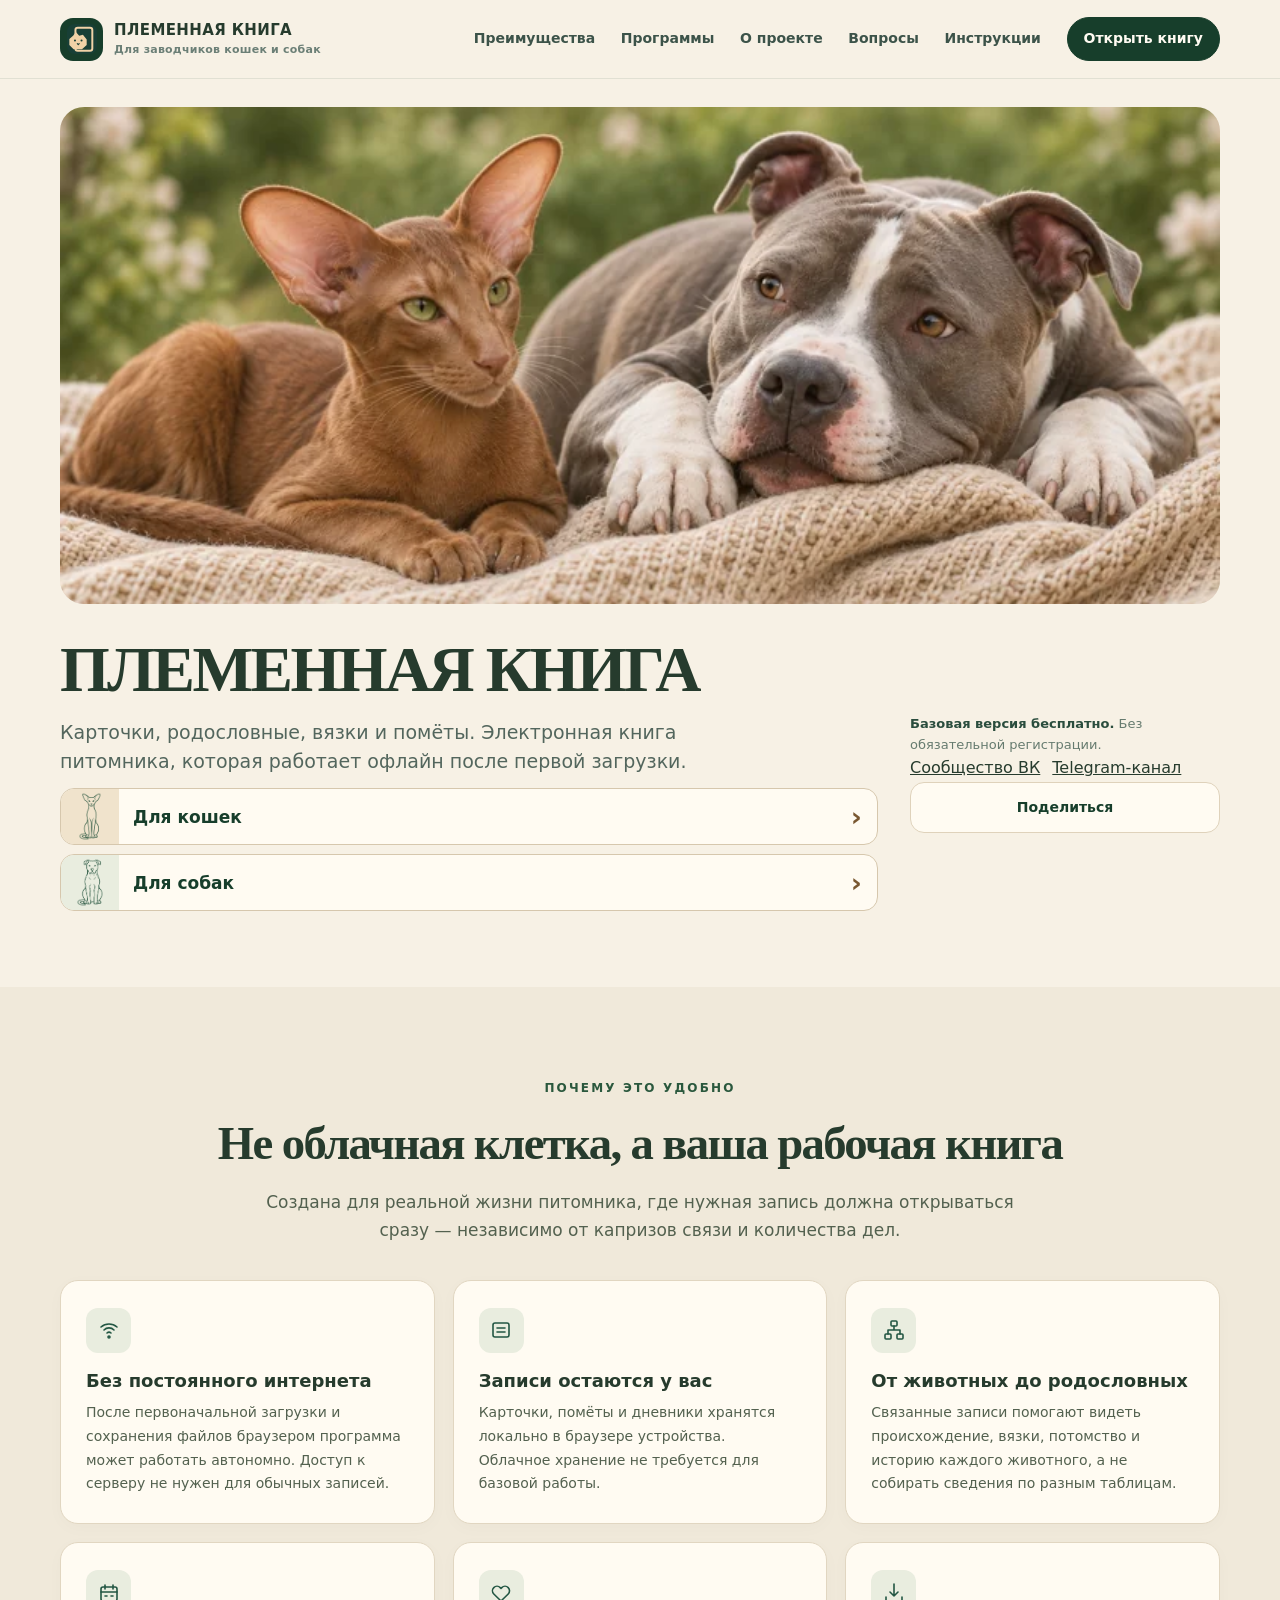
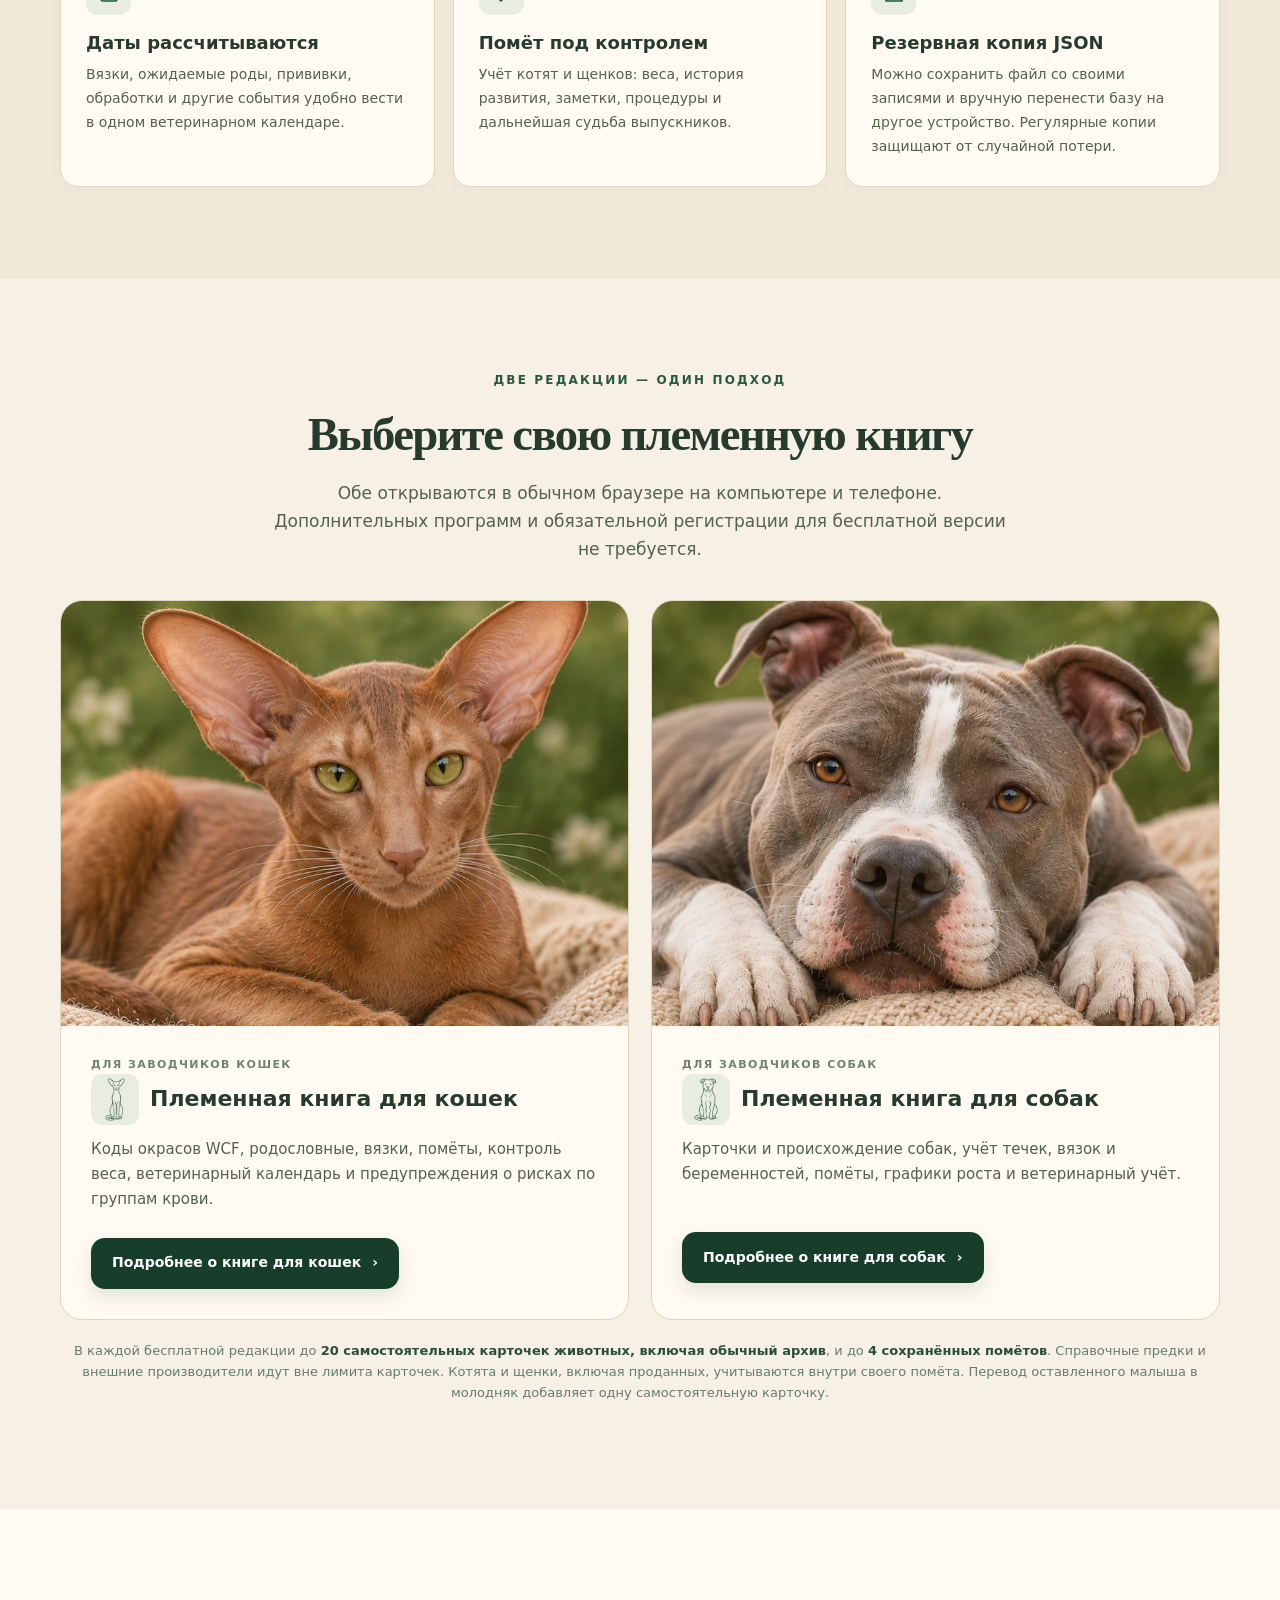
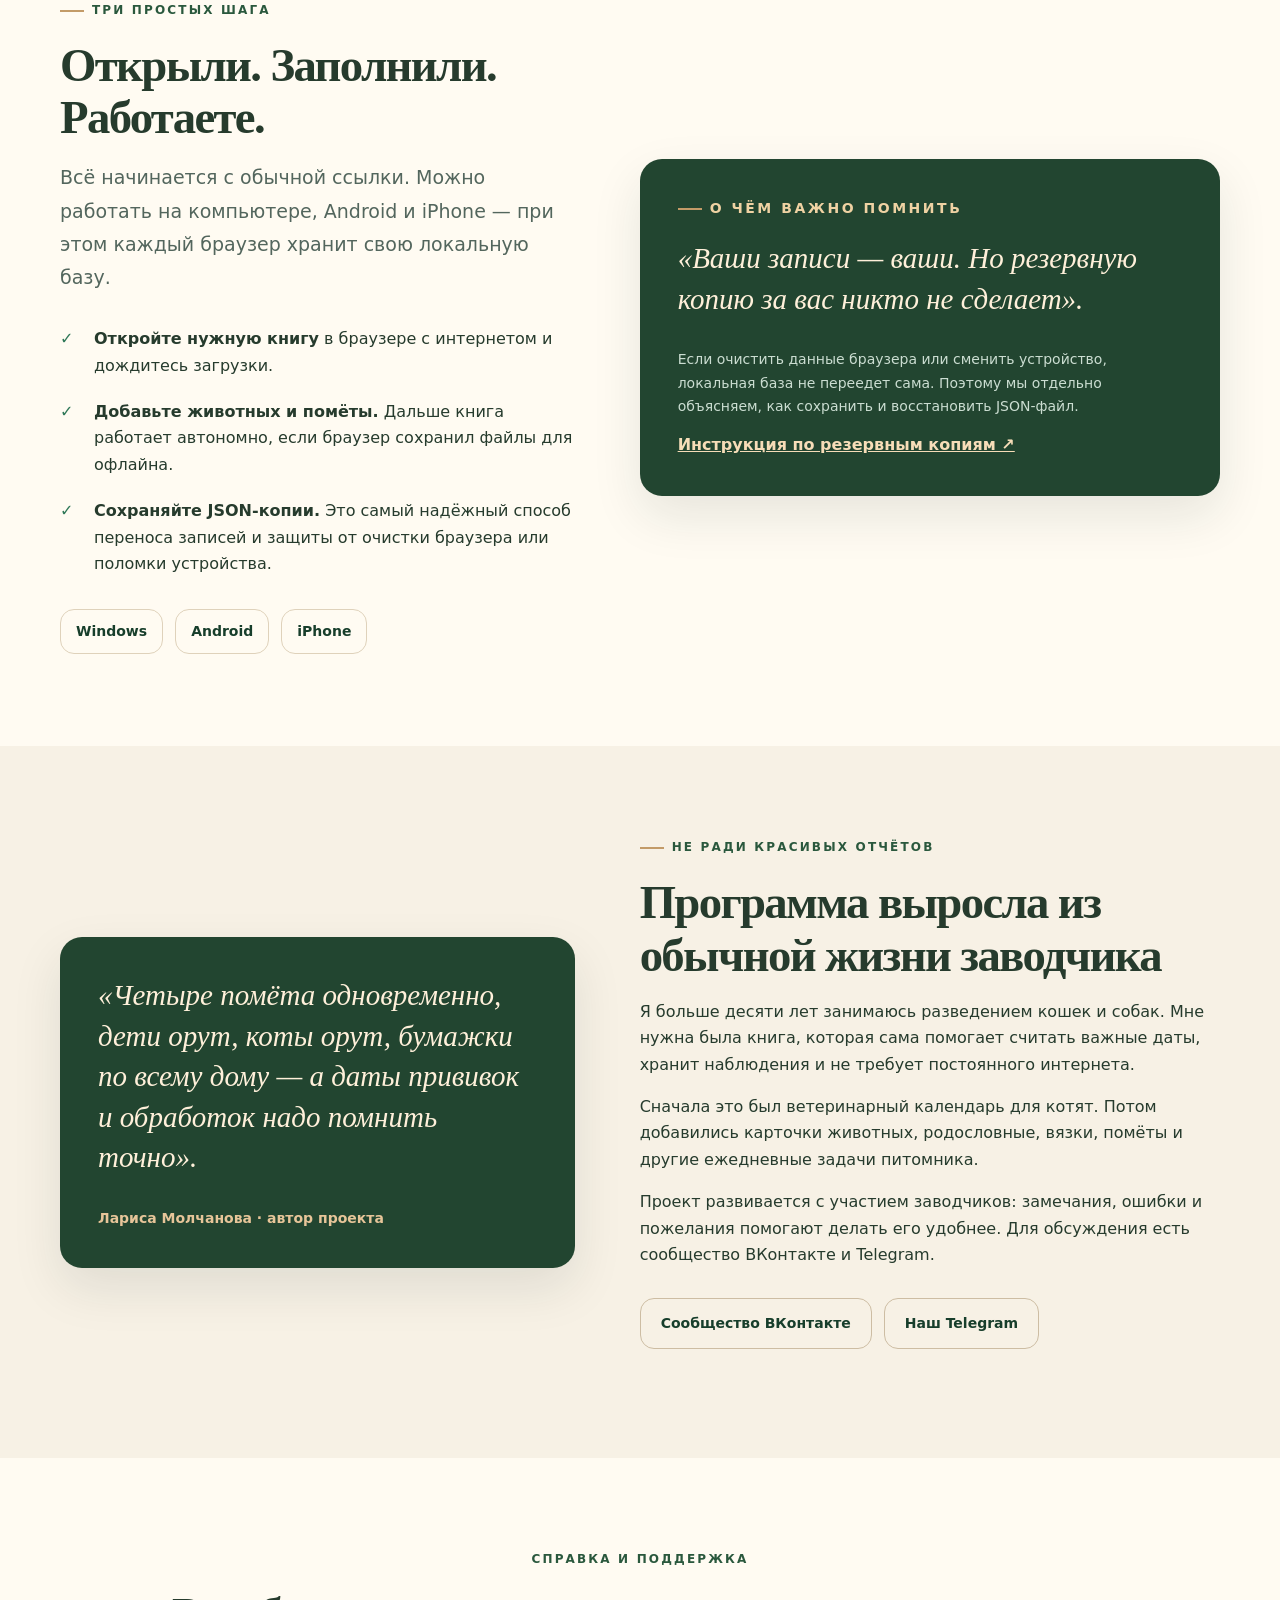
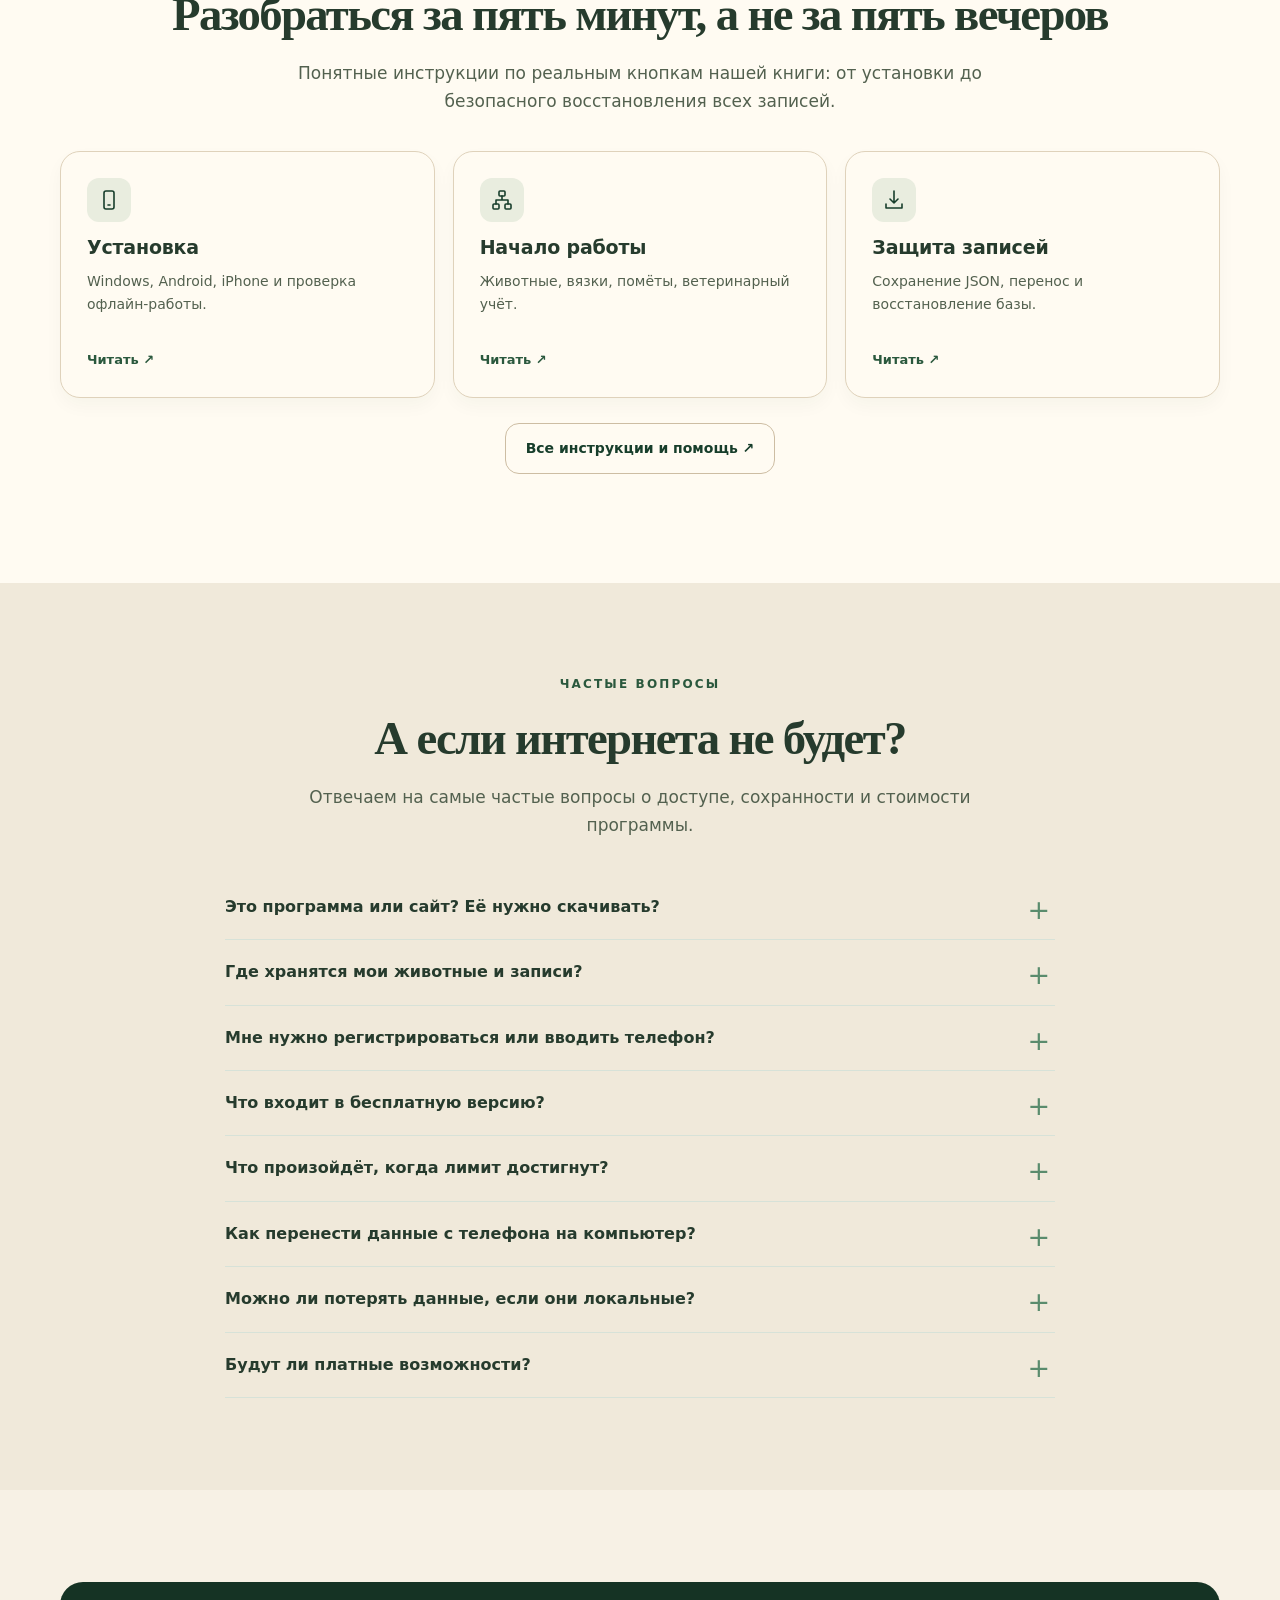
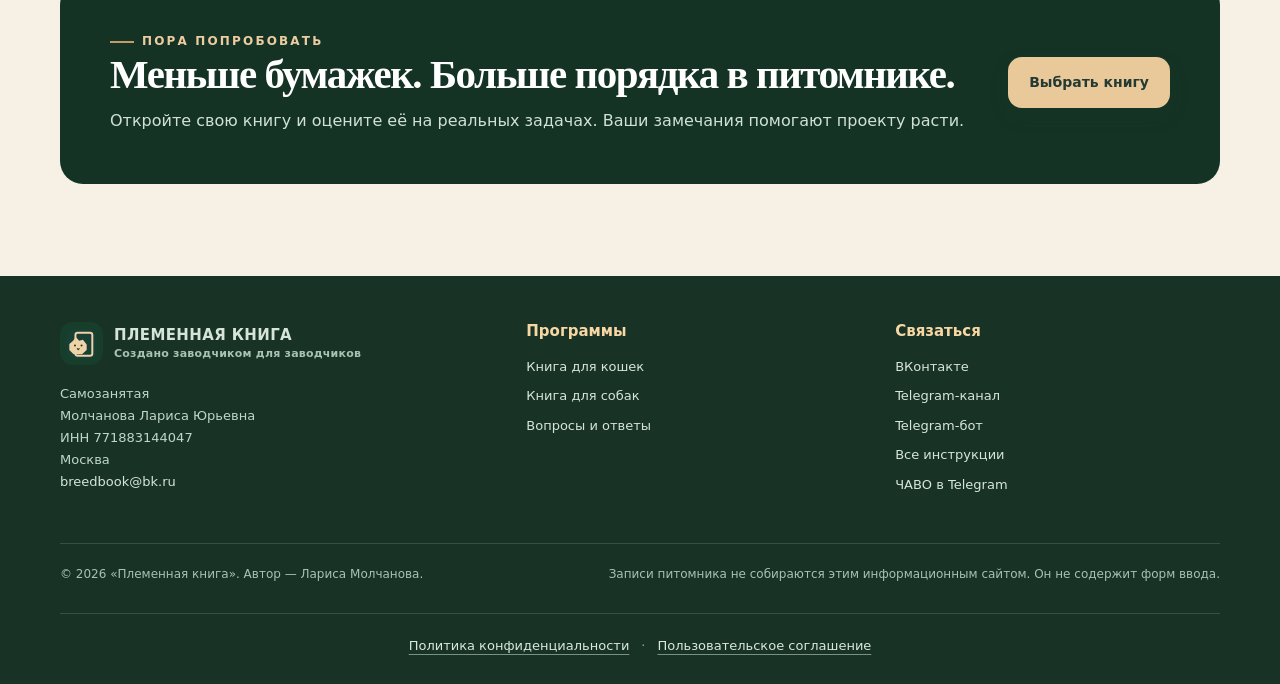
==== index.html @ 2703c648 "Добавить реквизиты продавца и обновить сведения о хостинге" ====
<!doctype html>
<html lang="ru">
<head>
  <meta charset="utf-8">
  <meta name="viewport" content="width=device-width, initial-scale=1">
  <title>Племенная книга — программа для питомников кошек и собак</title>
  <meta name="description" content="Племенная книга для кошек и собак: родословные, вязки, помёты, вес котят и щенков, ветеринарный календарь. Бесплатная базовая версия, работа без интернета.">
  <meta name="theme-color" content="#183f36">
  <meta property="og:type" content="website">
  <meta property="og:locale" content="ru_RU">
  <meta property="og:title" content="Племенная книга — ваш питомник под контролем">
  <meta property="og:description" content="Удобный учёт животных, вязок, помётов и ветпроцедур. Ваши записи хранятся на устройстве. Базовая версия бесплатно.">
  <meta property="og:image" content="https://breedbook.ru/assets/cover.webp">
  <meta property="og:url" content="https://breedbook.ru/">
  <link rel="canonical" href="https://breedbook.ru/">
  <link rel="icon" type="image/svg+xml" href="favicon.svg">
  <link rel="stylesheet" href="styles.css?v=seller-details-1">
  <script type="application/ld+json">{"@context":"https://schema.org","@type":"WebSite","name":"Племенная книга","url":"https://breedbook.ru/","inLanguage":"ru","author":{"@type":"Person","name":"Лариса Молчанова"}}</script>
</head>
<body>
  <a class="skip-link" href="#main">К содержимому</a>
  <header class="site-header">
    <div class="container header-inner">
      <a class="brand" href="./" aria-label="Племенная книга — главная">
        <span class="brand-symbol" aria-hidden="true"><img src="favicon.svg" width="30" height="30" alt=""></span>
        <span>ПЛЕМЕННАЯ КНИГА<small>Для заводчиков кошек и собак</small></span>
      </a>
      <nav class="nav-links" aria-label="Главное меню">
        <a href="#benefits">Преимущества</a>
        <a href="#books">Программы</a>
        <a href="#about">О проекте</a>
        <a href="#faq">Вопросы</a>
        <a href="guide.html">Инструкции</a>
        <a class="nav-cta" href="#books">Открыть книгу</a>
      </nav>
    </div>
  </header>

  <main id="main">
    <section class="hero" aria-labelledby="hero-title">
      <div class="container">
        <picture class="cover">
          <source media="(max-width: 650px)" srcset="assets/cover-small.webp">
          <img src="assets/cover.webp" width="1536" height="658" fetchpriority="high" alt="Циннамоновый ориентал и питбуль лежат рядом на бежевом вязаном пледе">
        </picture>
        <div class="cover-content">
          <div>
            <h1 id="hero-title">ПЛЕМЕННАЯ КНИГА</h1>
            <p class="lead">Карточки, родословные, вязки и помёты. Электронная книга питомника, которая работает офлайн после первой загрузки.</p>
            <div class="cover-actions">
              <a class="animal-link" href="cats.html"><span class="animal-icon"><img src="assets/cat-icon.png" alt="" width="36" height="52"></span><span>Для кошек</span><span class="link-arrow" aria-hidden="true">›</span></a>
              <a class="animal-link" href="dogs.html"><span class="animal-icon"><img src="assets/dog-icon.png" alt="" width="36" height="52"></span><span>Для собак</span><span class="link-arrow" aria-hidden="true">›</span></a>
            </div>
          </div>
          <div>
            <p class="note"><strong>Базовая версия бесплатно.</strong> Без обязательной регистрации.</p>
            <div class="help-links"><a href="https://vk.ru/breed_cat" rel="noopener noreferrer">Сообщество ВК</a><a href="https://t.me/breed_book" rel="noopener noreferrer">Telegram-канал</a></div>
            <details class="help-links">
              <summary class="button button-light">Поделиться</summary>
              <div style="margin-top:12px">
                <p>Ссылка на сайт — <a id="share-site-url" href="https://breedbook.ru/">https://breedbook.ru/</a></p>
                <button class="button button-light" id="share-copy" type="button" hidden>Скопировать ссылку</button>
                <p><img src="[data-uri]" width="160" height="160" alt="QR-код сайта breedbook.ru"></p>
                <details>
                  <summary>Поделиться в приложении</summary>
                  <p>ВК, МАКС, Telegram, WhatsApp и другие приложения, доступные на устройстве.</p>
                  <button class="button button-light" id="share-native" type="button" hidden>Выбрать приложение</button>
                  <p id="share-unavailable">Скопируйте ссылку и отправьте её в нужном приложении.</p>
                </details>
                <p id="share-status" role="status" hidden></p>
              </div>
            </details>
          </div>
        </div>
      </div>
    </section>

    <section class="section section-alt" id="benefits" aria-labelledby="benefits-title">
      <div class="container">
        <div class="section-center">
          <p class="eyebrow">Почему это удобно</p>
          <h2 id="benefits-title">Не облачная клетка, а ваша рабочая книга</h2>
          <p class="section-intro">Создана для реальной жизни питомника, где нужная запись должна открываться сразу — независимо от капризов связи и количества дел.</p>
        </div>
        <div class="feature-grid">
          <article class="feature-card"><span class="icon-box" aria-hidden="true"><svg viewBox="0 0 24 24" width="24" height="24" fill="none" stroke="currentColor" stroke-width="1.6" stroke-linecap="round" stroke-linejoin="round"><path d="M4 9a12 12 0 0 1 16 0M7 12a7 7 0 0 1 10 0m-7 3a3 3 0 0 1 4 0"/><circle cx="12" cy="19" r="1"/></svg></span><h3>Без постоянного интернета</h3><p>После первоначальной загрузки и сохранения файлов браузером программа может работать автономно. Доступ к серверу не нужен для обычных записей.</p></article>
          <article class="feature-card"><span class="icon-box" aria-hidden="true"><svg viewBox="0 0 24 24" width="24" height="24" fill="none" stroke="currentColor" stroke-width="1.6" stroke-linecap="round" stroke-linejoin="round"><rect x="4" y="5" width="16" height="14" rx="2"/><path d="M8 10h8m-8 4h8"/></svg></span><h3>Записи остаются у вас</h3><p>Карточки, помёты и дневники хранятся локально в браузере устройства. Облачное хранение не требуется для базовой работы.</p></article>
          <article class="feature-card"><span class="icon-box" aria-hidden="true"><svg viewBox="0 0 24 24" width="24" height="24" fill="none" stroke="currentColor" stroke-width="1.6" stroke-linecap="round" stroke-linejoin="round"><rect x="9" y="3" width="6" height="5" rx="1"/><rect x="3" y="16" width="6" height="5" rx="1"/><rect x="15" y="16" width="6" height="5" rx="1"/><path d="M12 8v4m-6 4v-4h12v4"/></svg></span><h3>От животных до родословных</h3><p>Связанные записи помогают видеть происхождение, вязки, потомство и историю каждого животного, а не собирать сведения по разным таблицам.</p></article>
          <article class="feature-card"><span class="icon-box" aria-hidden="true"><svg viewBox="0 0 24 24" width="24" height="24" fill="none" stroke="currentColor" stroke-width="1.6" stroke-linecap="round" stroke-linejoin="round"><rect x="4" y="6" width="16" height="14" rx="2"/><path d="M8 4v4m8-4v4M4 11h16m-12 4h2m4 0h2"/></svg></span><h3>Даты рассчитываются</h3><p>Вязки, ожидаемые роды, прививки, обработки и другие события удобно вести в одном ветеринарном календаре.</p></article>
          <article class="feature-card"><span class="icon-box" aria-hidden="true"><svg viewBox="0 0 24 24" width="24" height="24" fill="none" stroke="currentColor" stroke-width="1.6" stroke-linecap="round" stroke-linejoin="round"><path d="M12 20 4.8 13a4.5 4.5 0 0 1 6.4-6.4l.8.8.8-.8a4.5 4.5 0 0 1 6.4 6.4Z"/></svg></span><h3>Помёт под контролем</h3><p>Учёт котят и щенков: веса, история развития, заметки, процедуры и дальнейшая судьба выпускников.</p></article>
          <article class="feature-card"><span class="icon-box" aria-hidden="true"><svg viewBox="0 0 24 24" width="24" height="24" fill="none" stroke="currentColor" stroke-width="1.6" stroke-linecap="round" stroke-linejoin="round"><path d="M12 3v12m-4-4 4 4 4-4M4 16v4h16v-4"/></svg></span><h3>Резервная копия JSON</h3><p>Можно сохранить файл со своими записями и вручную перенести базу на другое устройство. Регулярные копии защищают от случайной потери.</p></article>
        </div>
      </div>
    </section>

    <section class="section" id="books" aria-labelledby="books-title">
      <div class="container">
        <div class="section-center">
          <p class="eyebrow">Две редакции — один подход</p>
          <h2 id="books-title">Выберите свою племенную книгу</h2>
          <p class="section-intro">Обе открываются в обычном браузере на компьютере и телефоне. Дополнительных программ и обязательной регистрации для бесплатной версии не требуется.</p>
        </div>
        <div class="book-grid">
          <article class="book-card">
            <a class="book-art" href="cats.html" aria-label="Племенная книга для кошек"><img src="assets/cat-portrait.webp" alt="Ориентальная кошка на вязаном пледе" width="800" height="710" loading="lazy"></a>
            <div class="book-body">
              <div class="label">Для заводчиков кошек</div>
              <h3 class="animal-heading"><span class="animal-icon"><img src="assets/cat-icon.png" alt="" width="36" height="52"></span>Племенная книга для кошек</h3>
              <p>Коды окрасов WCF, родословные, вязки, помёты, контроль веса, ветеринарный календарь и предупреждения о рисках по группам крови.</p>
              <a class="button" href="cats.html">Подробнее о книге для кошек <span aria-hidden="true">›</span></a>
            </div>
          </article>
          <article class="book-card">
            <a class="book-art" href="dogs.html" aria-label="Племенная книга для собак"><img src="assets/dog-portrait.webp" alt="Питбуль с ушами-розочками на вязаном пледе" width="800" height="710" loading="lazy"></a>
            <div class="book-body">
              <div class="label">Для заводчиков собак</div>
              <h3 class="animal-heading"><span class="animal-icon"><img src="assets/dog-icon.png" alt="" width="36" height="52"></span>Племенная книга для собак</h3>
              <p>Карточки и происхождение собак, учёт течек, вязок и беременностей, помёты, графики роста и ветеринарный учёт.</p>
              <a class="button" href="dogs.html">Подробнее о книге для собак <span aria-hidden="true">›</span></a>
            </div>
          </article>
        </div>
        <p class="note" style="text-align:center;margin-top:20px">В каждой бесплатной редакции до <strong>20 самостоятельных карточек животных, включая обычный архив</strong>, и до <strong>4 сохранённых помётов</strong>. Справочные предки и внешние производители идут вне лимита карточек. Котята и щенки, включая проданных, учитываются внутри своего помёта. Перевод оставленного малыша в молодняк добавляет одну самостоятельную карточку.</p>
      </div>
    </section>

    <section class="section section-white" id="how-it-works" aria-labelledby="how-title">
      <div class="container split">
        <div>
          <p class="eyebrow">Три простых шага</p>
          <h2 id="how-title">Открыли. Заполнили. Работаете.</h2>
          <p class="lead">Всё начинается с обычной ссылки. Можно работать на компьютере, Android и iPhone — при этом каждый браузер хранит свою локальную базу.</p>
          <ol class="check-list">
            <li><b>Откройте нужную книгу</b> в браузере с интернетом и дождитесь загрузки.</li>
            <li><b>Добавьте животных и помёты.</b> Дальше книга работает автономно, если браузер сохранил файлы для офлайна.</li>
            <li><b>Сохраняйте JSON-копии.</b> Это самый надёжный способ переноса записей и защиты от очистки браузера или поломки устройства.</li>
          </ol>
          <div class="help-links">
            <a class="button button-light button-inline" href="install.html#windows">Windows</a>
            <a class="button button-light button-inline" href="install.html#android">Android</a>
            <a class="button button-light button-inline" href="install.html#iphone">iPhone</a>
          </div>
        </div>
        <aside class="story-card">
          <p class="eyebrow" style="color:#efd2a3">О чём важно помнить</p>
          <p class="quote">«Ваши записи — ваши. Но резервную копию за вас никто не сделает».</p>
          <p>Если очистить данные браузера или сменить устройство, локальная база не переедет сама. Поэтому мы отдельно объясняем, как сохранить и восстановить JSON-файл.</p>
          <a href="backup.html" style="color:#f7ddb8;font-weight:750">Инструкция по резервным копиям ↗</a>
        </aside>
      </div>
    </section>

    <section class="section" id="about" aria-labelledby="about-title">
      <div class="container split">
        <aside class="story-card">
          <p class="quote">«Четыре помёта одновременно, дети орут, коты орут, бумажки по всему дому — а даты прививок и обработок надо помнить точно».</p>
          <p class="signature">Лариса Молчанова · автор проекта</p>
        </aside>
        <div>
          <p class="eyebrow">Не ради красивых отчётов</p>
          <h2 id="about-title">Программа выросла из обычной жизни заводчика</h2>
          <p>Я больше десяти лет занимаюсь разведением кошек и собак. Мне нужна была книга, которая сама помогает считать важные даты, хранит наблюдения и не требует постоянного интернета.</p>
          <p>Сначала это был ветеринарный календарь для котят. Потом добавились карточки животных, родословные, вязки, помёты и другие ежедневные задачи питомника.</p>
          <p>Проект развивается с участием заводчиков: замечания, ошибки и пожелания помогают делать его удобнее. Для обсуждения есть сообщество ВКонтакте и Telegram.</p>
          <div class="actions">
            <a class="button button-ghost" href="https://vk.ru/breed_cat" rel="noopener noreferrer">Сообщество ВКонтакте</a>
            <a class="button button-ghost" href="https://t.me/breed_book" rel="noopener noreferrer">Наш Telegram</a>
          </div>
        </div>
      </div>
    </section>

    <section class="section section-white" id="instructions" aria-labelledby="instructions-title">
  <div class="container">
    <div class="section-center">
      <p class="eyebrow">Справка и поддержка</p>
      <h2 id="instructions-title">Разобраться за пять минут, а не за пять вечеров</h2>
      <p class="section-intro">Понятные инструкции по реальным кнопкам нашей книги: от установки до безопасного восстановления всех записей.</p>
    </div>
    <div class="guide-card-grid">
      <a class="guide-card" href="install.html"><span class="guide-icon" aria-hidden="true"><svg viewBox="0 0 24 24" width="24" height="24" fill="none" stroke="currentColor" stroke-width="1.6" stroke-linecap="round" stroke-linejoin="round"><rect x="7" y="3" width="10" height="18" rx="2"/><path d="M11 17h2"/></svg></span><strong>Установка</strong><span>Windows, Android, iPhone и проверка офлайн-работы.</span><b>Читать ↗</b></a>
      <a class="guide-card" href="records.html"><span class="guide-icon" aria-hidden="true"><svg viewBox="0 0 24 24" width="24" height="24" fill="none" stroke="currentColor" stroke-width="1.6" stroke-linecap="round" stroke-linejoin="round"><rect x="9" y="3" width="6" height="5" rx="1"/><rect x="3" y="16" width="6" height="5" rx="1"/><rect x="15" y="16" width="6" height="5" rx="1"/><path d="M12 8v4m-6 4v-4h12v4"/></svg></span><strong>Начало работы</strong><span>Животные, вязки, помёты, ветеринарный учёт.</span><b>Читать ↗</b></a>
      <a class="guide-card" href="backup.html"><span class="guide-icon" aria-hidden="true"><svg viewBox="0 0 24 24" width="24" height="24" fill="none" stroke="currentColor" stroke-width="1.6" stroke-linecap="round" stroke-linejoin="round"><path d="M12 3v12m-4-4 4 4 4-4M4 16v4h16v-4"/></svg></span><strong>Защита записей</strong><span>Сохранение JSON, перенос и восстановление базы.</span><b>Читать ↗</b></a>
    </div>
    <div class="actions" style="justify-content:center;margin-top:25px"><a class="button button-ghost" href="guide.html">Все инструкции и помощь ↗</a></div>
  </div>
</section>
<section class="section section-alt" id="faq" aria-labelledby="faq-title">
      <div class="container">
        <div class="section-center">
          <p class="eyebrow">Частые вопросы</p>
          <h2 id="faq-title">А если интернета не будет?</h2>
          <p class="section-intro">Отвечаем на самые частые вопросы о доступе, сохранности и стоимости программы.</p>
        </div>
        <div class="faq-list">
          <details><summary>Это программа или сайт? Её нужно скачивать?</summary><p>Книга запускается в обычном браузере. При первой загрузке нужен интернет; затем её можно установить на главный экран или использовать в браузере. Если файлы программы сохранены для автономной работы, она открывается без сети.</p></details>
          <details><summary>Где хранятся мои животные и записи?</summary><p>Данные бесплатной книги сохраняются локально в браузере на вашем устройстве, а не в общей базе заводчиков. Если вы работаете в другом браузере или на другом телефоне, там будет отдельное хранилище. Не очищайте данные сайта без заранее сохранённой JSON-копии.</p></details>
          <details><summary>Мне нужно регистрироваться или вводить телефон?</summary><p>Нет. Для использования базовой версии не требуется аккаунт, номер телефона или вход через социальные сети.</p></details>
          <details><summary>Что входит в бесплатную версию?</summary><p>В каждой редакции доступно до <strong>20 самостоятельных карточек животных</strong> и до <strong>4 сохранённых помётов</strong>.</p><p>Обычный архив входит в лимит карточек. Справочные предки, внешние производители и карточки в корзине идут вне этого лимита.</p><p>Один помёт занимает одно из четырёх мест. Котята и щенки, включая проданных, учитываются внутри своего помёта. Перевод оставленного малыша в молодняк добавляет одну самостоятельную карточку.</p></details>
          <details><summary>Что произойдёт, когда лимит достигнут?</summary><p>При заполненном лимите можно просматривать, редактировать и выгружать сохранённые записи в JSON. Для добавления 21-й учитываемой карточки или пятого помёта потребуется расширенная версия. Pro пока готовится.</p></details>
          <details><summary>Как перенести данные с телефона на компьютер?</summary><p>Сохраните JSON-файл резервной копии на первом устройстве, затем восстановите его на втором. Внимательно читайте предупреждение перед импортом: в текущем механизме восстановление может заменить существующую локальную базу, а не объединить две. <a href="backup.html">Подробная инструкция</a></p></details>
          <details><summary>Можно ли потерять данные, если они локальные?</summary><p>Да. Локальное хранение избавляет от обязательного облачного сервера, но не защищает от очистки браузера, поломки устройства или ошибки пользователя. Поэтому мы советуем регулярно сохранять резервные копии JSON в отдельном надёжном месте.</p></details>
          <details><summary>Будут ли платные возможности?</summary><p>Расширенная версия находится в разработке. Условия и стоимость пока не объявлены. Текущая базовая версия не требует подписки. Новости публикуем в <a href="https://t.me/breed_book" rel="noopener noreferrer">Telegram-канале</a> и <a href="https://vk.ru/breed_cat" rel="noopener noreferrer">сообществе ВК</a>.</p></details>
        </div>
      </div>
    </section>

    <section class="section" id="start">
      <div class="container">
        <div class="cta-panel">
          <div>
            <p class="eyebrow" style="color:#eccda1">Пора попробовать</p>
            <h2>Меньше бумажек. Больше порядка в питомнике.</h2>
            <p>Откройте свою книгу и оцените её на реальных задачах. Ваши замечания помогают проекту расти.</p>
          </div>
          <div class="actions" style="margin:0"><a class="button" href="#books">Выбрать книгу</a></div>
        </div>
      </div>
    </section>
  </main>

  <footer class="site-footer">
    <div class="container">
      <div class="footer-grid">
        <div><a class="brand" href="./"><span class="brand-symbol" aria-hidden="true"><img src="favicon.svg" width="30" height="30" alt=""></span><span>ПЛЕМЕННАЯ КНИГА<small style="color:#a9c2b1">Создано заводчиком для заводчиков</small></span></a><p class="seller-details">Самозанятая<br>Молчанова Лариса Юрьевна<br>ИНН&nbsp;771883144047<br>Москва<br><a href="mailto:breedbook@bk.ru">breedbook@bk.ru</a></p></div>
        <div><h3>Программы</h3><ul><li><a href="cats.html">Книга для кошек</a></li><li><a href="dogs.html">Книга для собак</a></li><li><a href="#faq">Вопросы и ответы</a></li></ul></div>
        <div><h3>Связаться</h3><ul><li><a href="https://vk.ru/breed_cat" rel="noopener noreferrer">ВКонтакте</a></li><li><a href="https://t.me/breed_book" rel="noopener noreferrer">Telegram-канал</a></li><li><a href="https://t.me/breed_book_bot" rel="noopener noreferrer">Telegram-бот</a></li><li><a href="guide.html">Все инструкции</a></li><li><a href="https://t.me/breed_book/14" rel="noopener noreferrer">ЧАВО в Telegram</a></li></ul></div>
      </div>
      <div class="footer-bottom"><span>© 2026 «Племенная книга». Автор — Лариса Молчанова.</span><span>Записи питомника не собираются этим информационным сайтом. Он не содержит форм ввода.</span></div>
    </div>
  <nav class="legal-links" aria-label="Юридические документы"><a href="privacy.html">Политика конфиденциальности</a><span aria-hidden="true">·</span><a href="terms.html">Пользовательское соглашение</a></nav></footer>
<script>
(() => {
  const link = document.getElementById("share-site-url");
  const copy = document.getElementById("share-copy");
  const nativeShare = document.getElementById("share-native");
  const status = document.getElementById("share-status");
  const data = {title: "Племенная книга", url: link.href};
  function announce(message) {
    status.textContent = message;
    status.hidden = !message;
  }
  copy.hidden = typeof navigator.clipboard?.writeText !== "function";
  copy.addEventListener("click", async () => {
    try {
      await navigator.clipboard.writeText(data.url);
      announce("Ссылка скопирована.");
    } catch {
      announce("Скопируйте адрес из ссылки выше.");
    }
  });
  nativeShare.hidden = typeof navigator.share !== "function" ||
    (typeof navigator.canShare === "function" && !navigator.canShare(data));
  document.getElementById("share-unavailable").hidden = !nativeShare.hidden;
  nativeShare.addEventListener("click", async () => {
    announce("");
    try {
      await navigator.share(data);
    } catch (error) {
      if (error.name !== "AbortError") announce("Скопируйте ссылку и отправьте её в нужном приложении.");
    }
  });
})();
</script>
</body>
</html>
---- styles.css ----
/* Племенная книга — публичный информационный сайт. Без внешних зависимостей. */
:root{--ink:#263b2d;--muted:#53614f;--green:#173e2b;--deep:#153324;--green-2:#2a583d;--cream:#f7f1e5;--paper:#fffbf2;--sand:#eee4d2;--line:#dfd2bb;--mint:#e8eddf;--gold:#e6c69c;--shadow:0 20px 50px rgba(16,43,37,.10);--radius:22px}
*,*::before,*::after{box-sizing:border-box}
html{scroll-behavior:smooth;scroll-padding-top:88px}
body{margin:0;background:var(--cream);color:var(--ink);font:16px/1.65 system-ui,-apple-system,"Segoe UI",Arial,sans-serif;-webkit-font-smoothing:antialiased}
img,svg{max-width:100%}a{color:inherit}button{font:inherit}
a:focus-visible,summary:focus-visible{outline:3px solid #cc9b48;outline-offset:4px;border-radius:4px}
.skip-link{position:absolute;z-index:30;top:-80px;left:20px;background:#fff;padding:8px 16px}.skip-link:focus{top:12px}
.container{width:min(1160px,calc(100% - 42px));margin-inline:auto}
.site-header{position:sticky;top:0;z-index:20;background:rgba(247,241,229,.96);backdrop-filter:blur(16px);border-bottom:1px solid rgba(35,68,54,.10)}
.header-inner{display:flex;align-items:center;justify-content:space-between;gap:24px;min-height:78px}
.brand{display:inline-flex;align-items:center;gap:11px;text-decoration:none;font-weight:800;line-height:1.1;letter-spacing:.025em;font-size:15px}
.brand-symbol{display:grid;place-items:center;flex:0 0 43px;width:43px;height:43px;border-radius:13px;background:var(--green);color:var(--gold)}
.brand-symbol svg{width:27px;height:27px}.brand small{display:block;margin-top:5px;font-size:11px;color:#6b7f76;font-weight:600;letter-spacing:.02em}
.nav-links{display:flex;align-items:center;flex-wrap:wrap;gap:clamp(10px,2vw,29px);font-size:14px;font-weight:650}
.nav-links a{text-decoration:none;color:#3c5349;transition:color .2s}.nav-links a:hover,.nav-links a[aria-current=page]{color:#795730}
.nav-cta{white-space:nowrap;border:1px solid #b6cbbd;border-radius:999px;padding:9px 16px!important}
.eyebrow{display:flex;align-items:center;gap:8px;margin:0 0 18px;color:var(--green-2);font-size:12px;text-transform:uppercase;font-weight:800;letter-spacing:.18em}
.eyebrow::before{content:"";width:24px;height:2px;background:#c39b68}
h1,h2,h3,p{margin-top:0}h1,h2,.display{font-family:Georgia,"Times New Roman",serif;font-weight:600;letter-spacing:-.035em;line-height:1.12}
h1{font-size:clamp(42px,5.8vw,77px);margin-bottom:25px}h2{font-size:clamp(31px,3.65vw,47px);margin-bottom:18px}h3{font-size:22px;line-height:1.22;margin-bottom:12px}
.lead{font-size:clamp(17px,1.7vw,19px);line-height:1.75;color:#53665d;max-width:680px}
.hero{padding:28px 0 clamp(36px,6vw,76px)}
.hero-actions,.actions{display:flex;gap:12px;flex-wrap:wrap;margin:30px 0 17px}
.button{display:inline-flex;align-items:center;justify-content:center;gap:11px;min-height:51px;border:1px solid transparent;border-radius:14px;padding:12px 20px;background:var(--green);color:#fff;text-decoration:none;font-size:14px;font-weight:750;box-shadow:0 8px 20px rgba(22,65,53,.13);transition:transform .18s,background .18s}
.button:hover{background:var(--green-2);transform:translateY(-2px)}
.button-light{background:var(--paper);border-color:var(--line);color:var(--green);box-shadow:none}.button-light:hover{color:#fff}
.button-ghost{border-color:#cdbda3;background:transparent;color:var(--green);box-shadow:none}.button-ghost:hover{color:#fff}
.button-inline{padding:10px 15px;min-height:42px}
.note{font-size:13px;color:#667b6f}.note strong{color:#2a4d3d}
.pill-row{display:flex;gap:9px;flex-wrap:wrap;margin-top:25px}
.pill{display:inline-flex;align-items:center;gap:7px;border:1px solid #d3dfd2;background:#fffdf7;border-radius:99px;padding:8px 11px;color:#36584a;font-size:12px;font-weight:650}
.section{padding:92px 0}.section-alt{background:#f0e9da}.section-white{background:#fffbf2}.section-center{text-align:center}.section-center .eyebrow{justify-content:center}.section-center .eyebrow::before{display:none}
.section-intro{max-width:750px;margin:0 auto 36px;color:var(--muted);font-size:17px}
.feature-grid{display:grid;grid-template-columns:repeat(3,1fr);gap:18px}
.feature-card{padding:27px 25px;border:1px solid #e1d6c1;background:#fffbf2;border-radius:18px;box-shadow:0 4px 17px rgba(18,50,36,.025)}
.feature-card h3{font:750 18px/1.35 system-ui,sans-serif;margin:16px 0 8px;letter-spacing:0}
.feature-card p{color:var(--muted);font-size:14px;line-height:1.7;margin:0}
.icon-box{display:grid;place-items:center;background:#e9eddf;color:#225643;border-radius:12px;width:45px;height:45px;font-size:25px}
.book-grid{display:grid;grid-template-columns:1fr 1fr;gap:22px;margin-top:37px}
.book-card{overflow:hidden;background:var(--paper);border:1px solid #e1d6c1;border-radius:22px;transition:transform .18s,box-shadow .18s}
.book-card:hover{transform:translateY(-4px);box-shadow:var(--shadow)}
.book-body{padding:30px}.book-body .label{font-size:11px;letter-spacing:.13em;text-transform:uppercase;color:#6d856f;font-weight:800}
.book-body p{color:var(--muted);font-size:15px;min-height:69px}
.book-body .button{margin-top:11px}
.split{display:grid;grid-template-columns:.94fr 1.06fr;gap:65px;align-items:center}
.story-card{border-radius:22px;background:#224530;padding:38px;color:#f7f4eb;box-shadow:var(--shadow)}
.story-card .quote{font:italic 29px/1.4 Georgia,serif;color:#fff0da}
.story-card p{font-size:14px;color:#cbddd1}.story-card .signature{color:#e7c599;font-weight:750;margin:20px 0 0}
.check-list{list-style:none;padding:0;margin:22px 0}.check-list li{padding:10px 0 10px 34px;position:relative}.check-list li::before{content:"✓";position:absolute;left:0;top:10px;color:#2e7757;font-weight:900}
.faq-list{max-width:830px;margin:35px auto 0}.faq-list details{padding:19px 0;border-bottom:1px solid #d7e2d8}.faq-list summary{cursor:pointer;font-weight:750;list-style:none;position:relative;padding-right:34px}.faq-list summary::-webkit-details-marker{display:none}.faq-list summary::after{content:"+";position:absolute;right:5px;top:-6px;font-size:27px;color:#5a8c6d;font-weight:400}.faq-list details[open] summary::after{content:"−"}.faq-list details p{color:#5c7065;margin:14px 24px 0 0}
.cta-panel{padding:50px;border-radius:23px;background:var(--deep);color:#fff;display:grid;grid-template-columns:1fr auto;gap:36px;align-items:center}
.cta-panel h2{margin:0 0 10px;font-size:clamp(28px,3.2vw,41px)}.cta-panel p{color:#d0e2d8;margin:0}.cta-panel .button{background:#e9c99a;color:#243a32}.cta-panel .button:hover{background:#f6dfb8}
.site-footer{background:#183326;color:#d7e5d9;padding:46px 0 28px}.footer-grid{display:grid;grid-template-columns:1.3fr 1fr 1fr;gap:44px}.site-footer a{color:#d7e5d9;text-decoration:none}.site-footer a:hover{text-decoration:underline}.site-footer h3{font:750 15px system-ui,sans-serif;color:#f7d7a4}.site-footer p,.site-footer li{font-size:13px;color:#c1d6ca}.site-footer ul{padding:0;list-style:none}.site-footer li{margin-bottom:8px}
.footer-bottom{border-top:1px solid #355047;margin-top:32px;padding-top:21px;display:flex;justify-content:space-between;flex-wrap:wrap;gap:8px;font-size:12px;color:#a9c1b3}
.inner-hero{padding:80px 0 65px;background:linear-gradient(105deg,#eee9dc,#fbf6ea)}
.inner-grid{display:grid;grid-template-columns:1.25fr .75fr;gap:50px;align-items:center}.inner-hero h1{font-size:clamp(43px,5vw,64px)}
.breadcrumbs{font-size:13px;color:#62766b;margin-bottom:22px}.breadcrumbs a{text-decoration:none;border-bottom:1px solid #a2b4a9}
.detail-grid{display:grid;grid-template-columns:1fr 1fr;gap:20px;margin-top:38px}
.detail-card{border:1px solid var(--line);border-radius:17px;background:#fffbf2;padding:25px}.detail-card h3{font:750 18px system-ui,sans-serif;letter-spacing:0}
.detail-card p{color:var(--muted);font-size:14px;margin:0}
.notice{border-left:4px solid #be925d;background:#fff9ec;border-radius:0 14px 14px 0;padding:18px 22px;font-size:14px;color:#66573e}
.help-links{display:flex;gap:12px;flex-wrap:wrap}
@media(max-width:900px){.split,.inner-grid{grid-template-columns:1fr;gap:35px}.feature-grid{grid-template-columns:repeat(2,1fr)}.header-inner{min-height:70px;flex-wrap:wrap;padding-block:12px}.nav-links{gap:16px}.footer-grid{gap:22px}.cta-panel{grid-template-columns:1fr}}
@media(max-width:600px){.container{width:min(100% - 32px,1160px)}.site-header{position:relative}.header-inner{gap:10px}.nav-links{width:100%;display:flex;flex-wrap:wrap;gap:4px 15px;padding-bottom:4px;font-size:13px}h1{font-size:clamp(39px,11vw,52px)}.lead{font-size:16px}.pill{font-size:11px;padding:7px 9px}.section{padding:63px 0}.feature-grid,.book-grid,.detail-grid{grid-template-columns:1fr}.book-body p{min-height:0}.story-card{padding:26px}.story-card .quote{font-size:24px}.cta-panel{padding:32px 25px}.footer-grid{grid-template-columns:1fr 1fr}.footer-grid>div:first-child{grid-column:1/-1}.inner-hero{padding:45px 0}.actions,.hero-actions{gap:10px}.button{width:100%}.help-links .button{width:auto}}
@media(prefers-reduced-motion:reduce){html{scroll-behavior:auto}*,*::before,*::after{transition:none!important;animation:none!important}}

/* Справочный центр */
.guide-banner{background:linear-gradient(125deg,#f0e8d8,#f7f1e5);padding:64px 0 58px}
.guide-banner h1{max-width:830px;font-size:clamp(42px,5vw,64px)}
.guide-banner .lead{max-width:800px}
.guide-card-grid{display:grid;grid-template-columns:repeat(3,1fr);gap:18px;margin-top:27px}
.guide-card{display:flex;flex-direction:column;align-items:flex-start;min-height:247px;padding:26px;background:var(--paper);border:1px solid var(--line);border-radius:20px;box-shadow:0 8px 18px rgba(11,49,33,.035);text-decoration:none;transition:transform .2s,box-shadow .2s}
.guide-card:hover{transform:translateY(-3px);box-shadow:var(--shadow)}
.guide-card:focus-visible{outline-offset:5px}

.guide-card .guide-icon{font-size:31px;line-height:1.3;margin:15px 0 13px}
.guide-card strong{font:750 19px/1.35 system-ui,sans-serif;letter-spacing:-.01em}
.guide-card span:not(.guide-icon){font-size:14px;color:var(--muted);margin-top:10px}
.guide-card b{font-size:13px;color:var(--green-2);margin-top:auto;padding-top:17px}
.guide-action-grid{display:flex;flex-wrap:wrap;gap:14px}
.guide-steps{list-style:none;counter-reset:guide-step;padding:0;margin:24px 0}
.guide-steps li{counter-increment:guide-step;position:relative;padding:0 0 18px 47px;line-height:1.75}
.guide-steps li::before{content:counter(guide-step);position:absolute;top:0;left:0;display:grid;place-items:center;width:31px;height:31px;border-radius:10px;background:#e2f0e5;color:#19533c;font-size:13px;font-weight:850}
.guide-note{padding:28px;border:1px solid #cbdccb;border-radius:18px;background:#f0f6ef;color:#274639}
.guide-note h3{font:750 20px/1.3 system-ui,sans-serif;letter-spacing:0}
.guide-note p{font-size:14px;line-height:1.75;color:#475e50}
.guide-note p:last-child{margin-bottom:0}
.guide-note a{font-weight:750;color:#1d6543}
.guide-layout{display:grid;grid-template-columns:minmax(0,1fr) 255px;gap:60px;align-items:start;padding-block:55px 96px}
.guide-content{min-width:0}.guide-content section:not(.guide-end){margin:0 0 65px;scroll-margin-top:100px}
.guide-content section>h2{font-size:clamp(28px,3.2vw,39px);margin-bottom:17px}
.guide-content p{color:#425b4d;line-height:1.82}
.guide-content ol,.guide-content ul{color:#41594b}
.guide-content a:not(.button){color:#196346;text-decoration-thickness:1px;text-underline-offset:3px}
.guide-content .notice{margin:24px 0}
.guide-toc{padding:17px 20px;background:#f0e9da;border-radius:13px;margin:0 0 48px;font-size:14px;color:#556c5c;line-height:2}
.guide-toc b{display:block;font-size:13px;color:#244d38;line-height:1.4;margin-bottom:6px}
.guide-toc a{white-space:nowrap}
.guide-bullets{padding-left:22px}.guide-bullets li{margin-bottom:14px;line-height:1.8}
.guide-table-wrap{overflow-x:auto;margin:23px 0}
.guide-table{width:100%;border-collapse:collapse;font-size:14px}
.guide-table th,.guide-table td{text-align:left;padding:14px 17px;border:1px solid #dce7da;vertical-align:top}
.guide-table th{background:#eaf3e8;color:#244636}
.guide-table td{background:#fffbf2}
.guide-content code{font-size:13px;background:#f0f3ea;border:1px solid #d7e4d7;border-radius:5px;padding:3px 5px;white-space:normal;overflow-wrap:anywhere}
.guide-end{margin-top:30px;padding:30px;border-top:2px solid #e1d6c1;background:#f4f7f0;border-radius:0 0 18px 18px}
.guide-end h2{font-size:28px}
.guide-sidebar{position:sticky;top:105px;border:1px solid #dce5da;background:#fffbf2;border-radius:20px;padding:23px}
.guide-sidebar h2{font:750 17px/1.4 system-ui,sans-serif;margin-bottom:15px;letter-spacing:0}
.guide-sidebar>a{display:block;border-radius:9px;text-decoration:none;padding:10px 12px;color:#3e5547;font-size:14px;font-weight:650}
.guide-sidebar>a:hover,.guide-sidebar>a[aria-current=page]{background:#ebf4e9;color:#1b533d}
.sidebar-warning{border-top:1px solid var(--line);padding-top:19px;margin-top:16px;color:#315941;font-size:12px}
.sidebar-warning p{color:#687c6e;font-size:12px;line-height:1.65;margin:7px 0 0}
@media(max-width:950px){.guide-card-grid{grid-template-columns:repeat(2,1fr)}.guide-layout{grid-template-columns:minmax(0,1fr) 210px;gap:27px}}
@media(max-width:740px){.guide-layout{display:flex;flex-direction:column;gap:0;padding-top:32px}.guide-sidebar{position:static;order:-1;width:100%;margin-bottom:33px}.guide-sidebar>a{display:inline-block;padding:8px 10px}.guide-sidebar .sidebar-warning{display:none}.guide-banner{padding:48px 0}.guide-content section:not(.guide-end){margin-bottom:47px}}
@media(max-width:600px){.guide-card-grid{grid-template-columns:1fr}.guide-card{min-height:205px}.guide-toc{font-size:13px}.guide-note{padding:22px}.guide-action-grid .button{width:100%}.guide-steps li{padding-left:40px}.guide-content section>h2{font-size:29px}}

/* Юридические документы */
.legal-links{display:flex;gap:12px;justify-content:center;flex-wrap:wrap;align-items:center;max-width:1160px;margin:28px auto 0;padding:21px 10px 0;border-top:1px solid #355047;font-size:13px}
.legal-links a{color:#d9e8df;text-decoration:underline;text-decoration-color:#789385;text-underline-offset:4px}
.legal-links a:hover{color:#f0d2a7}
.legal-links span{color:#8ca699}
.legal-copy section h2{font-family:Georgia,"Times New Roman",serif}
.legal-copy section p{overflow-wrap:anywhere}
.legal-copy section a{overflow-wrap:anywhere}
.legal-copy .guide-table{min-width:580px}
.legal-copy section .guide-table td:first-child{width:31%;font-weight:700}
@media(max-width:600px){.legal-links{align-items:flex-start;gap:8px 12px;font-size:12px}}

/* Фотографии и навигация витрины */
.cover{display:block;overflow:hidden;border-radius:24px;background:var(--sand)}
.cover img{display:block;width:100%;height:auto;aspect-ratio:1536/658;object-fit:cover}
.cover-content{display:grid;grid-template-columns:minmax(0,1fr) minmax(230px,310px);gap:32px;align-items:center;padding-top:30px}
.cover-content h1{font-size:clamp(30px,5vw,68px);margin-bottom:12px;letter-spacing:-.04em}
.cover-content .lead{max-width:56ch;margin-bottom:12px;line-height:1.55}
.cover-content .note{margin:0}
.cover-actions{display:grid;gap:9px}
.animal-link{display:grid;grid-template-columns:58px 1fr auto;gap:14px;align-items:center;min-height:57px;padding-right:15px;border:1px solid #d6c7ad;border-radius:14px;background:var(--paper);color:var(--green);font-size:17px;font-weight:750;text-decoration:none;transition:background .18s,border-color .18s}
.animal-link:hover{background:#e9eddf;border-color:#8e9c7f}
.animal-icon{position:relative;display:block;width:48px;height:51px;border-radius:11px;background:#e9eddf;flex:none}
.animal-icon img{position:absolute;inset:3px;display:block;width:calc(100% - 6px);height:calc(100% - 6px);object-fit:contain}
.animal-link .animal-icon{width:58px;height:55px;border-radius:13px 0 0 13px}
.animal-link:first-child .animal-icon{background:#f0e3cc}
.link-arrow{color:#795730;font-size:27px;line-height:1}
.animal-heading{display:flex;align-items:center;gap:11px}
.book-art{display:block;background:var(--sand);overflow:hidden}
.book-art:focus-visible{outline-offset:-4px}
.book-art img{display:block;width:100%;height:auto;aspect-ratio:4/3;object-fit:cover;object-position:center 35%;transition:transform .25s}
.book-art:hover img{transform:scale(1.03)}
.edition-portrait{display:block;width:100%;height:auto;border-radius:24px;box-shadow:var(--shadow)}
.brand-symbol img{display:block}
.nav-links a{display:inline-flex;align-items:center;min-height:40px}
.nav-links .nav-cta{background:var(--green);border-color:var(--green);color:var(--paper)}
.nav-links .nav-cta:hover{background:var(--green-2);color:var(--paper)}
.guide-card .guide-icon{display:grid;place-items:center;width:44px;height:44px;border-radius:12px;background:#e9eddf;color:var(--green);margin:0 0 13px}
.guide-sidebar>a:hover,.guide-sidebar>a[aria-current=page]{background:#e8eddf;color:var(--green)}
.guide-toc a{white-space:normal}
.guide-content section:not(.guide-end){scroll-margin-top:0}
@media(max-width:900px){html{scroll-padding-top:150px}.edition-portrait{max-width:510px}}
@media(max-width:650px){
  html{scroll-padding-top:18px}
  .site-header{position:relative}
  .cover{border-radius:17px}
  .cover-content{grid-template-columns:1fr;gap:19px;padding-top:20px}
  .cover-content h1{font-size:clamp(26px,7.5vw,45px)}
  .hero{padding-top:16px}
}

.edition-prices{align-items:start}
.edition-prices + .notice{margin-top:24px}
.pro-card h2{font-size:clamp(26px,3vw,36px);margin-bottom:10px}
.pro-card .pro-price{font-size:16px;color:var(--green)}
.pro-price strong{font-size:30px;line-height:1.2}
.pro-card .check-list{margin:14px 0 18px}
.pro-card .check-list li{padding-block:5px}
.pro-card .check-list li::before{top:5px}
.pro-card .pro-status{margin-top:18px;padding-top:12px;border-top:1px solid var(--line);font-weight:700}


.site-footer .seller-details{margin-top:16px;line-height:1.7}
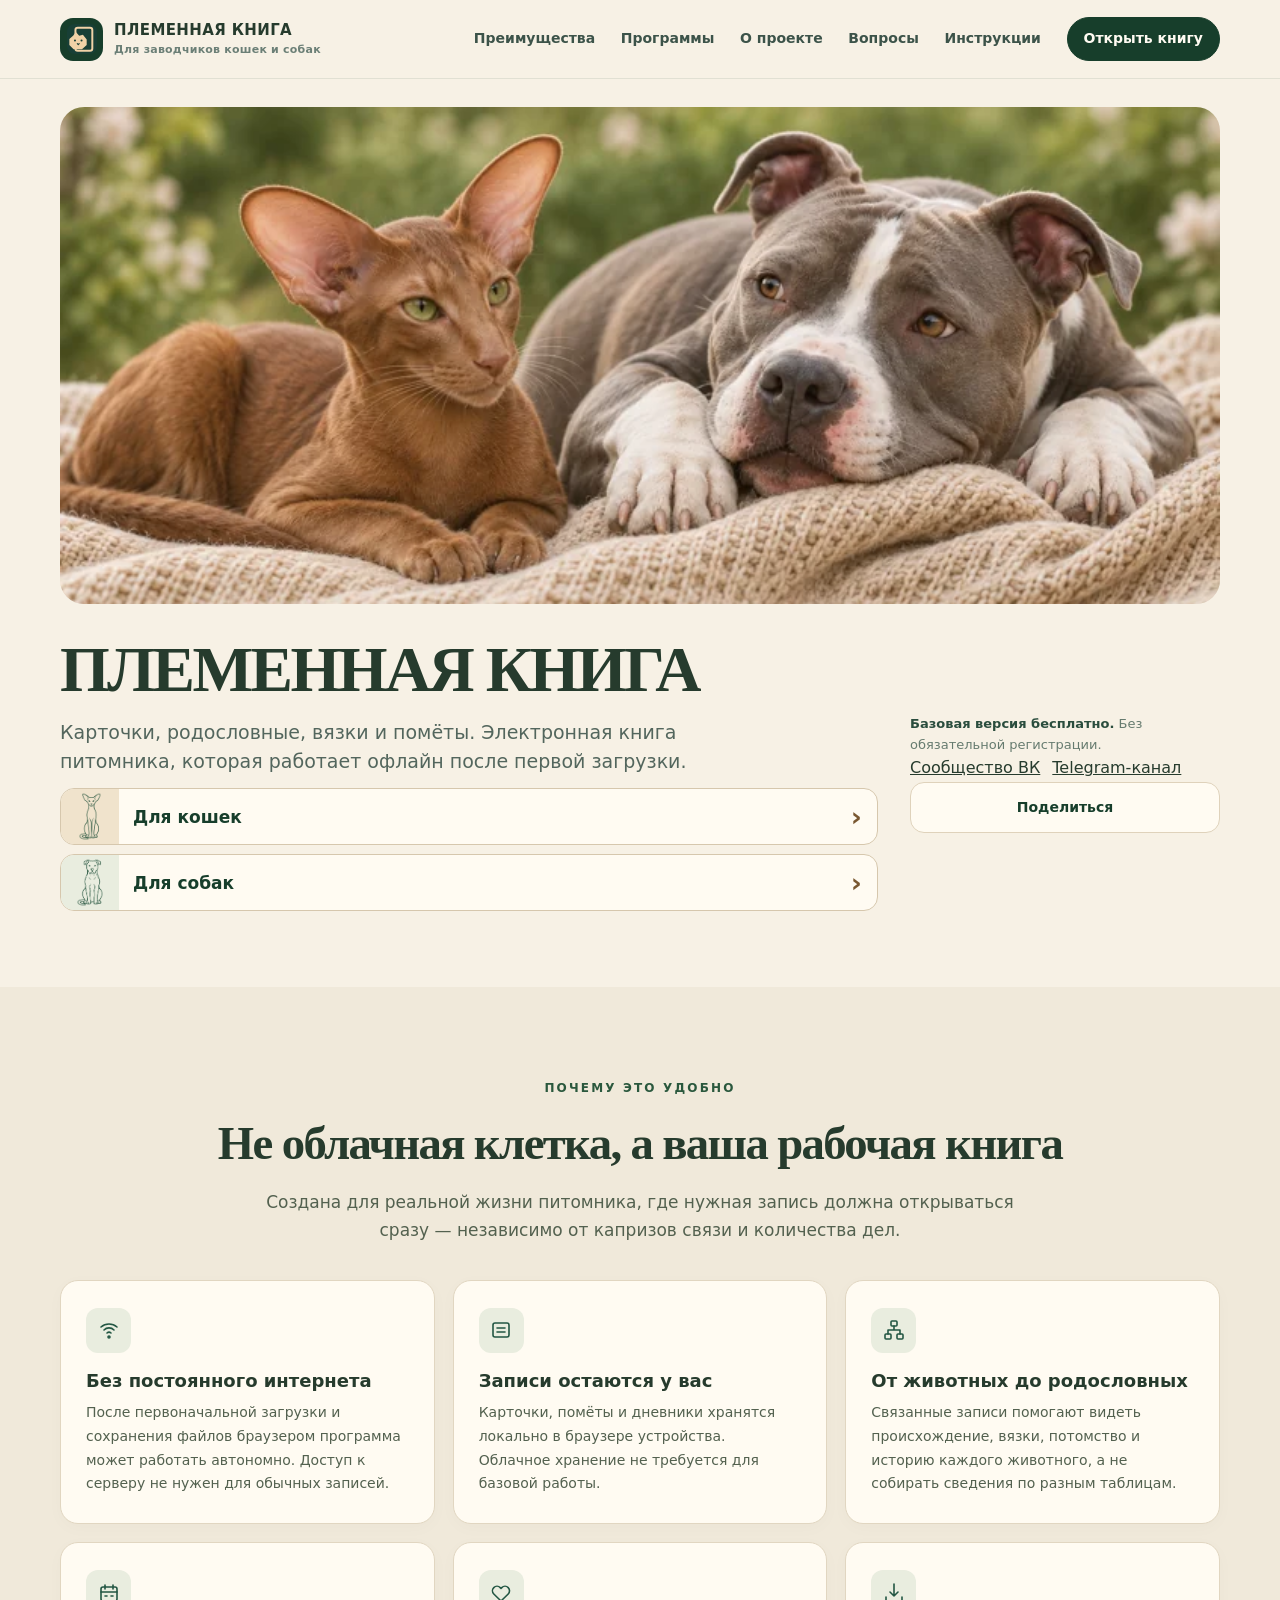
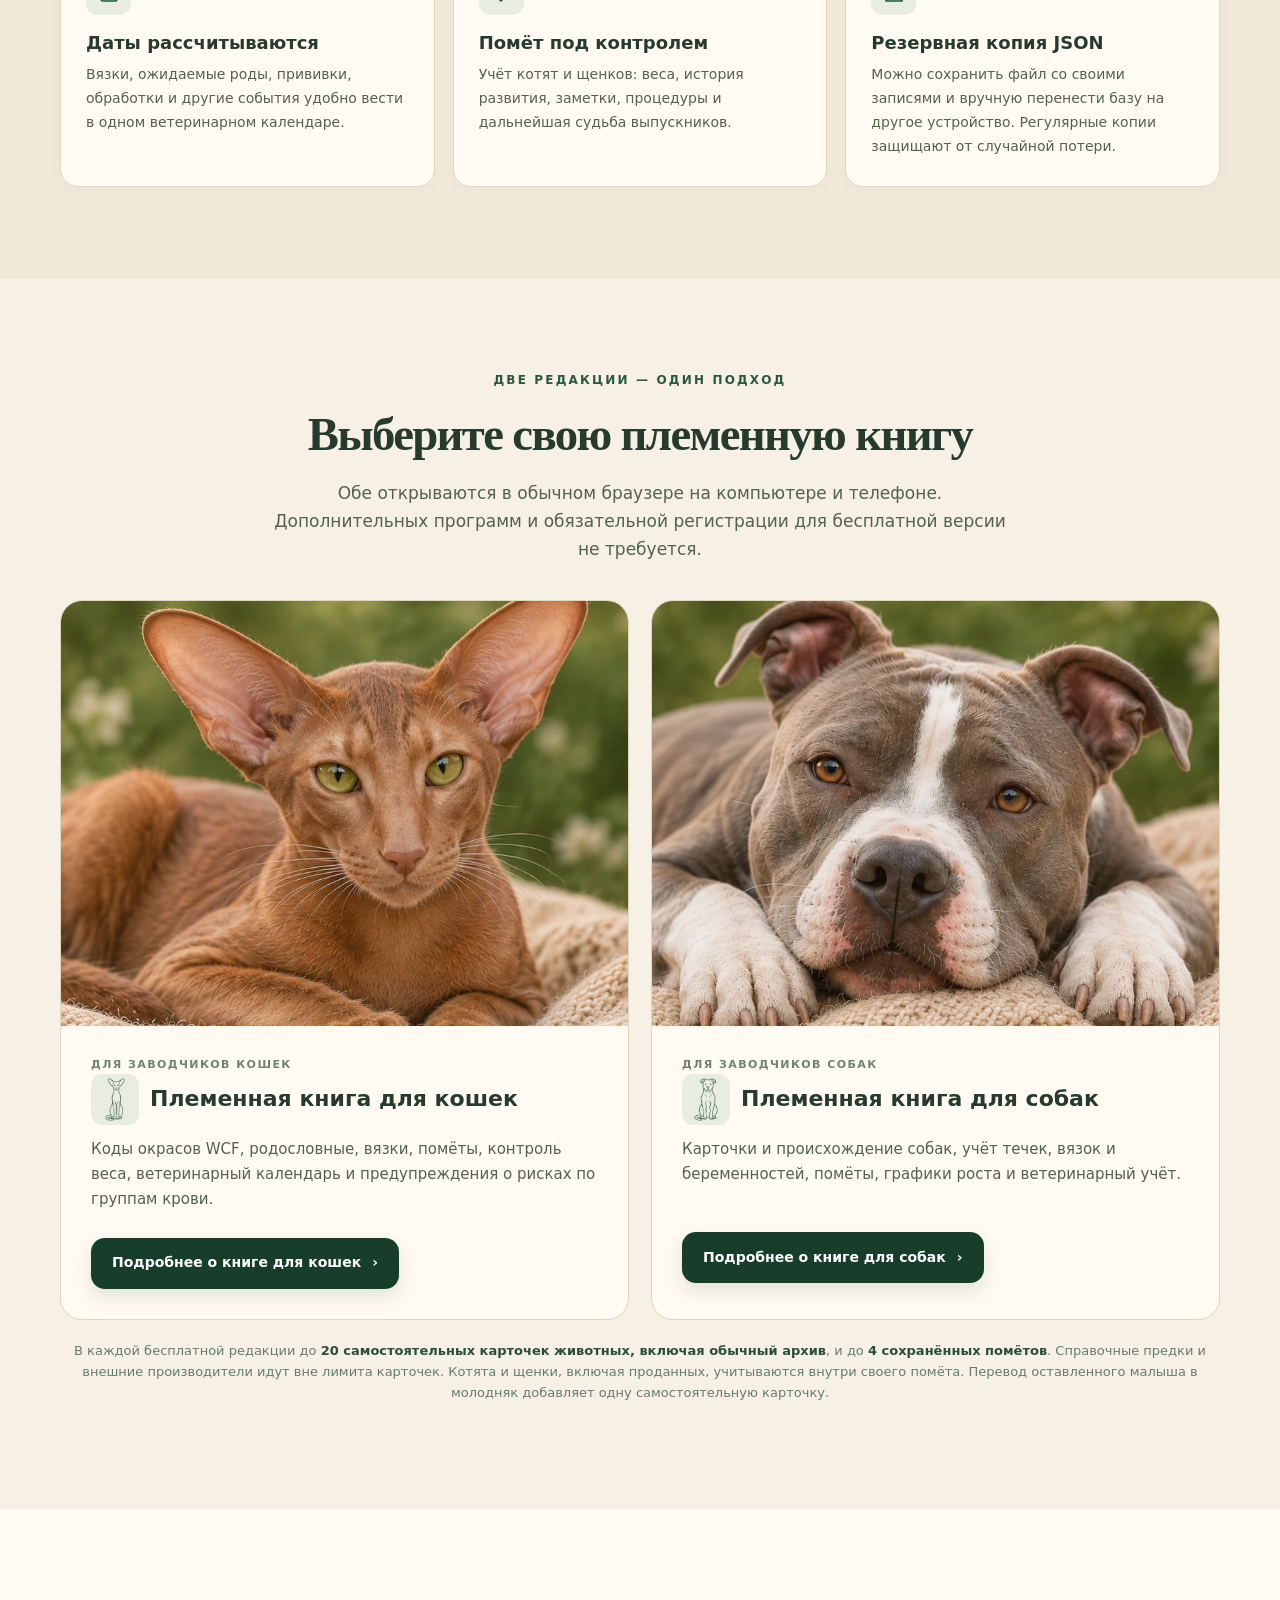
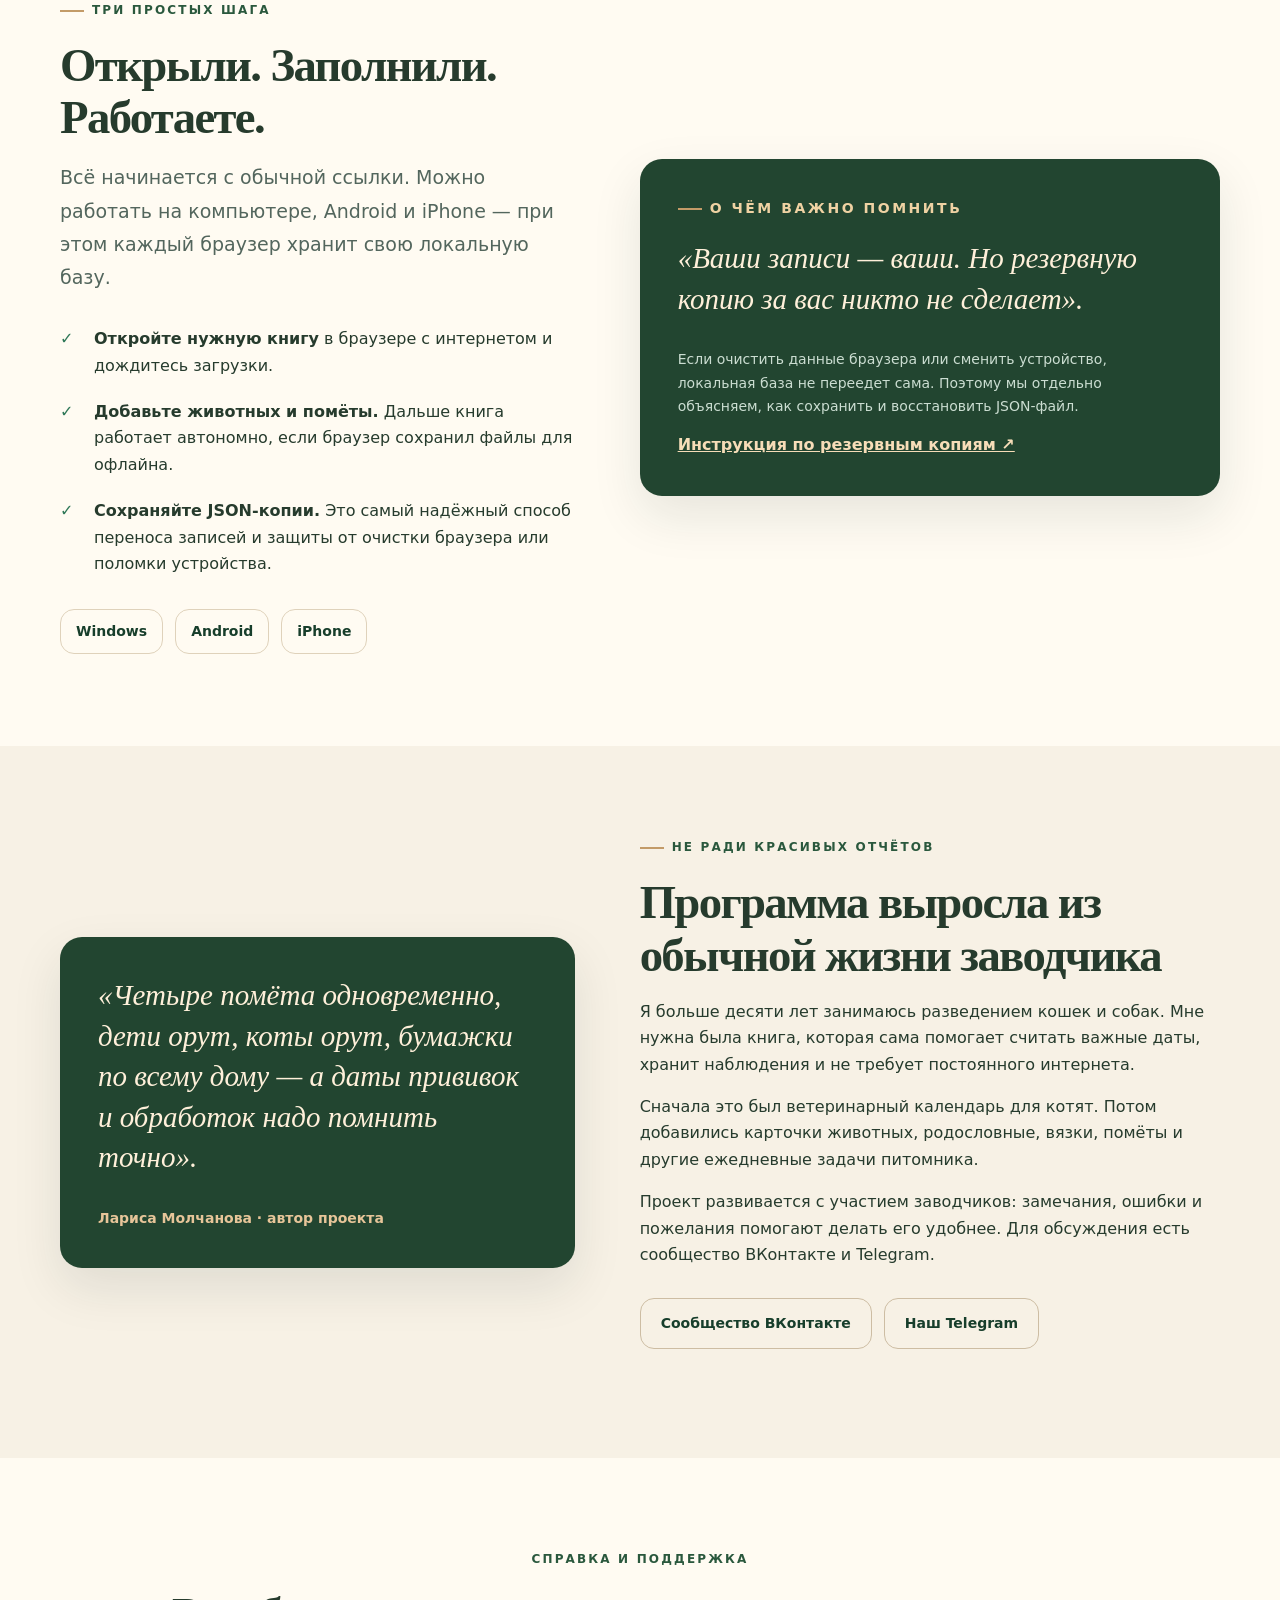
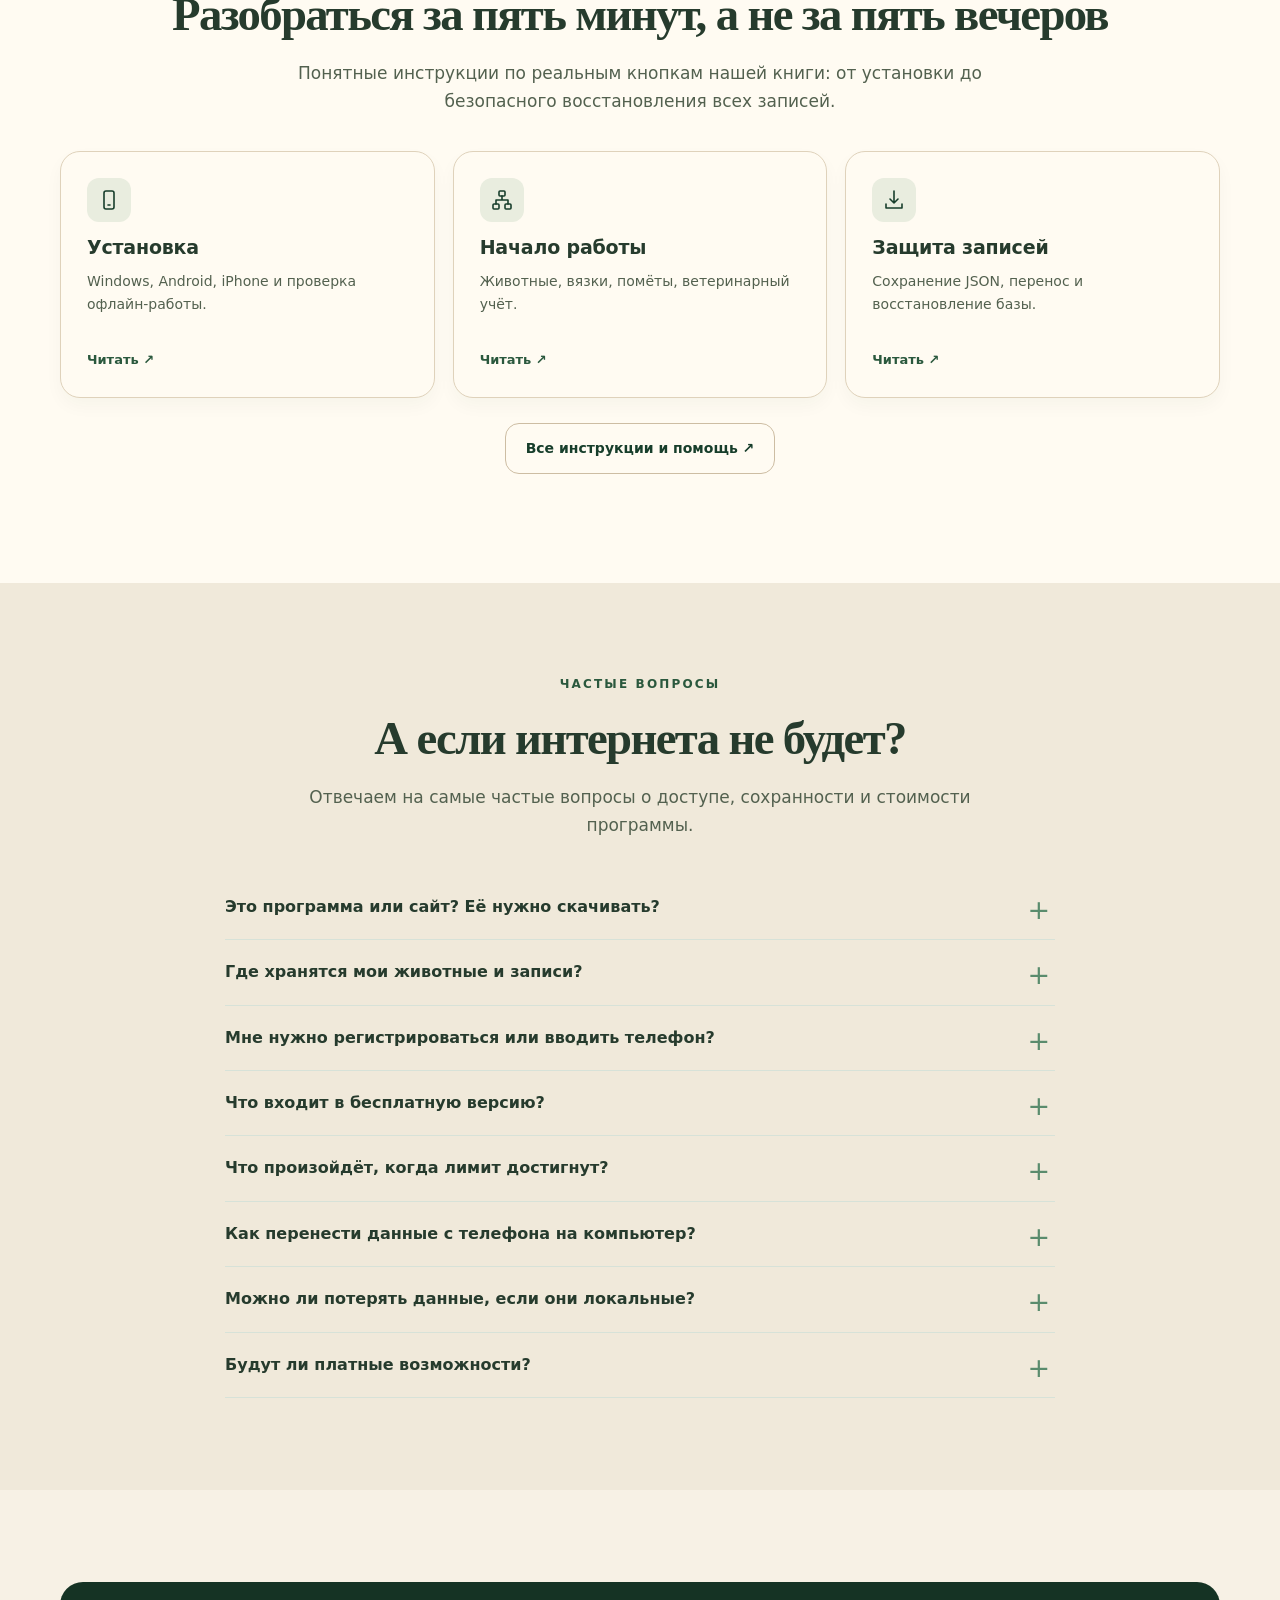
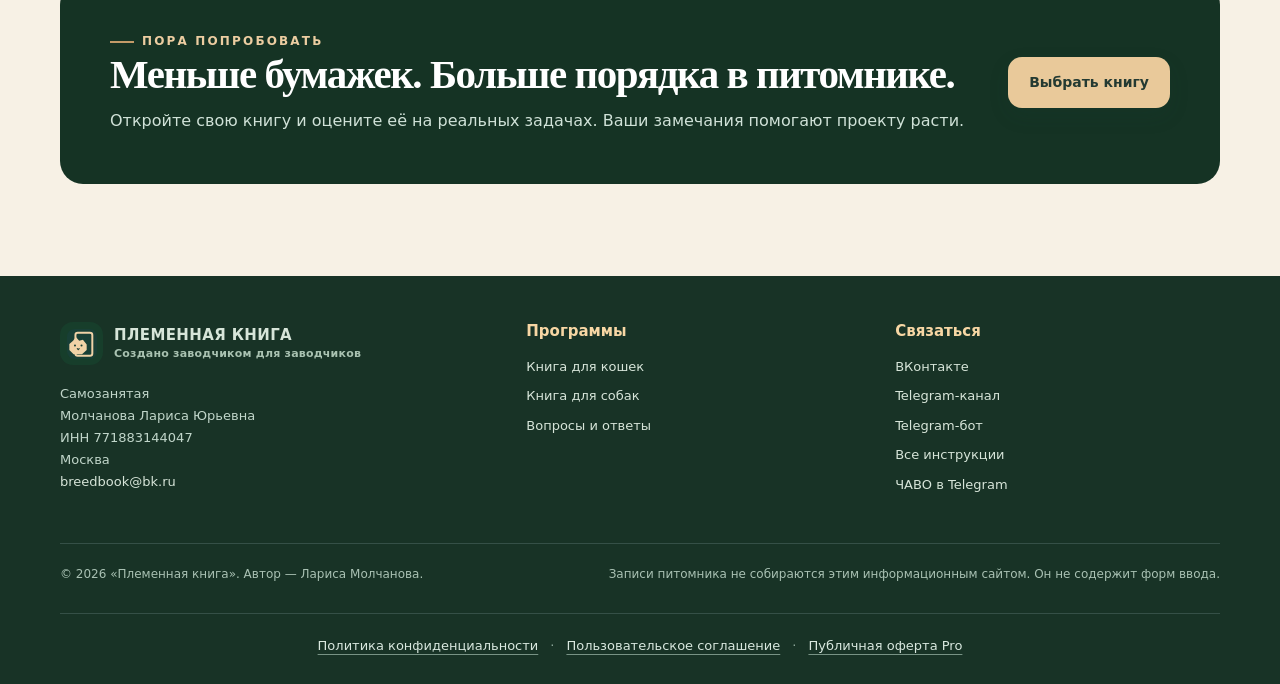
==== commit e7530e76: "Опубликовать утверждённую оферту Pro 2.0 и ссылки на неё" ====
--- a/index.html
+++ b/index.html
@@ -228,7 +228,7 @@
       </div>
       <div class="footer-bottom"><span>© 2026 «Племенная книга». Автор — Лариса Молчанова.</span><span>Записи питомника не собираются этим информационным сайтом. Он не содержит форм ввода.</span></div>
     </div>
-  <nav class="legal-links" aria-label="Юридические документы"><a href="privacy.html">Политика конфиденциальности</a><span aria-hidden="true">·</span><a href="terms.html">Пользовательское соглашение</a></nav></footer>
+  <nav class="legal-links" aria-label="Юридические документы"><a href="privacy.html">Политика конфиденциальности</a><span aria-hidden="true">·</span><a href="terms.html">Пользовательское соглашение</a><span aria-hidden="true">·</span><a href="offer.html">Публичная оферта Pro</a></nav></footer>
 <script>
 (() => {
   const link = document.getElementById("share-site-url");
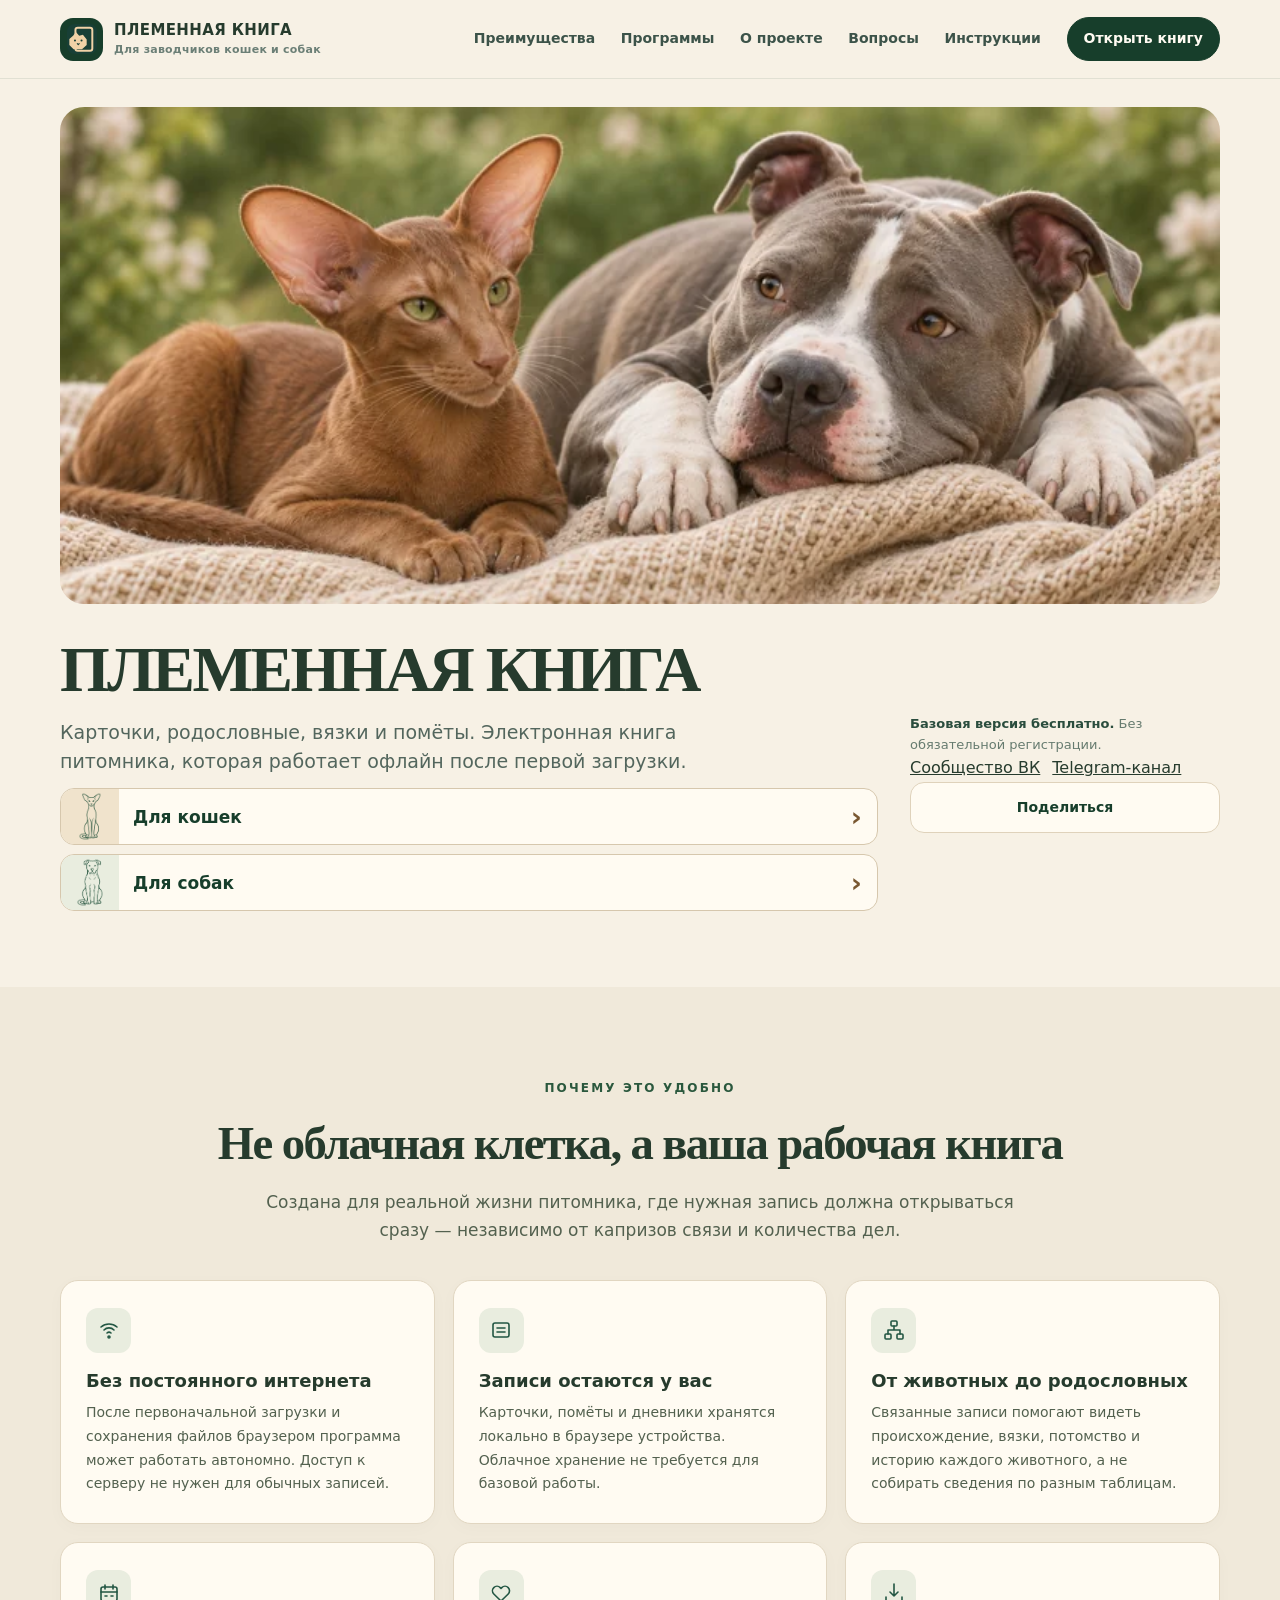
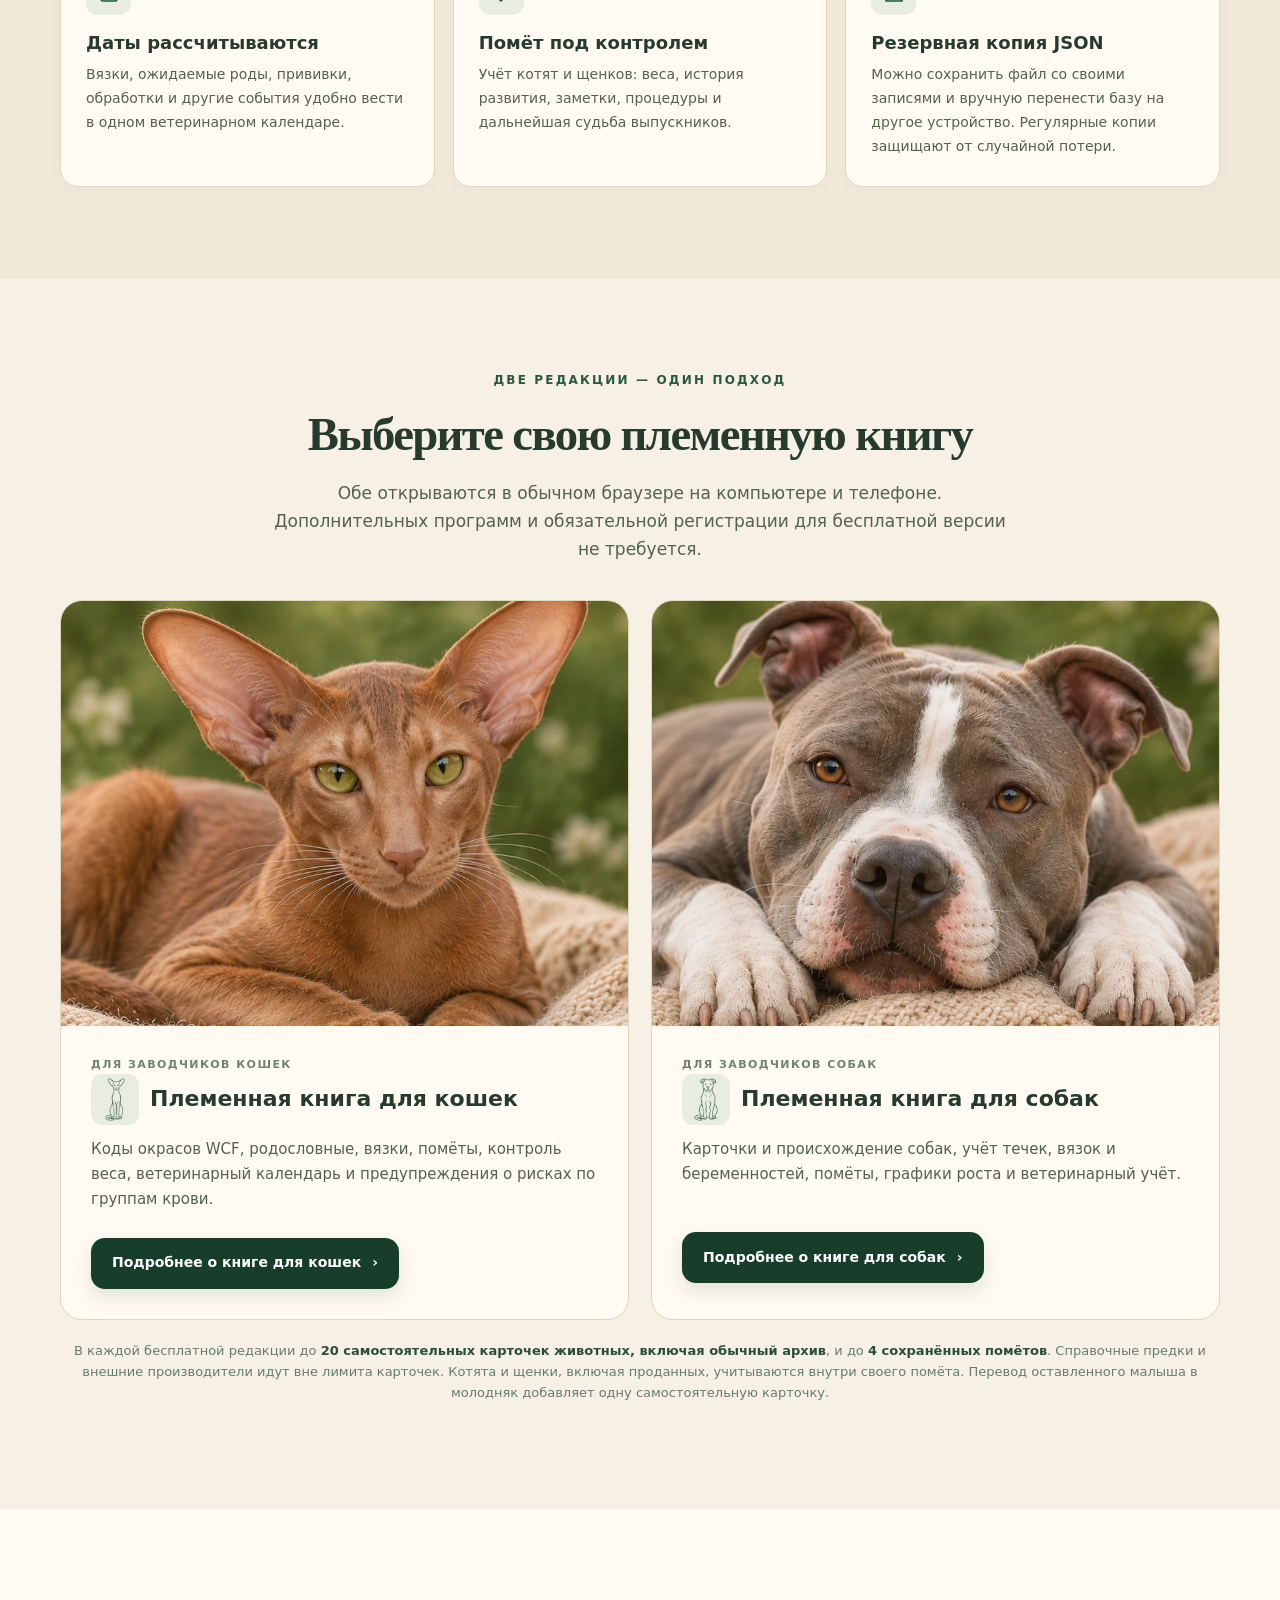
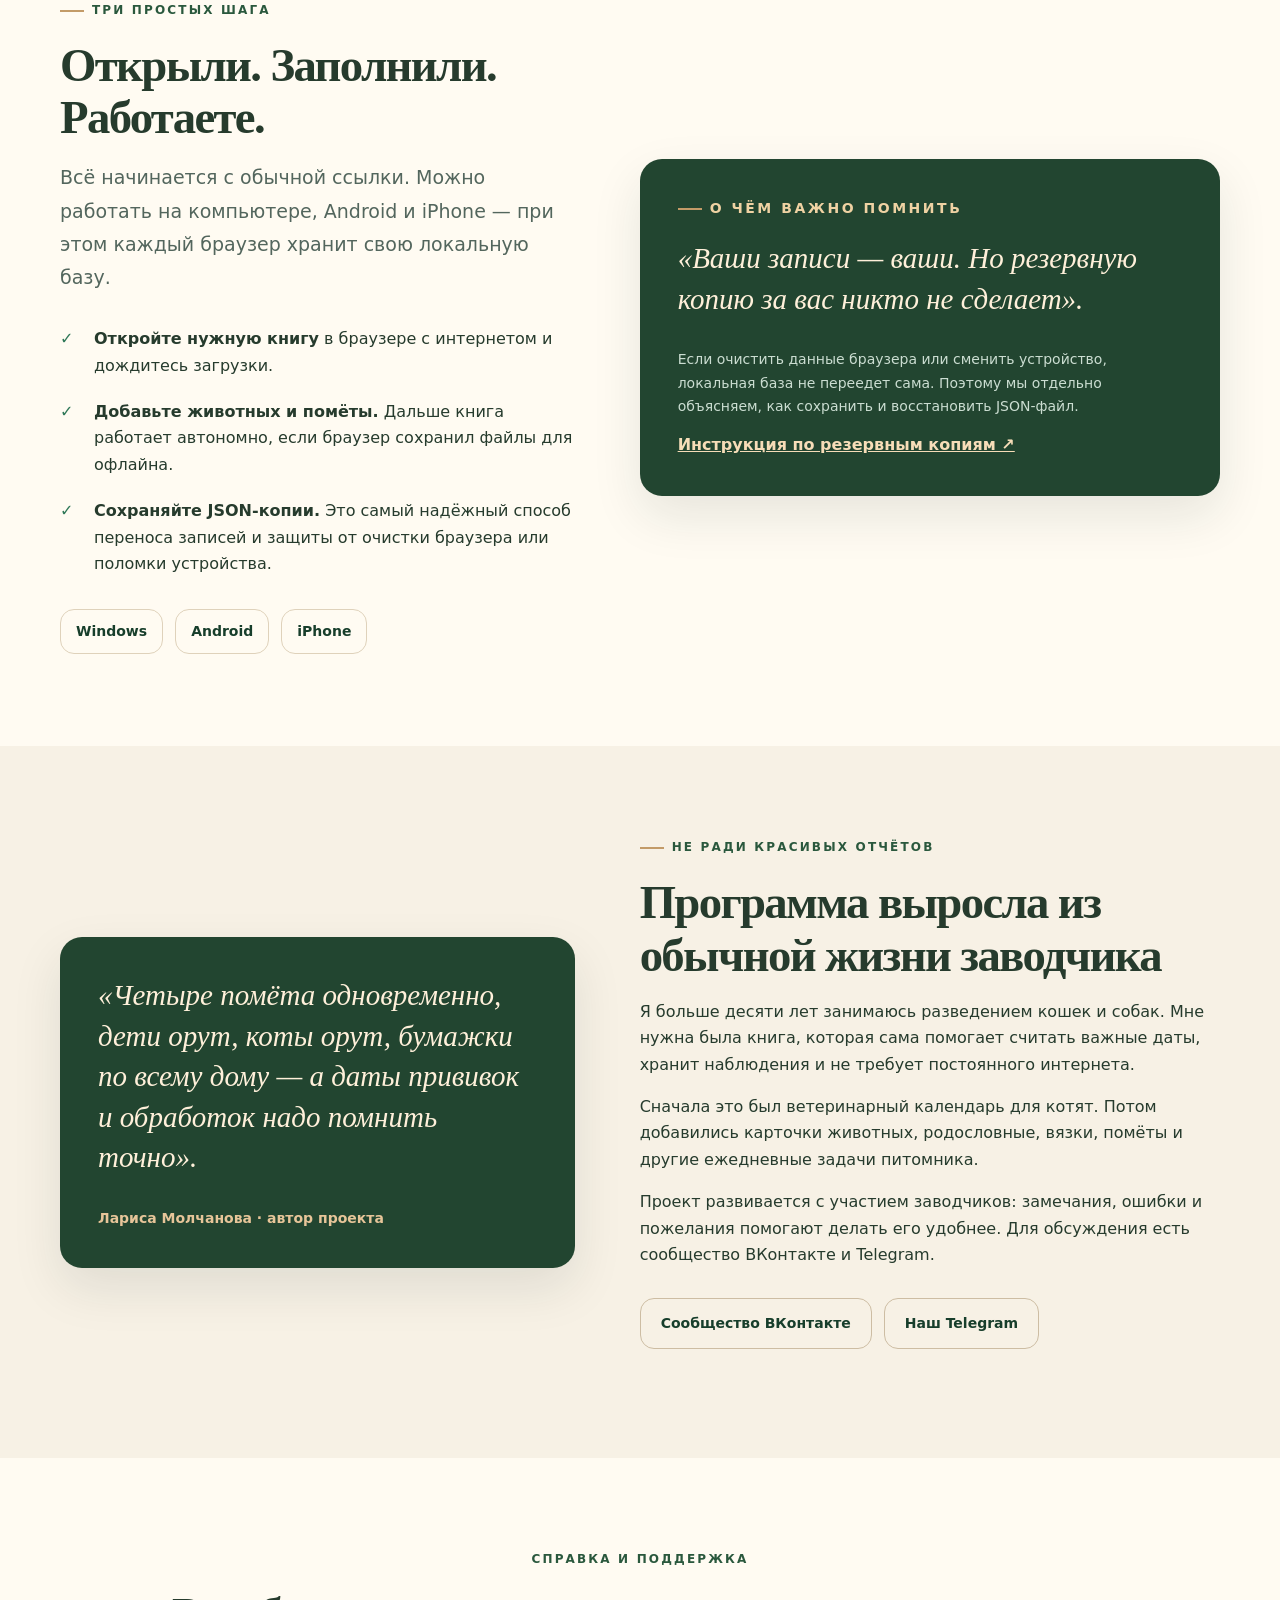
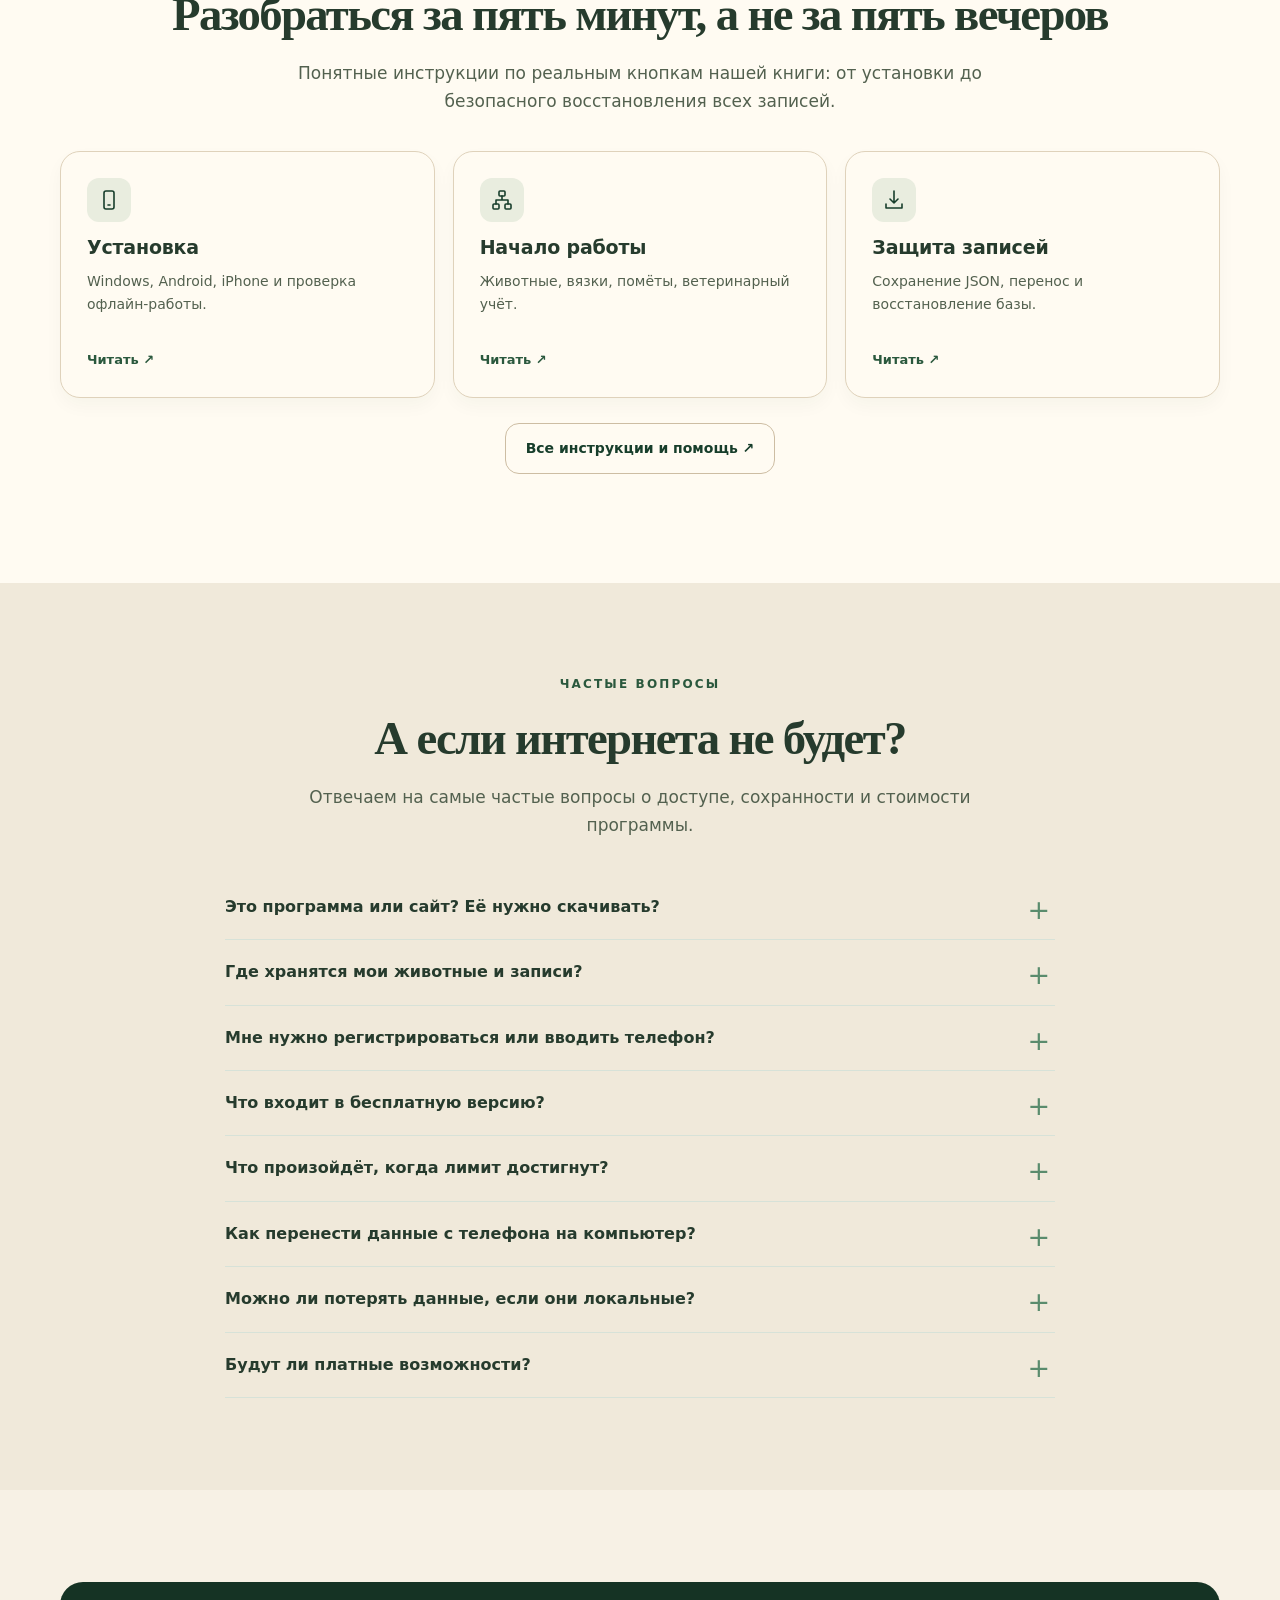
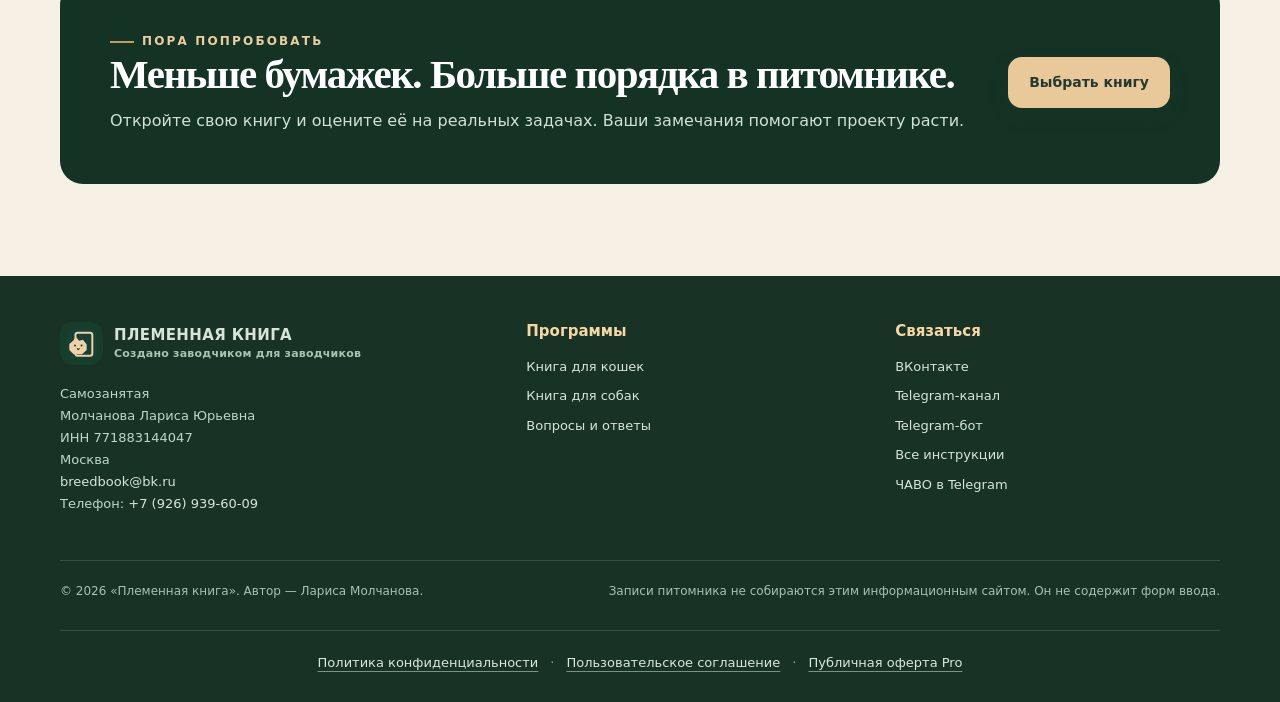
==== commit ac23c28d: "Add public seller phone to website and license offer" ====
--- a/index.html
+++ b/index.html
@@ -222,7 +222,7 @@
   <footer class="site-footer">
     <div class="container">
       <div class="footer-grid">
-        <div><a class="brand" href="./"><span class="brand-symbol" aria-hidden="true"><img src="favicon.svg" width="30" height="30" alt=""></span><span>ПЛЕМЕННАЯ КНИГА<small style="color:#a9c2b1">Создано заводчиком для заводчиков</small></span></a><p class="seller-details">Самозанятая<br>Молчанова Лариса Юрьевна<br>ИНН&nbsp;771883144047<br>Москва<br><a href="mailto:breedbook@bk.ru">breedbook@bk.ru</a></p></div>
+        <div><a class="brand" href="./"><span class="brand-symbol" aria-hidden="true"><img src="favicon.svg" width="30" height="30" alt=""></span><span>ПЛЕМЕННАЯ КНИГА<small style="color:#a9c2b1">Создано заводчиком для заводчиков</small></span></a><p class="seller-details">Самозанятая<br>Молчанова Лариса Юрьевна<br>ИНН&nbsp;771883144047<br>Москва<br><a href="mailto:breedbook@bk.ru">breedbook@bk.ru</a><br>Телефон: <a href="tel:+79269396009">+7 (926) 939-60-09</a></p></div>
         <div><h3>Программы</h3><ul><li><a href="cats.html">Книга для кошек</a></li><li><a href="dogs.html">Книга для собак</a></li><li><a href="#faq">Вопросы и ответы</a></li></ul></div>
         <div><h3>Связаться</h3><ul><li><a href="https://vk.ru/breed_cat" rel="noopener noreferrer">ВКонтакте</a></li><li><a href="https://t.me/breed_book" rel="noopener noreferrer">Telegram-канал</a></li><li><a href="https://t.me/breed_book_bot" rel="noopener noreferrer">Telegram-бот</a></li><li><a href="guide.html">Все инструкции</a></li><li><a href="https://t.me/breed_book/14" rel="noopener noreferrer">ЧАВО в Telegram</a></li></ul></div>
       </div>
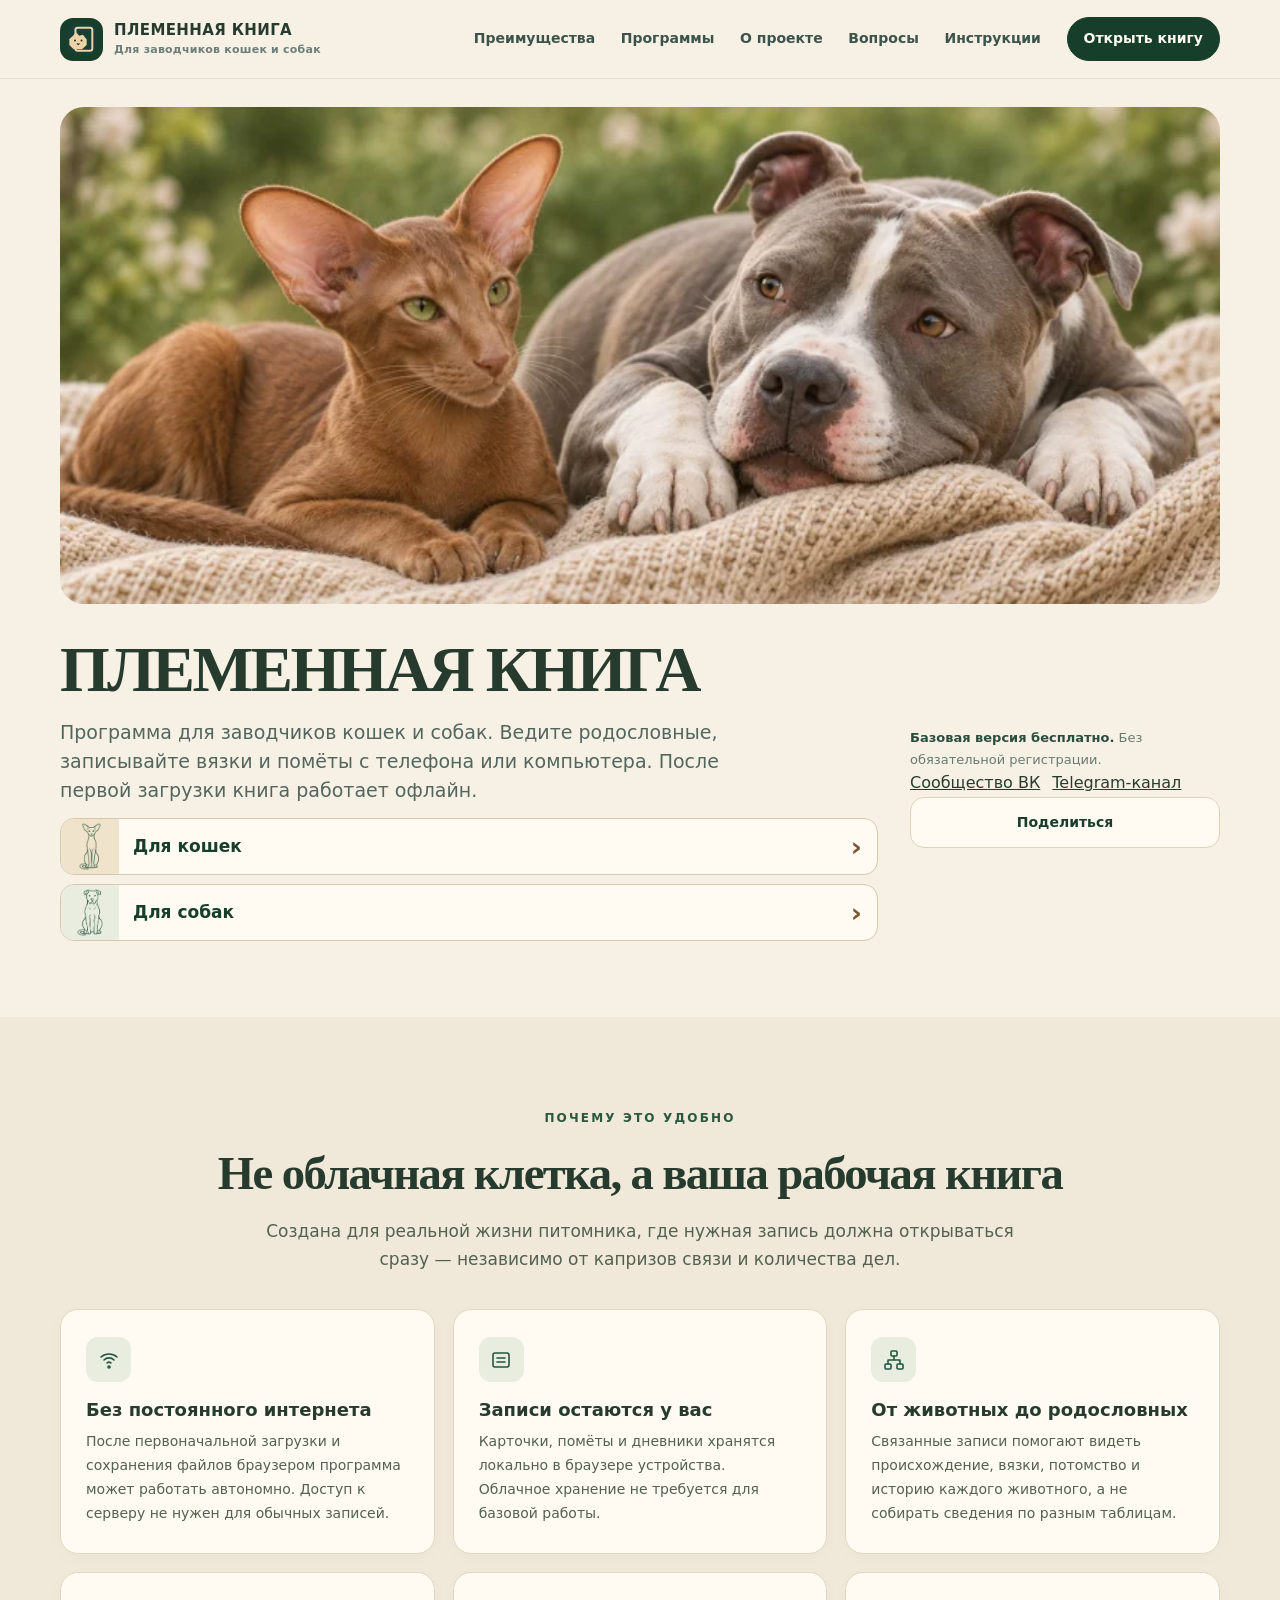
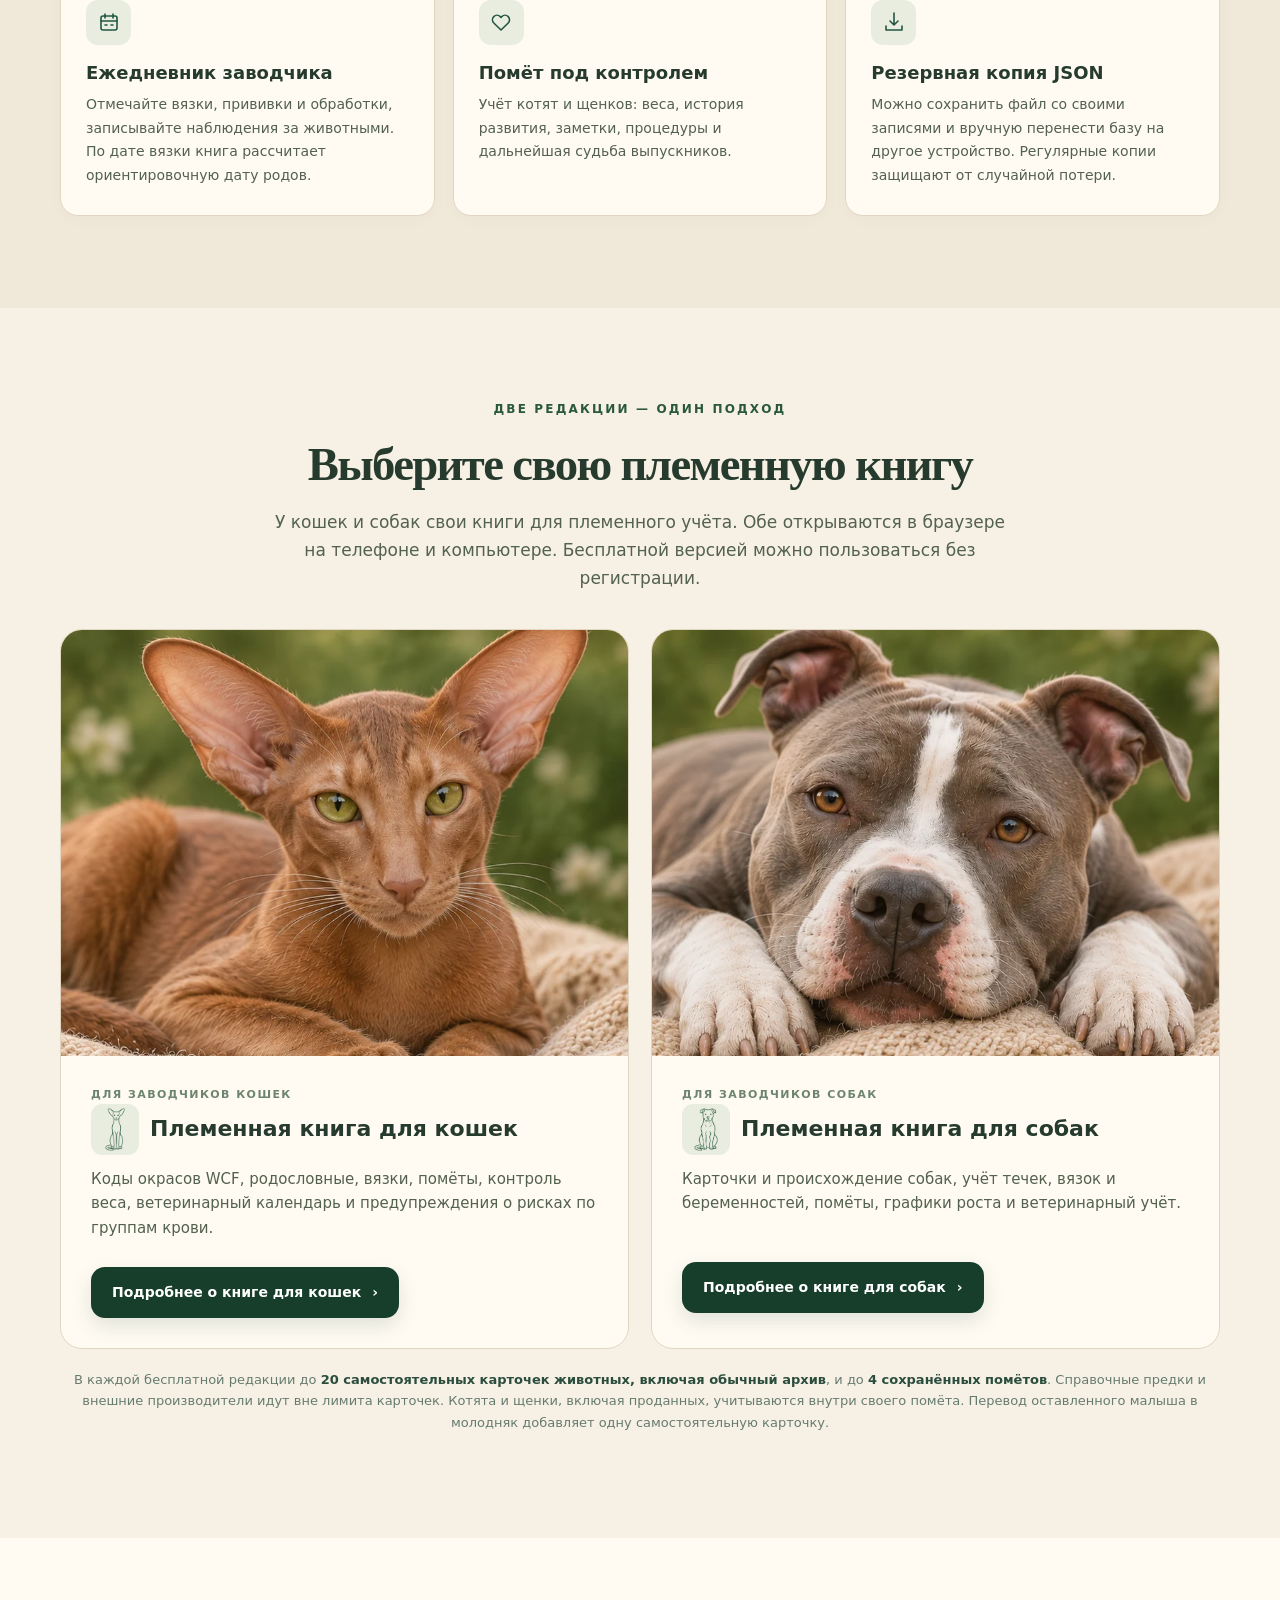
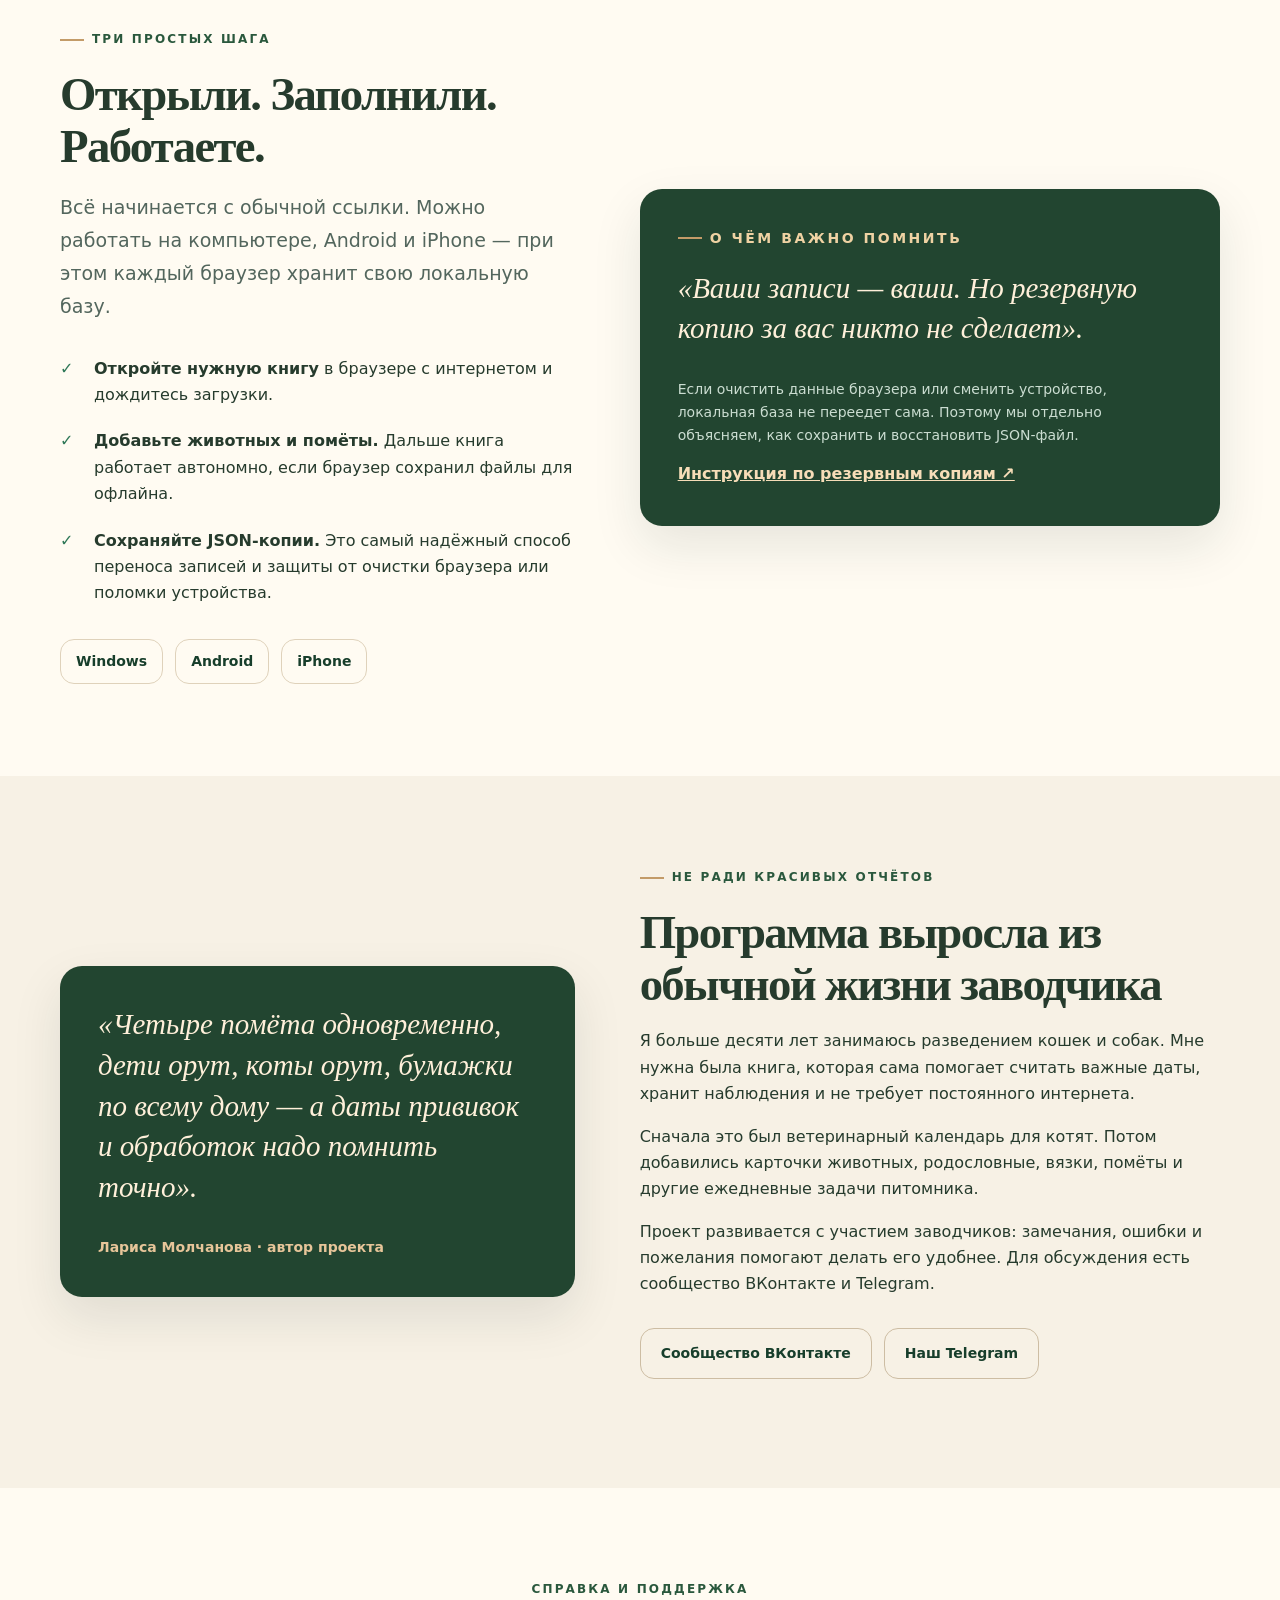
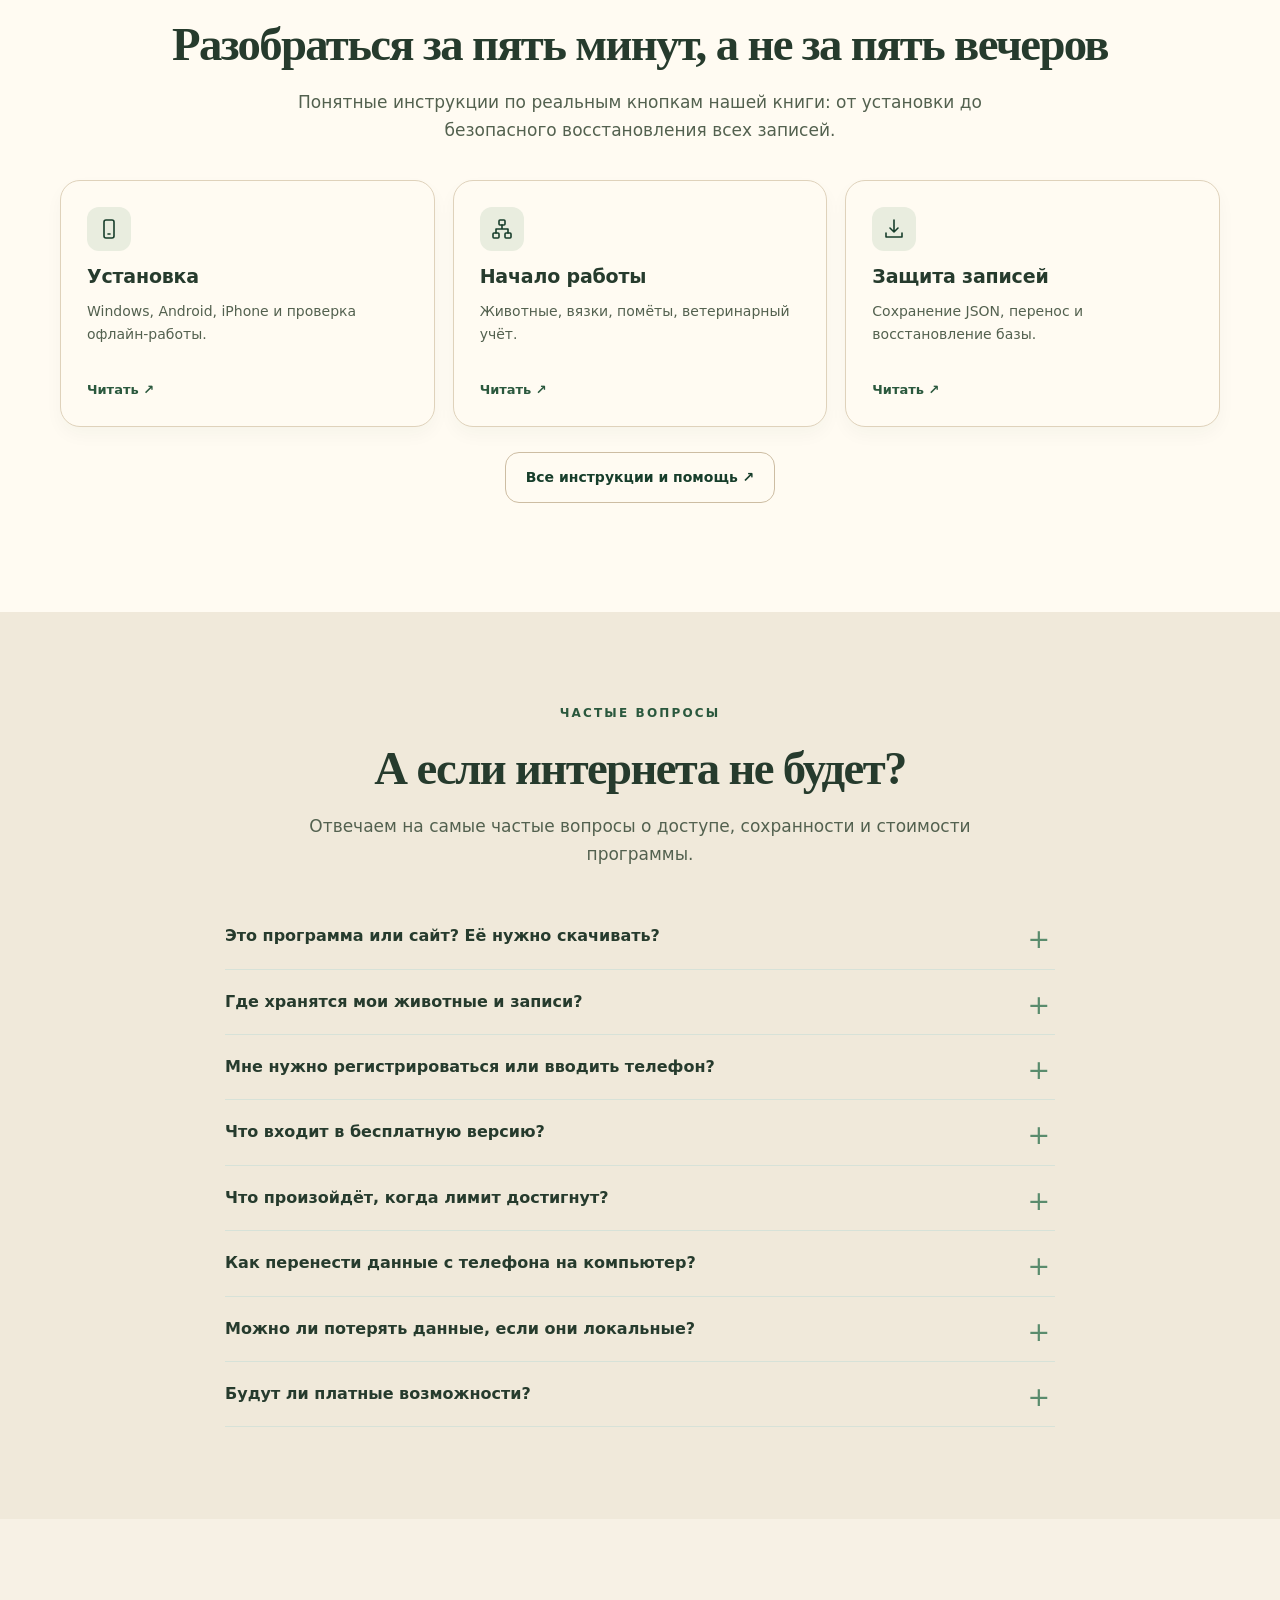
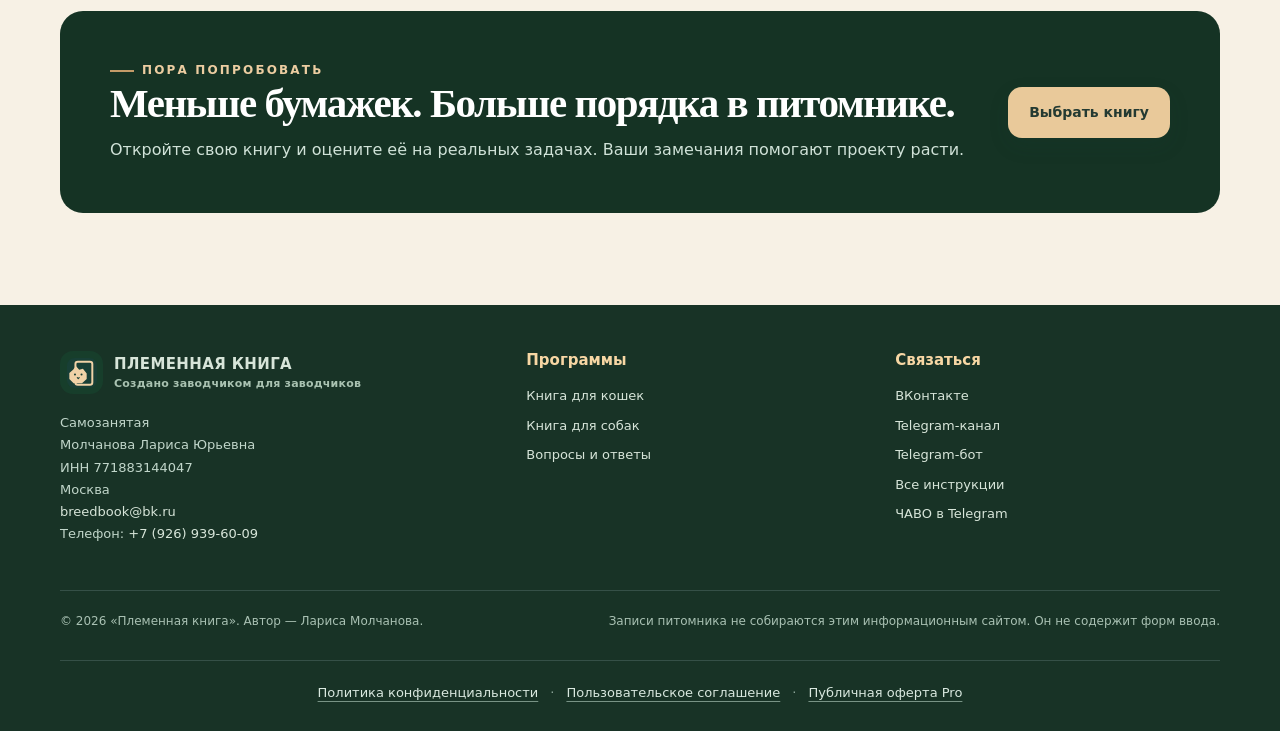
==== commit 7591951a: "Расширить поисковый словарь сайта для заводчиков кошек и собак" ====
--- a/index.html
+++ b/index.html
@@ -5,6 +5,7 @@
   <meta name="viewport" content="width=device-width, initial-scale=1">
   <title>Племенная книга — программа для питомников кошек и собак</title>
   <meta name="description" content="Племенная книга для кошек и собак: родословные, вязки, помёты, вес котят и щенков, ветеринарный календарь. Бесплатная базовая версия, работа без интернета.">
+  <meta name="keywords" content="программа для питомников, программа для заводчиков кошек и собак, племенной учёт питомника, электронная племенная книга, ежедневник заводчика">
   <meta name="theme-color" content="#183f36">
   <meta property="og:type" content="website">
   <meta property="og:locale" content="ru_RU">
@@ -46,7 +47,7 @@
         <div class="cover-content">
           <div>
             <h1 id="hero-title">ПЛЕМЕННАЯ КНИГА</h1>
-            <p class="lead">Карточки, родословные, вязки и помёты. Электронная книга питомника, которая работает офлайн после первой загрузки.</p>
+            <p class="lead">Программа для заводчиков кошек и собак. Ведите родословные, записывайте вязки и помёты с телефона или компьютера. После первой загрузки книга работает офлайн.</p>
             <div class="cover-actions">
               <a class="animal-link" href="cats.html"><span class="animal-icon"><img src="assets/cat-icon.png" alt="" width="36" height="52"></span><span>Для кошек</span><span class="link-arrow" aria-hidden="true">›</span></a>
               <a class="animal-link" href="dogs.html"><span class="animal-icon"><img src="assets/dog-icon.png" alt="" width="36" height="52"></span><span>Для собак</span><span class="link-arrow" aria-hidden="true">›</span></a>
@@ -86,7 +87,7 @@
           <article class="feature-card"><span class="icon-box" aria-hidden="true"><svg viewBox="0 0 24 24" width="24" height="24" fill="none" stroke="currentColor" stroke-width="1.6" stroke-linecap="round" stroke-linejoin="round"><path d="M4 9a12 12 0 0 1 16 0M7 12a7 7 0 0 1 10 0m-7 3a3 3 0 0 1 4 0"/><circle cx="12" cy="19" r="1"/></svg></span><h3>Без постоянного интернета</h3><p>После первоначальной загрузки и сохранения файлов браузером программа может работать автономно. Доступ к серверу не нужен для обычных записей.</p></article>
           <article class="feature-card"><span class="icon-box" aria-hidden="true"><svg viewBox="0 0 24 24" width="24" height="24" fill="none" stroke="currentColor" stroke-width="1.6" stroke-linecap="round" stroke-linejoin="round"><rect x="4" y="5" width="16" height="14" rx="2"/><path d="M8 10h8m-8 4h8"/></svg></span><h3>Записи остаются у вас</h3><p>Карточки, помёты и дневники хранятся локально в браузере устройства. Облачное хранение не требуется для базовой работы.</p></article>
           <article class="feature-card"><span class="icon-box" aria-hidden="true"><svg viewBox="0 0 24 24" width="24" height="24" fill="none" stroke="currentColor" stroke-width="1.6" stroke-linecap="round" stroke-linejoin="round"><rect x="9" y="3" width="6" height="5" rx="1"/><rect x="3" y="16" width="6" height="5" rx="1"/><rect x="15" y="16" width="6" height="5" rx="1"/><path d="M12 8v4m-6 4v-4h12v4"/></svg></span><h3>От животных до родословных</h3><p>Связанные записи помогают видеть происхождение, вязки, потомство и историю каждого животного, а не собирать сведения по разным таблицам.</p></article>
-          <article class="feature-card"><span class="icon-box" aria-hidden="true"><svg viewBox="0 0 24 24" width="24" height="24" fill="none" stroke="currentColor" stroke-width="1.6" stroke-linecap="round" stroke-linejoin="round"><rect x="4" y="6" width="16" height="14" rx="2"/><path d="M8 4v4m8-4v4M4 11h16m-12 4h2m4 0h2"/></svg></span><h3>Даты рассчитываются</h3><p>Вязки, ожидаемые роды, прививки, обработки и другие события удобно вести в одном ветеринарном календаре.</p></article>
+          <article class="feature-card"><span class="icon-box" aria-hidden="true"><svg viewBox="0 0 24 24" width="24" height="24" fill="none" stroke="currentColor" stroke-width="1.6" stroke-linecap="round" stroke-linejoin="round"><rect x="4" y="6" width="16" height="14" rx="2"/><path d="M8 4v4m8-4v4M4 11h16m-12 4h2m4 0h2"/></svg></span><h3>Ежедневник заводчика</h3><p>Отмечайте вязки, прививки и обработки, записывайте наблюдения за животными. По дате вязки книга рассчитает ориентировочную дату родов.</p></article>
           <article class="feature-card"><span class="icon-box" aria-hidden="true"><svg viewBox="0 0 24 24" width="24" height="24" fill="none" stroke="currentColor" stroke-width="1.6" stroke-linecap="round" stroke-linejoin="round"><path d="M12 20 4.8 13a4.5 4.5 0 0 1 6.4-6.4l.8.8.8-.8a4.5 4.5 0 0 1 6.4 6.4Z"/></svg></span><h3>Помёт под контролем</h3><p>Учёт котят и щенков: веса, история развития, заметки, процедуры и дальнейшая судьба выпускников.</p></article>
           <article class="feature-card"><span class="icon-box" aria-hidden="true"><svg viewBox="0 0 24 24" width="24" height="24" fill="none" stroke="currentColor" stroke-width="1.6" stroke-linecap="round" stroke-linejoin="round"><path d="M12 3v12m-4-4 4 4 4-4M4 16v4h16v-4"/></svg></span><h3>Резервная копия JSON</h3><p>Можно сохранить файл со своими записями и вручную перенести базу на другое устройство. Регулярные копии защищают от случайной потери.</p></article>
         </div>
@@ -98,7 +99,7 @@
         <div class="section-center">
           <p class="eyebrow">Две редакции — один подход</p>
           <h2 id="books-title">Выберите свою племенную книгу</h2>
-          <p class="section-intro">Обе открываются в обычном браузере на компьютере и телефоне. Дополнительных программ и обязательной регистрации для бесплатной версии не требуется.</p>
+          <p class="section-intro">У кошек и собак свои книги для племенного учёта. Обе открываются в браузере на телефоне и компьютере. Бесплатной версией можно пользоваться без регистрации.</p>
         </div>
         <div class="book-grid">
           <article class="book-card">
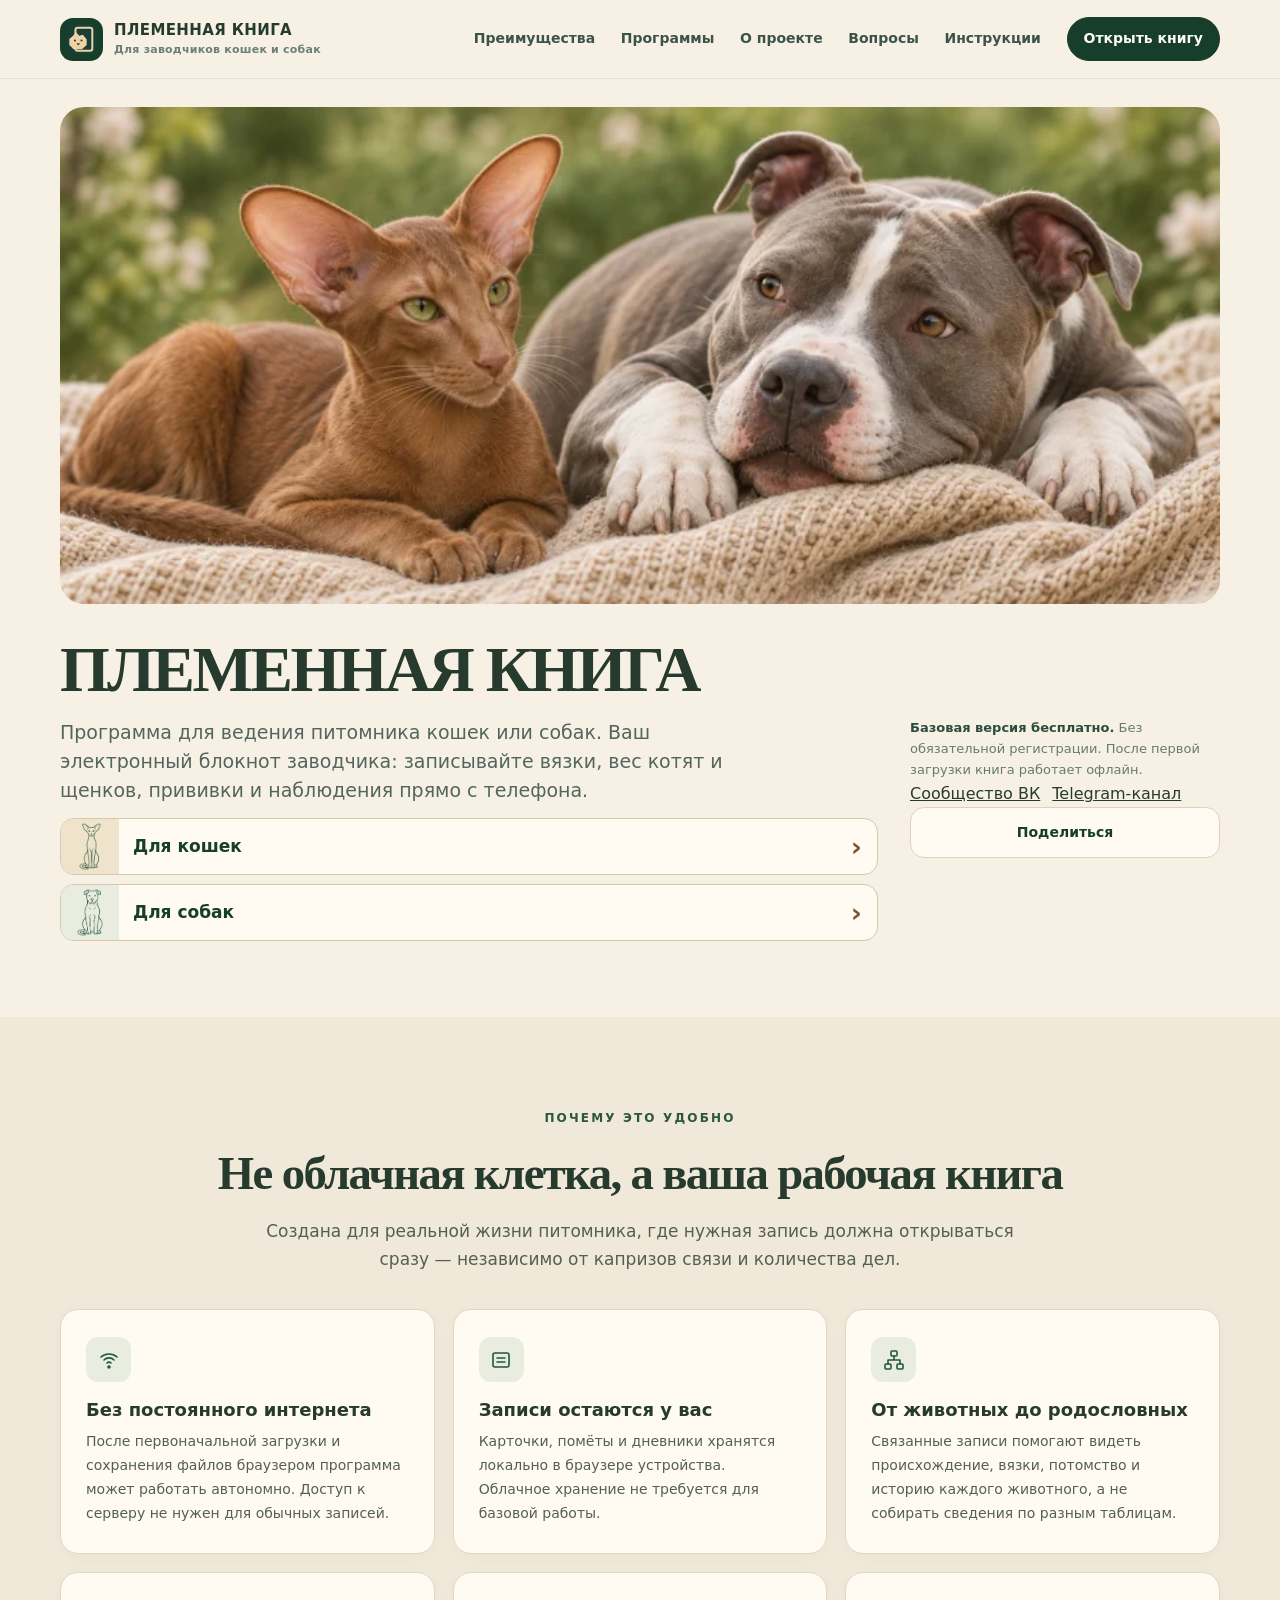
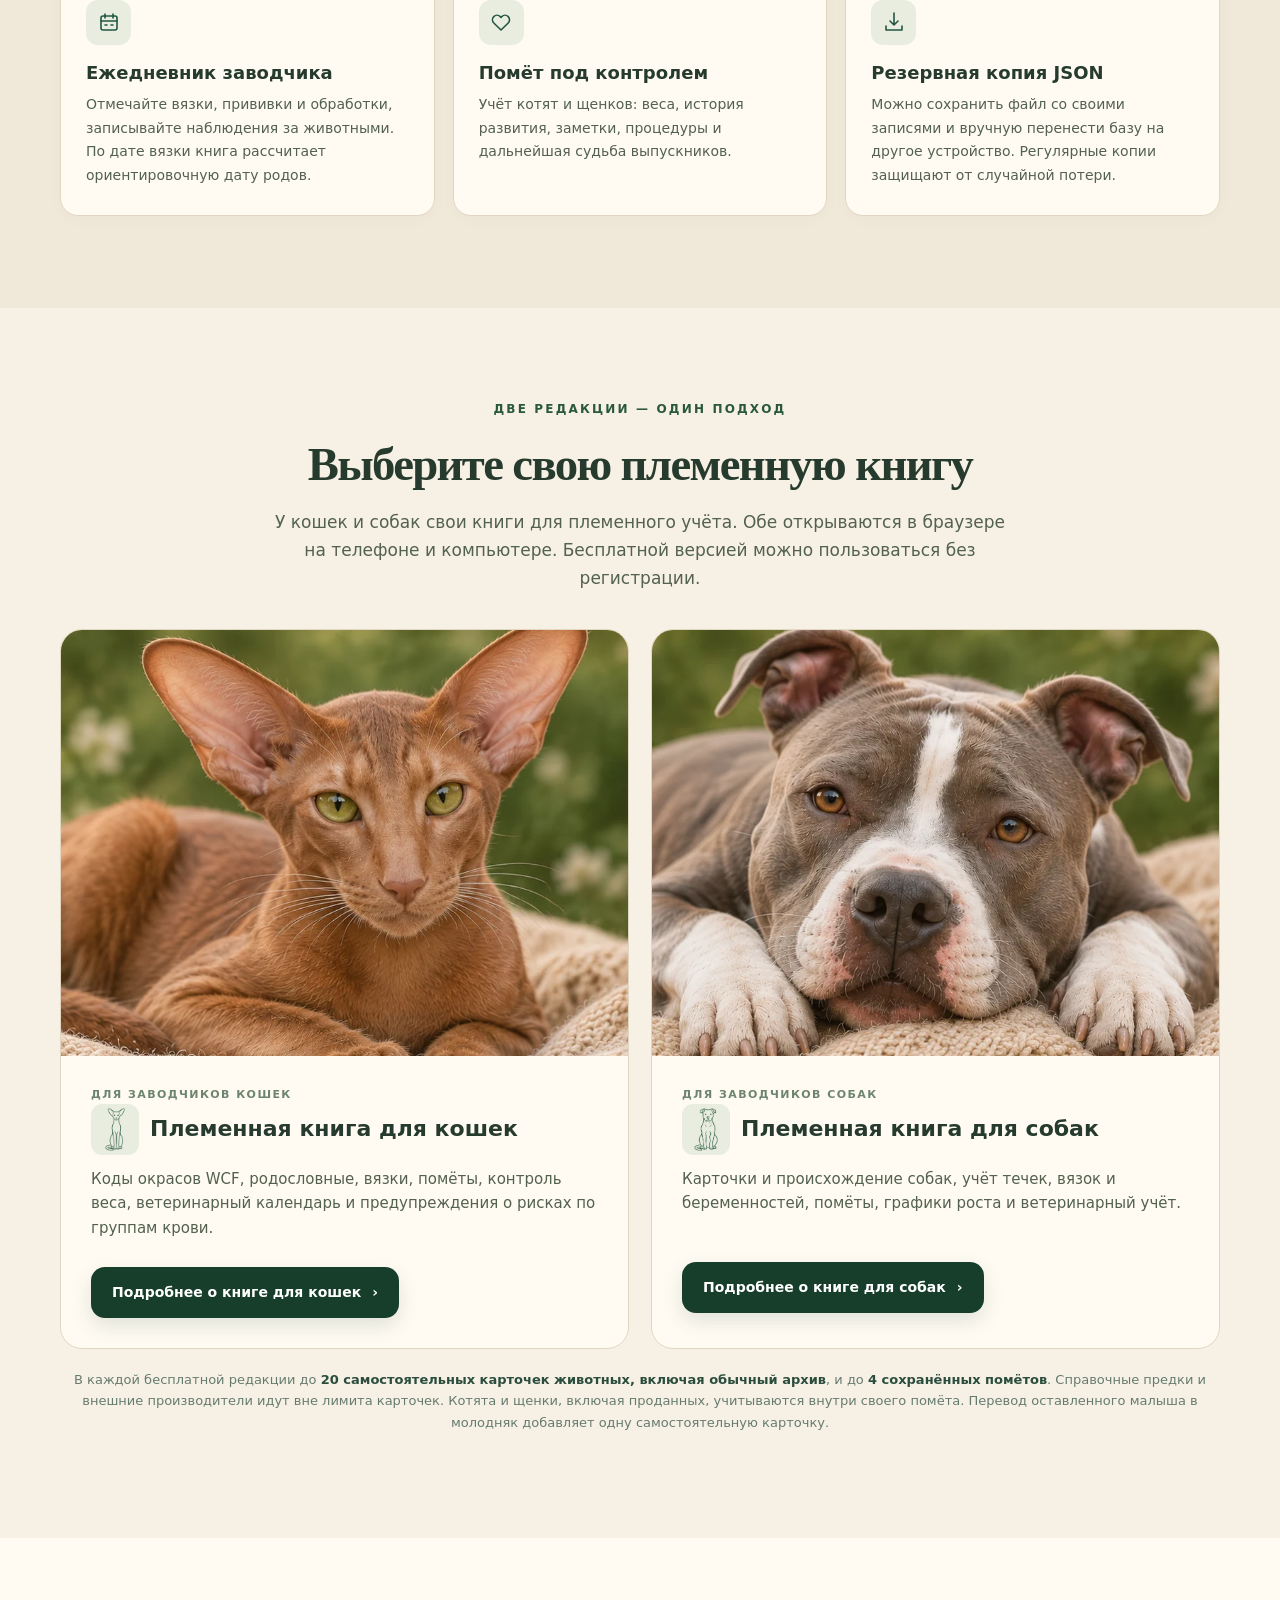
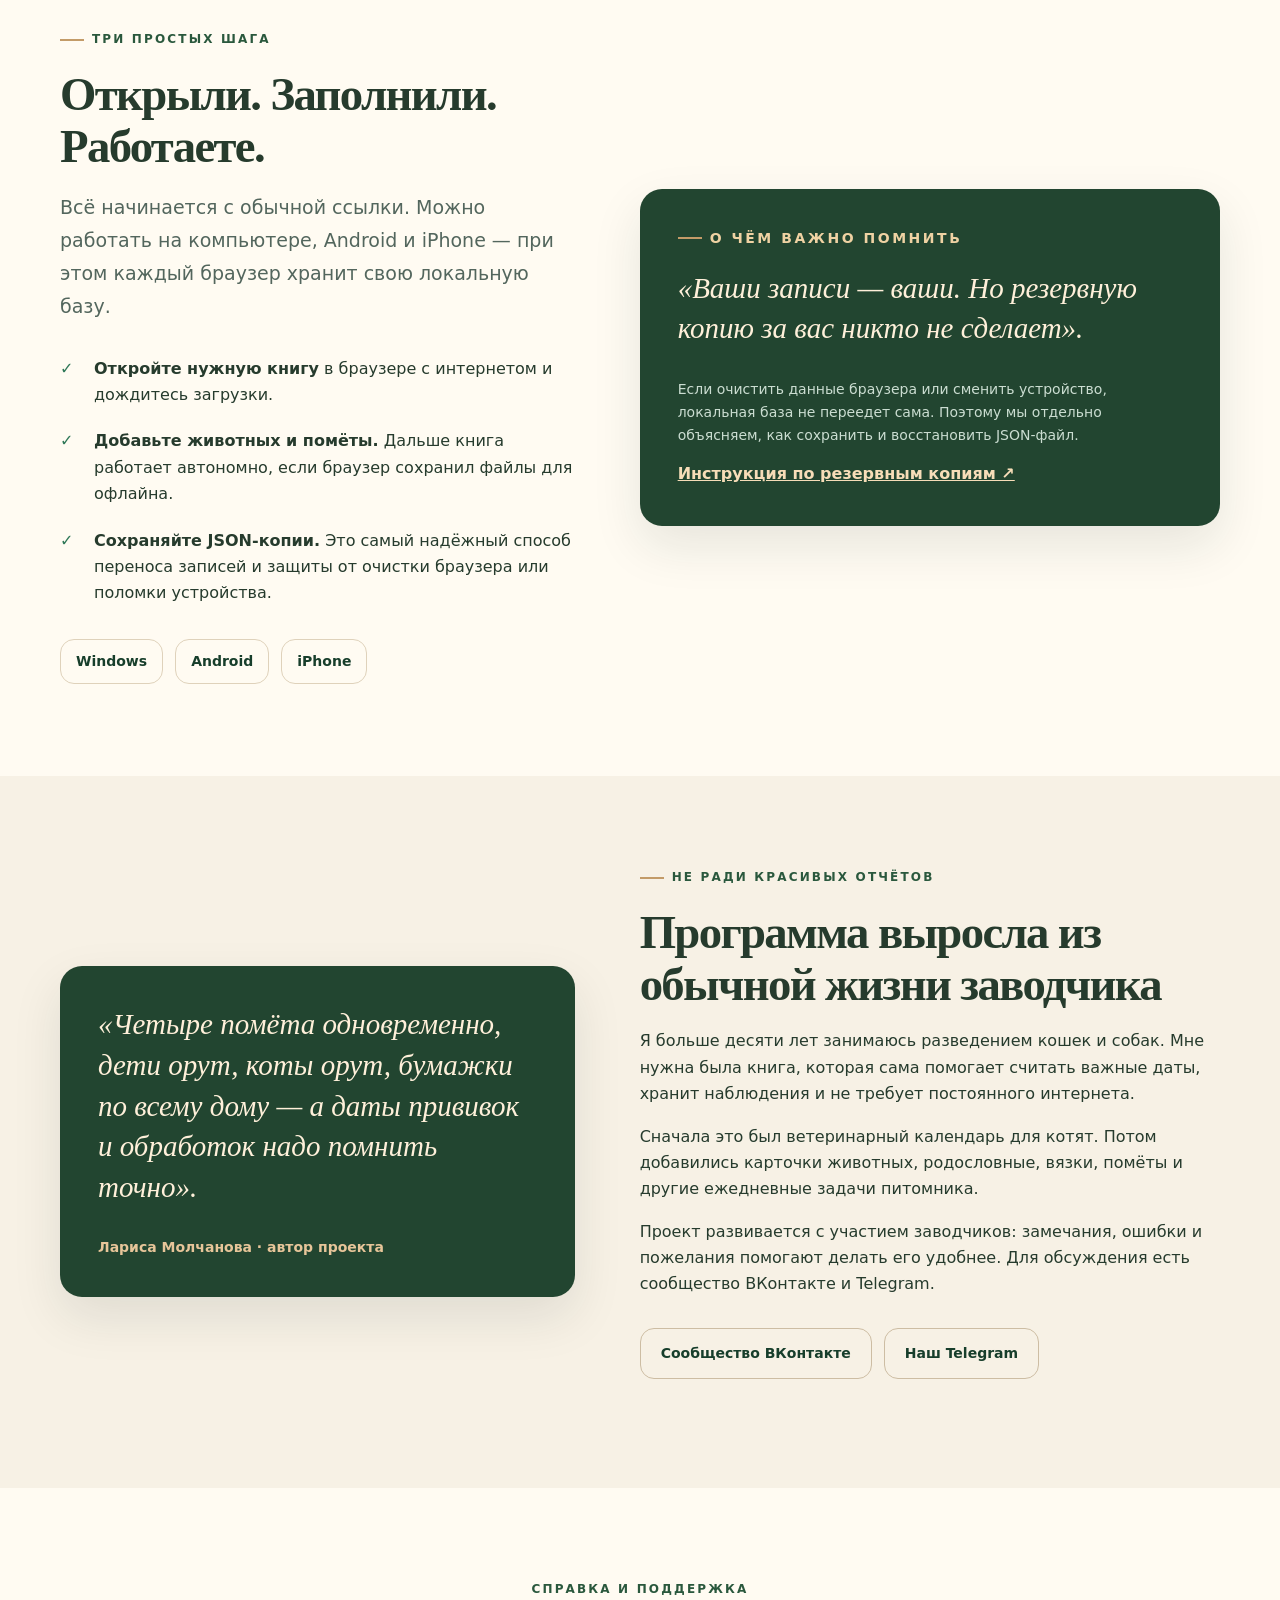
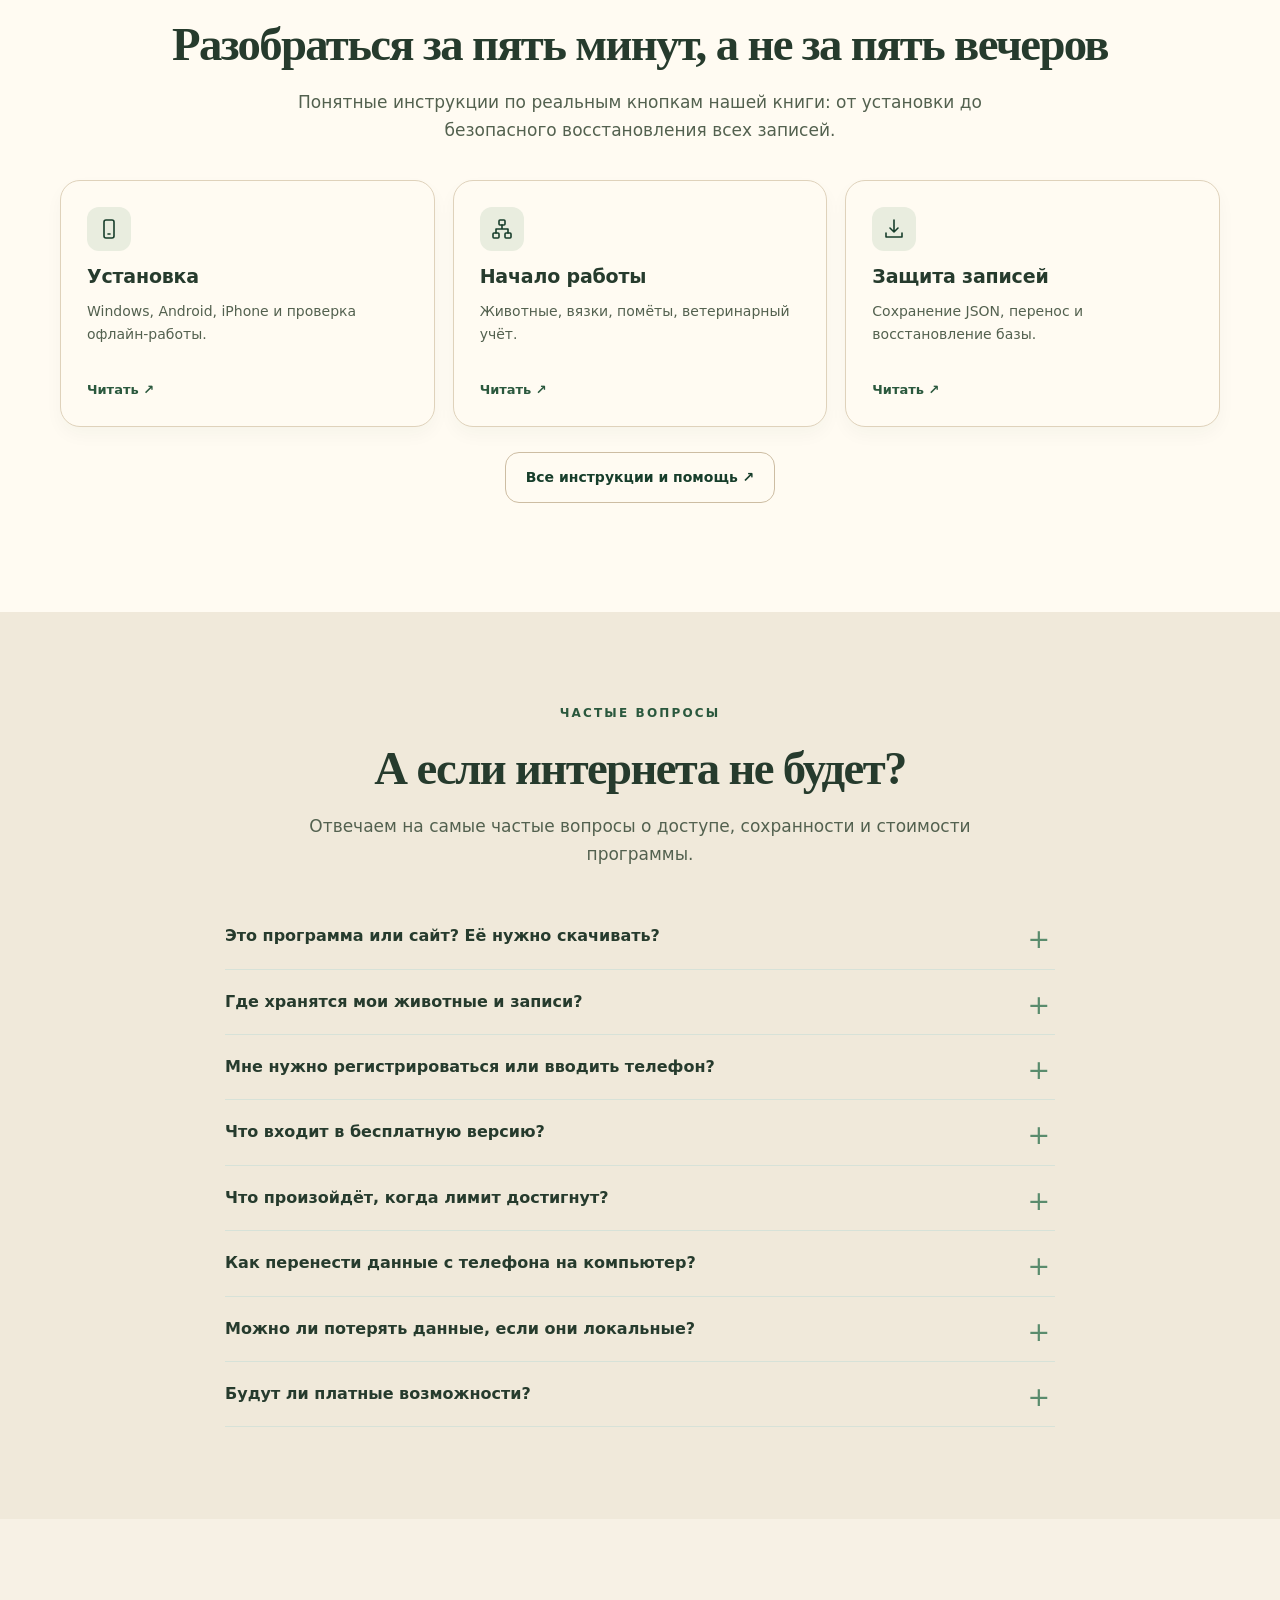
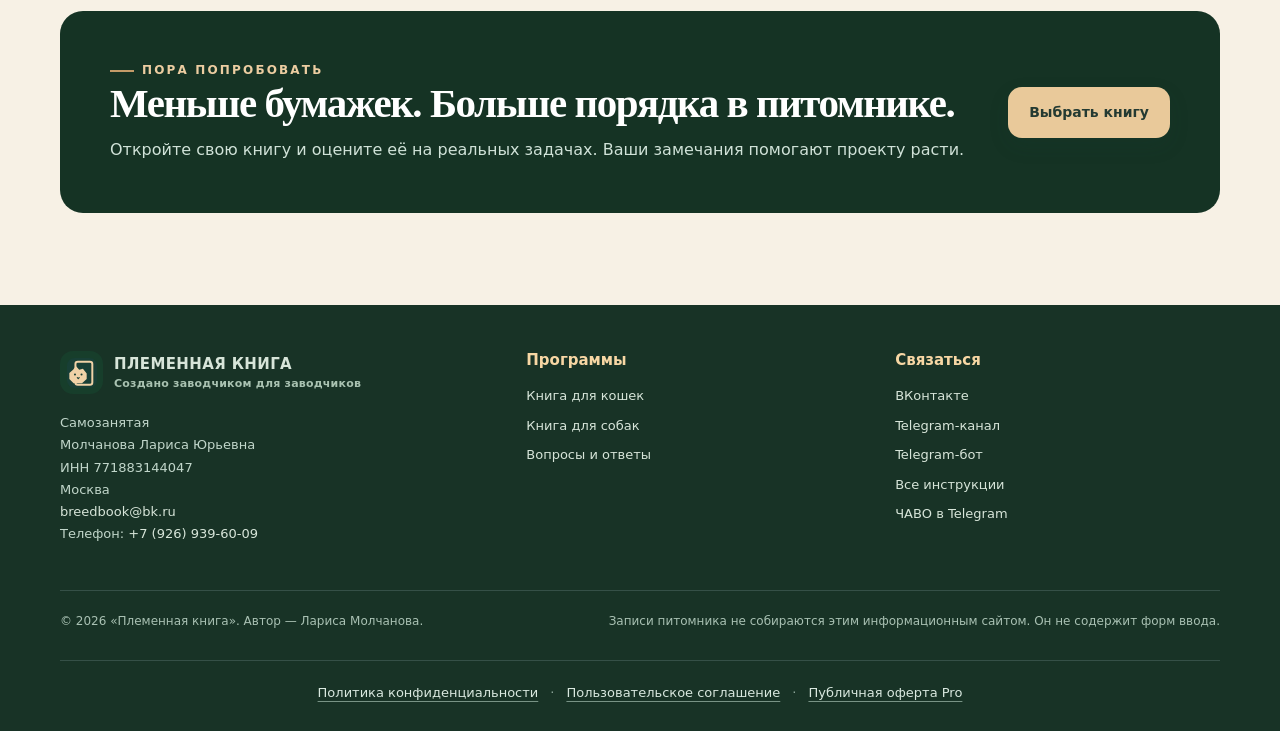
==== commit 27363d57: "Описать племенную книгу как электронный блокнот заводчика" ====
--- a/index.html
+++ b/index.html
@@ -47,14 +47,14 @@
         <div class="cover-content">
           <div>
             <h1 id="hero-title">ПЛЕМЕННАЯ КНИГА</h1>
-            <p class="lead">Программа для заводчиков кошек и собак. Ведите родословные, записывайте вязки и помёты с телефона или компьютера. После первой загрузки книга работает офлайн.</p>
+            <p class="lead">Программа для ведения питомника кошек или собак. Ваш электронный блокнот заводчика: записывайте вязки, вес котят и щенков, прививки и наблюдения прямо с телефона.</p>
             <div class="cover-actions">
               <a class="animal-link" href="cats.html"><span class="animal-icon"><img src="assets/cat-icon.png" alt="" width="36" height="52"></span><span>Для кошек</span><span class="link-arrow" aria-hidden="true">›</span></a>
               <a class="animal-link" href="dogs.html"><span class="animal-icon"><img src="assets/dog-icon.png" alt="" width="36" height="52"></span><span>Для собак</span><span class="link-arrow" aria-hidden="true">›</span></a>
             </div>
           </div>
           <div>
-            <p class="note"><strong>Базовая версия бесплатно.</strong> Без обязательной регистрации.</p>
+            <p class="note"><strong>Базовая версия бесплатно.</strong> Без обязательной регистрации. После первой загрузки книга работает офлайн.</p>
             <div class="help-links"><a href="https://vk.ru/breed_cat" rel="noopener noreferrer">Сообщество ВК</a><a href="https://t.me/breed_book" rel="noopener noreferrer">Telegram-канал</a></div>
             <details class="help-links">
               <summary class="button button-light">Поделиться</summary>
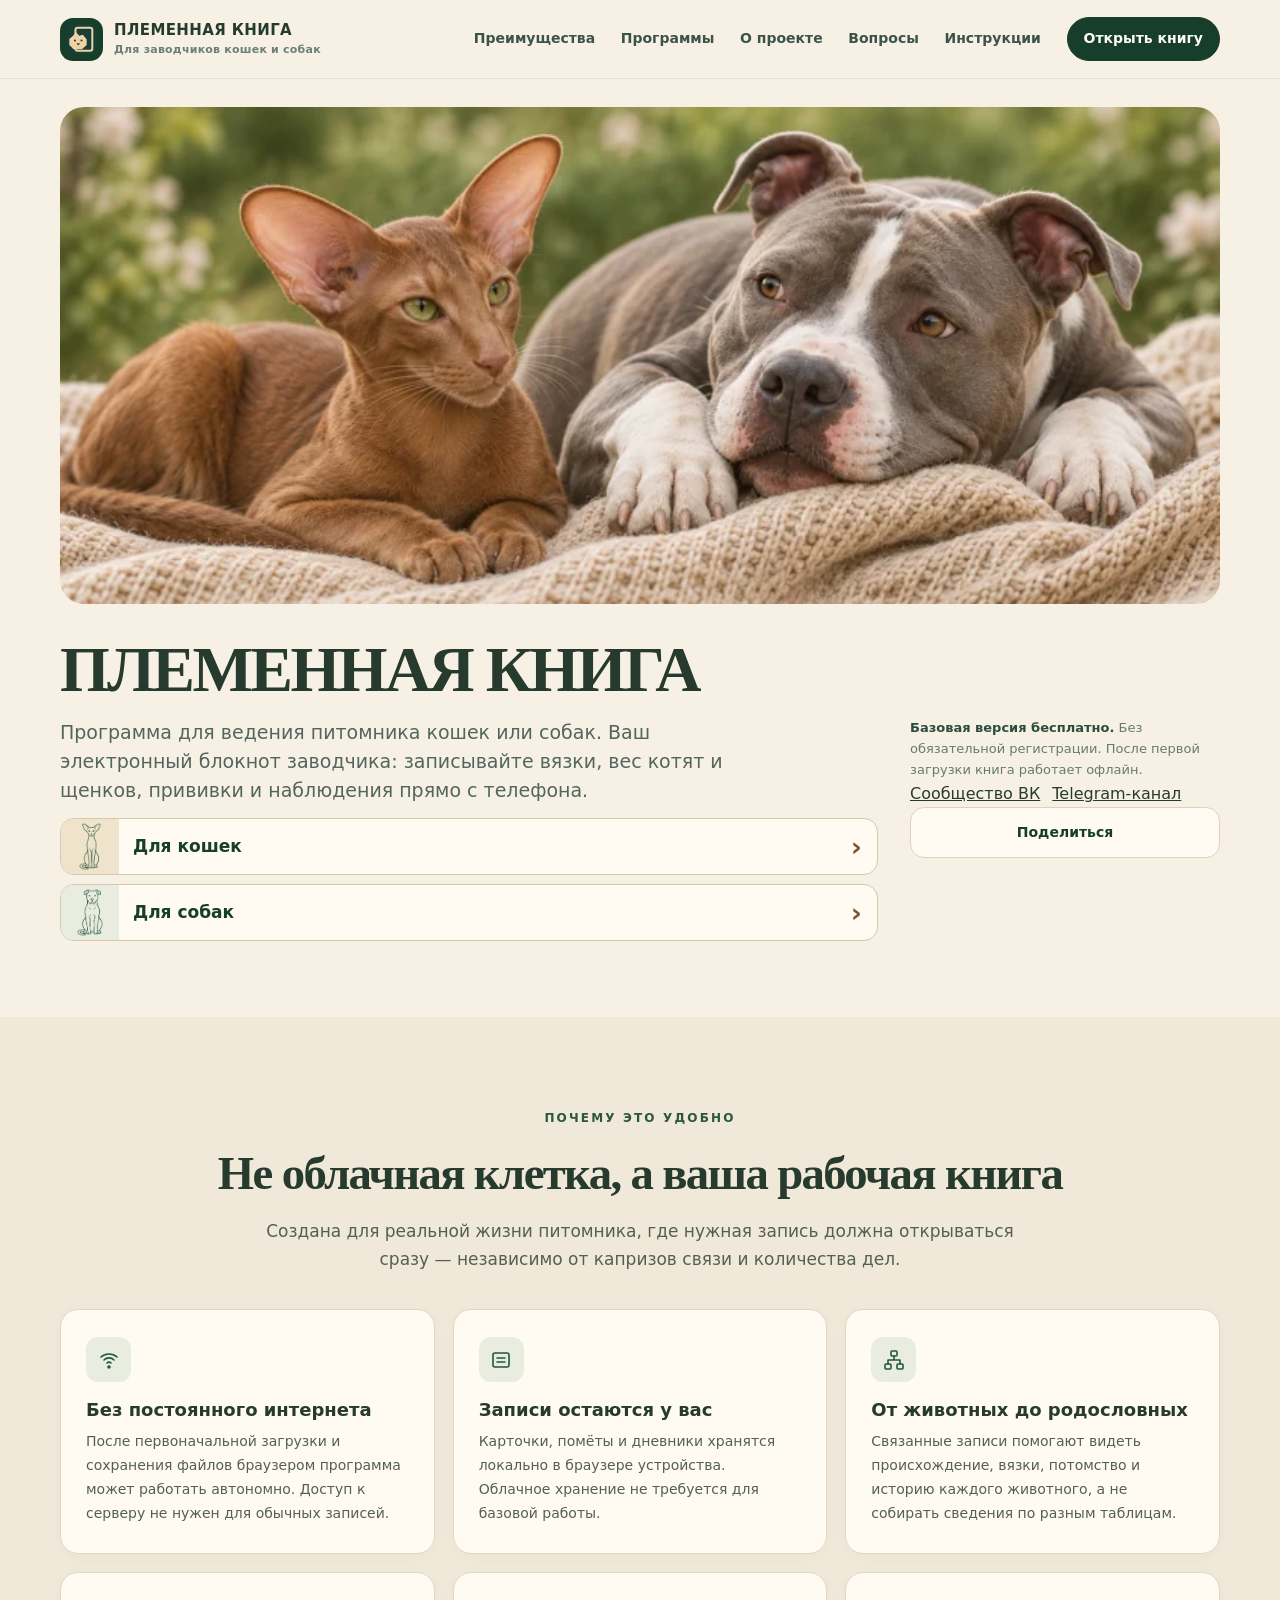
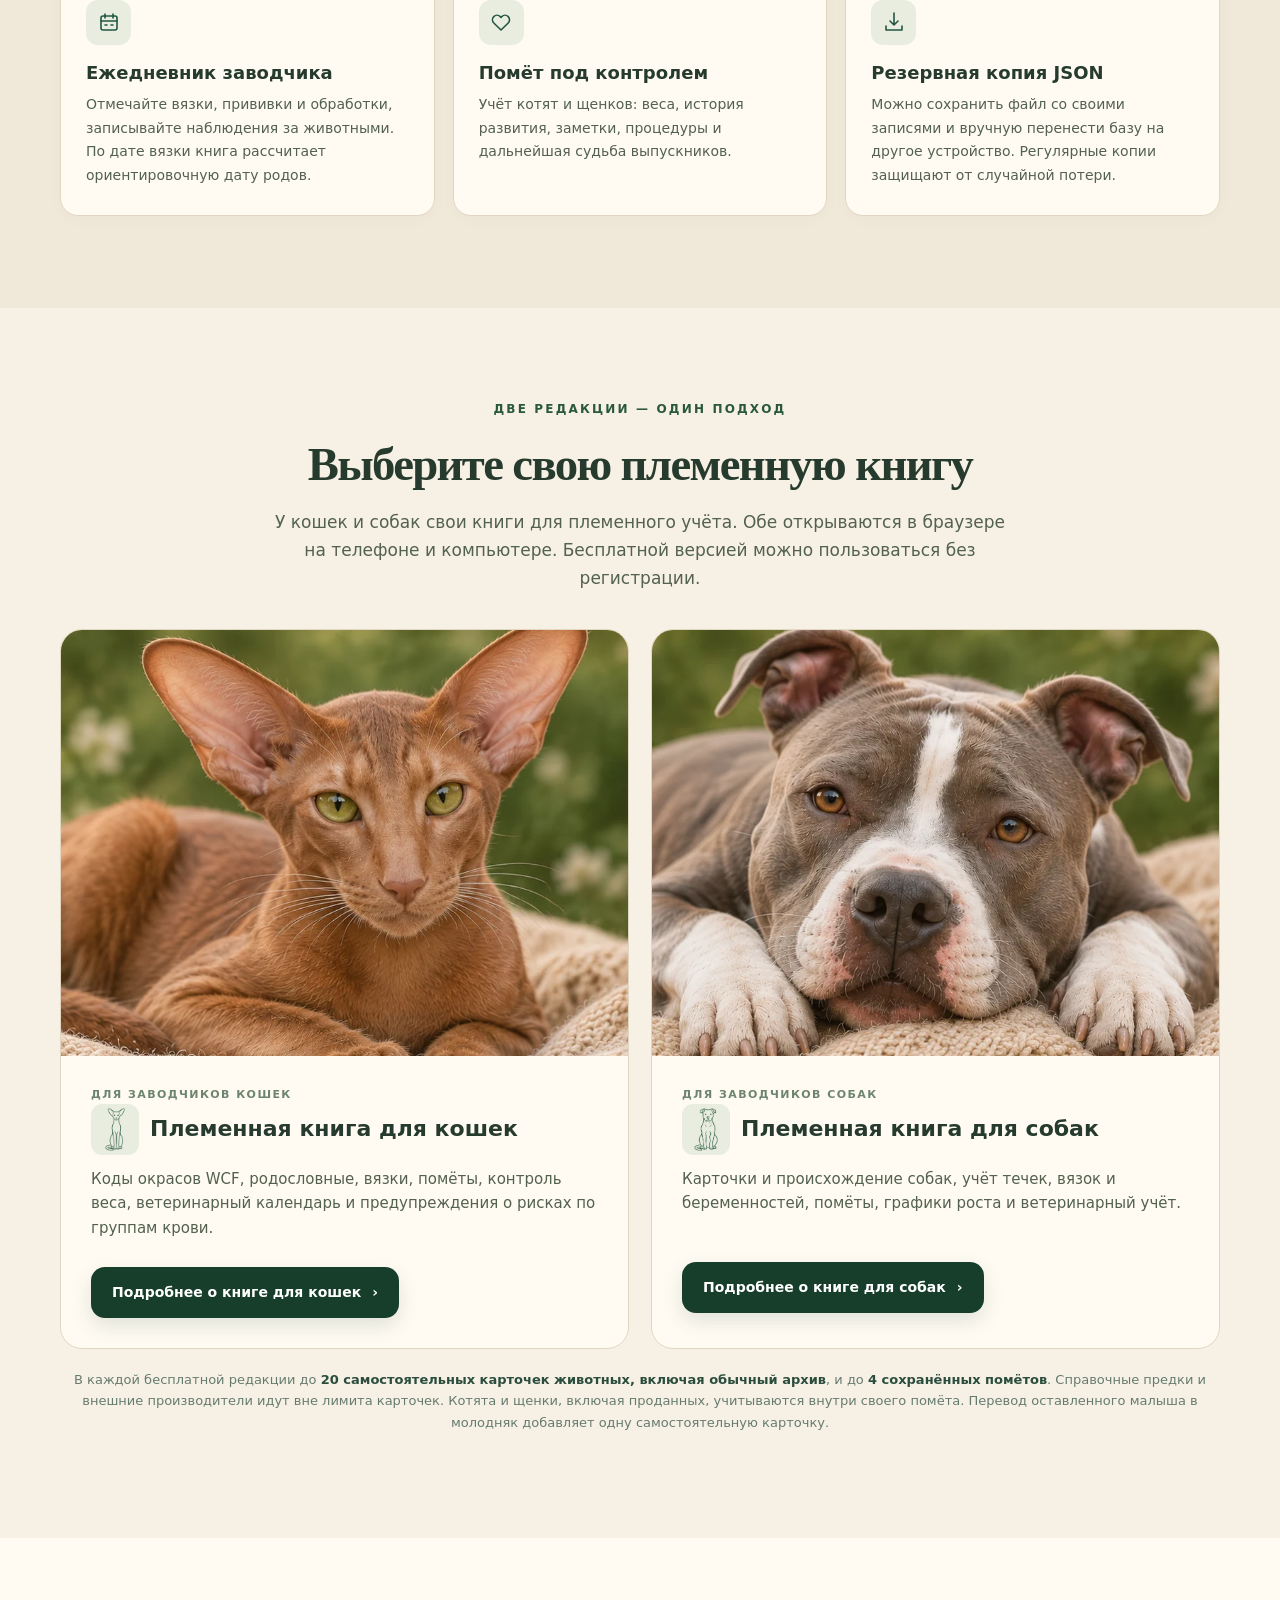
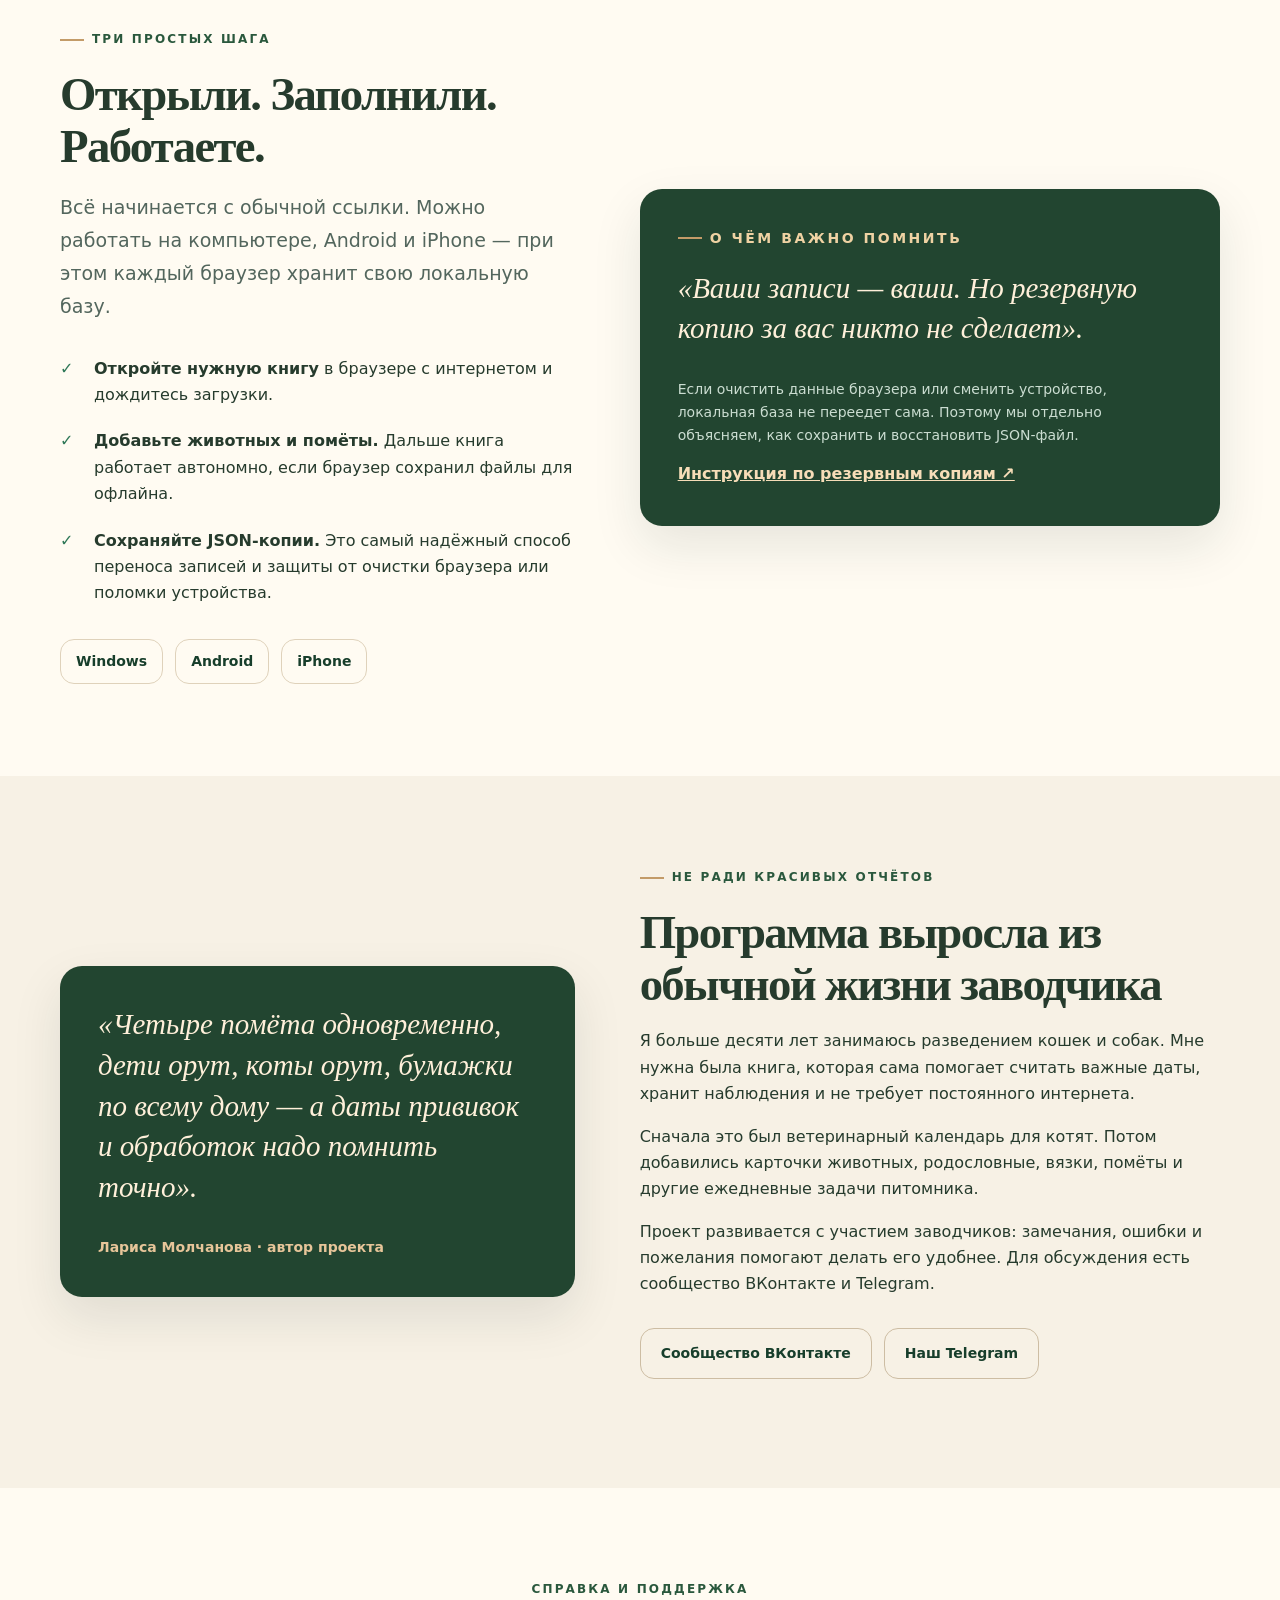
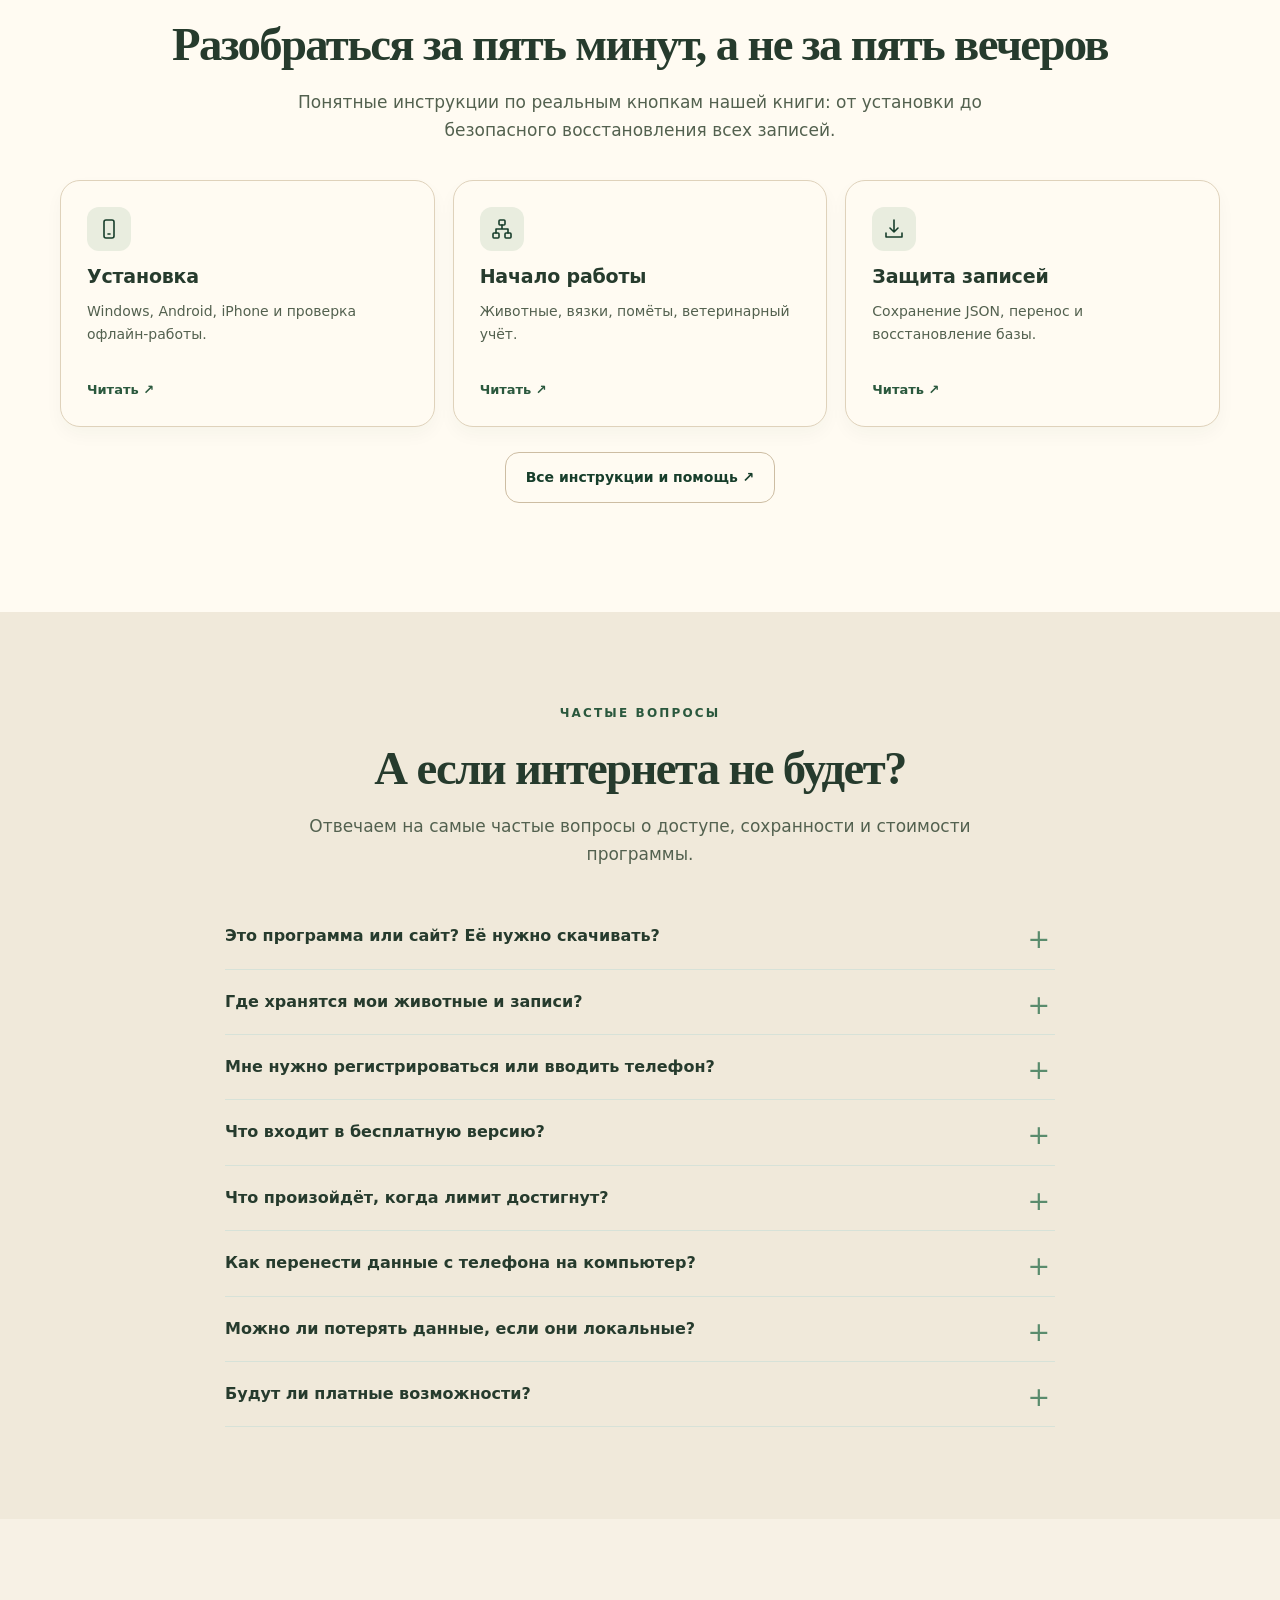
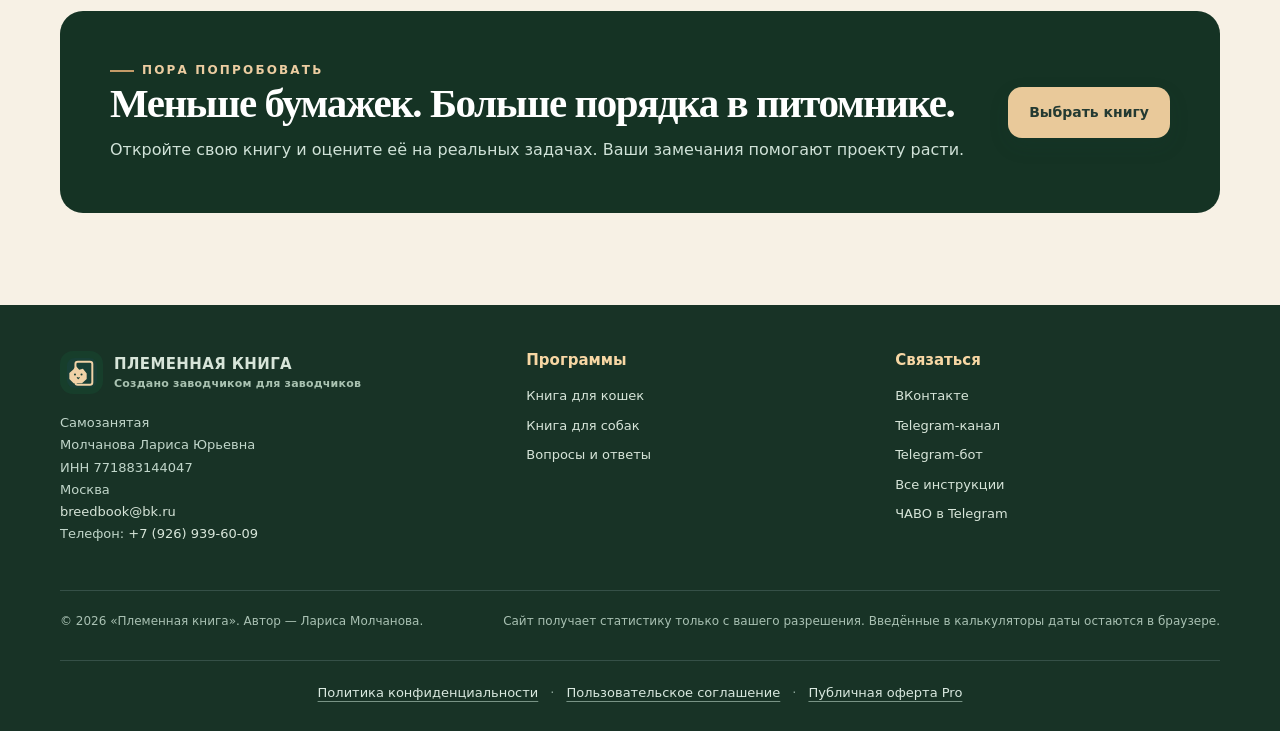
==== commit 6627cd84: "Уточнить на главной условия статистики и обработку дат калькуляторов" ====
--- a/index.html
+++ b/index.html
@@ -17,6 +17,8 @@
   <link rel="icon" type="image/svg+xml" href="favicon.svg">
   <link rel="stylesheet" href="styles.css?v=seller-details-1">
   <script type="application/ld+json">{"@context":"https://schema.org","@type":"WebSite","name":"Племенная книга","url":"https://breedbook.ru/","inLanguage":"ru","author":{"@type":"Person","name":"Лариса Молчанова"}}</script>
+<link rel="stylesheet" href="assets/site-statistics.css">
+<script defer src="assets/site-statistics.js"></script>
 </head>
 <body>
   <a class="skip-link" href="#main">К содержимому</a>
@@ -227,9 +229,9 @@
         <div><h3>Программы</h3><ul><li><a href="cats.html">Книга для кошек</a></li><li><a href="dogs.html">Книга для собак</a></li><li><a href="#faq">Вопросы и ответы</a></li></ul></div>
         <div><h3>Связаться</h3><ul><li><a href="https://vk.ru/breed_cat" rel="noopener noreferrer">ВКонтакте</a></li><li><a href="https://t.me/breed_book" rel="noopener noreferrer">Telegram-канал</a></li><li><a href="https://t.me/breed_book_bot" rel="noopener noreferrer">Telegram-бот</a></li><li><a href="guide.html">Все инструкции</a></li><li><a href="https://t.me/breed_book/14" rel="noopener noreferrer">ЧАВО в Telegram</a></li></ul></div>
       </div>
-      <div class="footer-bottom"><span>© 2026 «Племенная книга». Автор — Лариса Молчанова.</span><span>Записи питомника не собираются этим информационным сайтом. Он не содержит форм ввода.</span></div>
-    </div>
-  <nav class="legal-links" aria-label="Юридические документы"><a href="privacy.html">Политика конфиденциальности</a><span aria-hidden="true">·</span><a href="terms.html">Пользовательское соглашение</a><span aria-hidden="true">·</span><a href="offer.html">Публичная оферта Pro</a></nav></footer>
+      <div class="footer-bottom"><span>© 2026 «Племенная книга». Автор — Лариса Молчанова.</span><span>Сайт получает статистику только с вашего разрешения. Введённые в калькуляторы даты остаются в браузере.</span></div>
+    </div>
+  <nav class="legal-links" aria-label="Юридические документы"><a href="privacy.html">Политика конфиденциальности</a><span aria-hidden="true">·</span><a href="terms.html">Пользовательское соглашение</a><span aria-hidden="true">·</span><a href="offer.html">Публичная оферта Pro</a><button hidden type="button" class="site-statistics-settings" data-statistics-settings>Настройки статистики</button></nav></footer>
 <script>
 (() => {
   const link = document.getElementById("share-site-url");
--- a/assets/site-statistics.css
+++ b/assets/site-statistics.css
@@ -0,0 +1,21 @@
+.site-statistics-panel[hidden], [data-statistics-settings][hidden] { display: none !important; }
+.site-statistics-panel {
+  position: fixed; z-index: 100; right: max(12px, env(safe-area-inset-right)); bottom: max(12px, env(safe-area-inset-bottom));
+  box-sizing: border-box; width: min(28rem, calc(100% - 24px)); max-height: 66vh; overflow-y: auto;
+  padding: 1rem 1.15rem; border: 1px solid #b9c7b6; border-radius: 16px;
+  background: #fffbf2; color: #263b2d; box-shadow: 0 6px 30px #183f362e; font: 1rem/1.45 system-ui, sans-serif;
+}
+.site-statistics-panel strong { color: #173e2b; font-size: 1.12rem; }
+.site-statistics-panel p { margin: .5rem 0 .8rem; }
+.site-statistics-panel p:empty { display: none; }
+.site-statistics-panel a, .site-statistics-settings { text-decoration: underline; text-underline-offset: .15em; }
+.site-statistics-panel a { color: #234e39; }
+.site-statistics-actions { display: flex; flex-wrap: wrap; gap: .5rem; }
+.site-statistics-actions button {
+  flex: 1 1 10rem; min-height: 44px; padding: .55rem .75rem; border: 1px solid #52705d; border-radius: .65rem;
+  background: #e8eddf; color: #153324; cursor: pointer; font: inherit; font-weight: 650;
+}
+.site-statistics-actions button:hover { background: #dce5d4; }
+.site-statistics-settings { cursor: pointer; padding: .3rem; border: 0; background: transparent; color: inherit; font: inherit; }
+.site-statistics-actions button:focus-visible, .site-statistics-settings:focus-visible { outline: 3px solid #a76a23; outline-offset: 2px; }
+@media print { .site-statistics-panel, .site-statistics-settings { display: none !important; } }
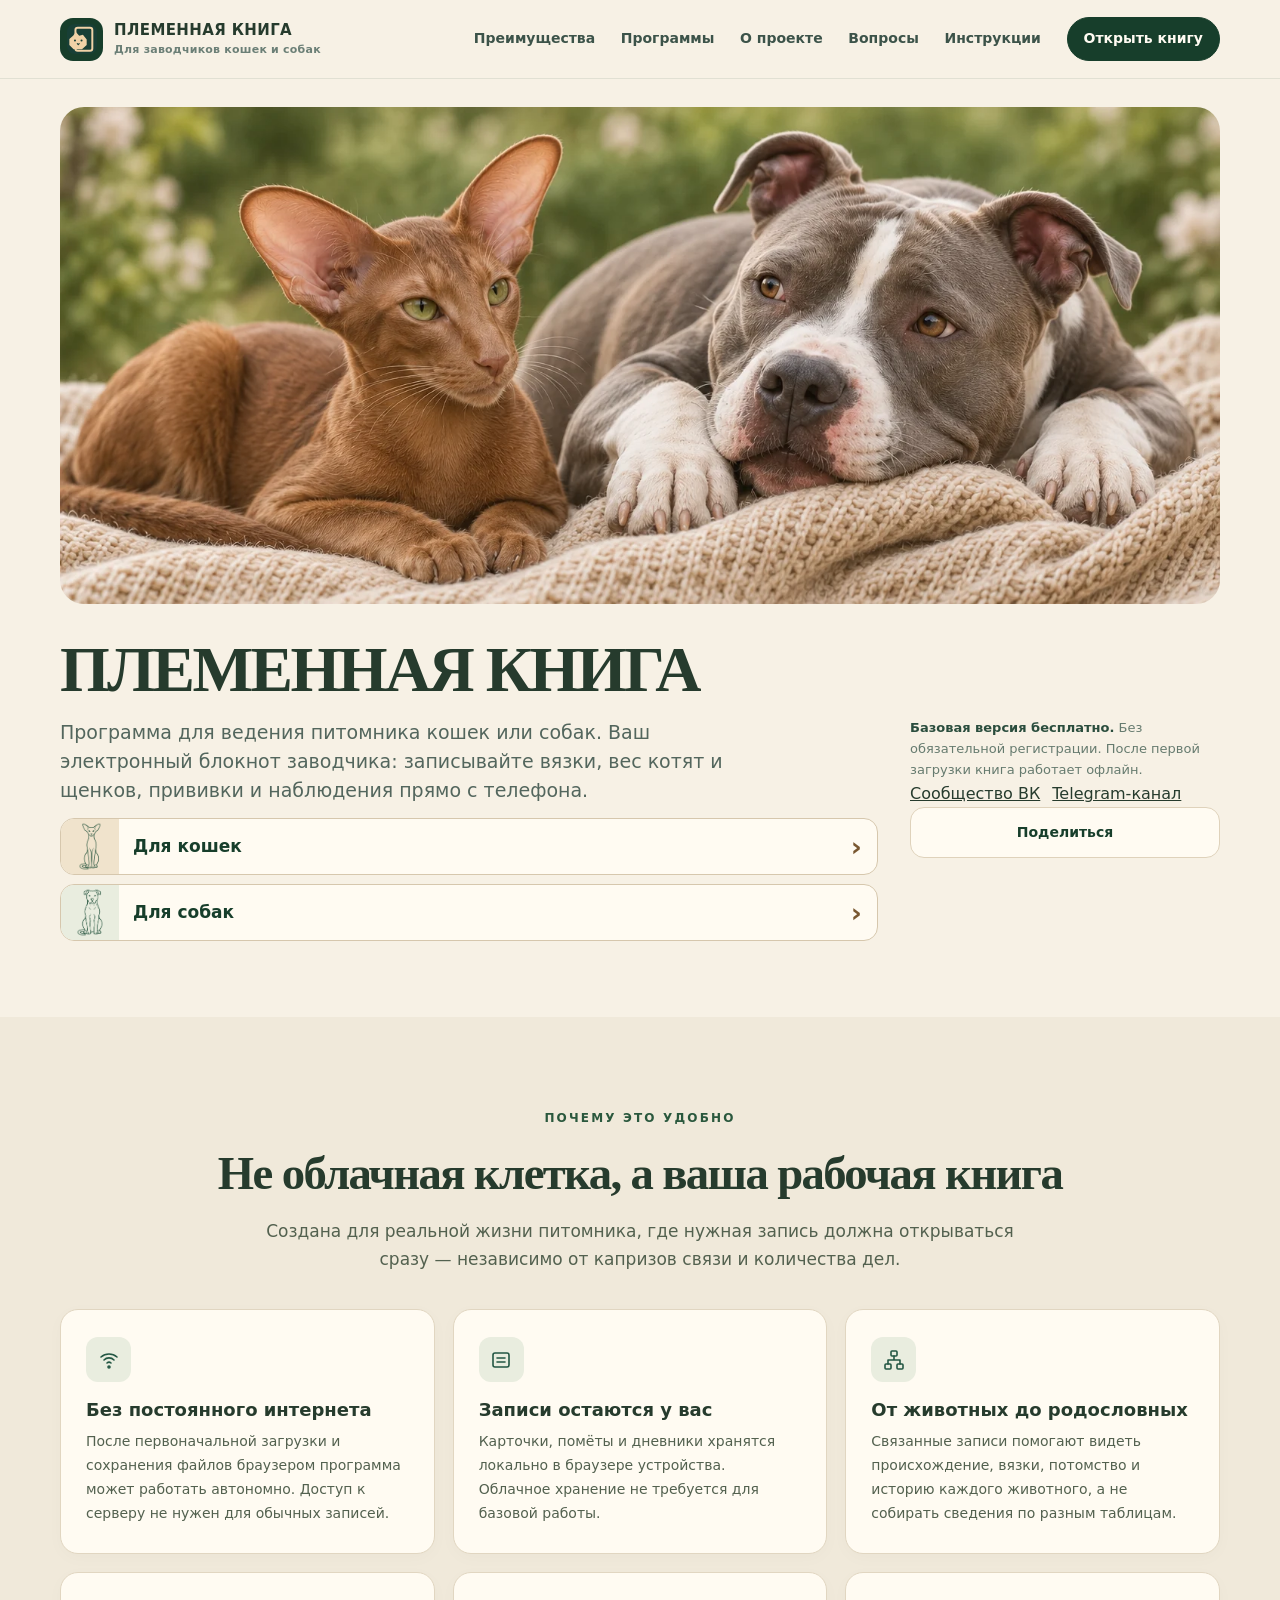
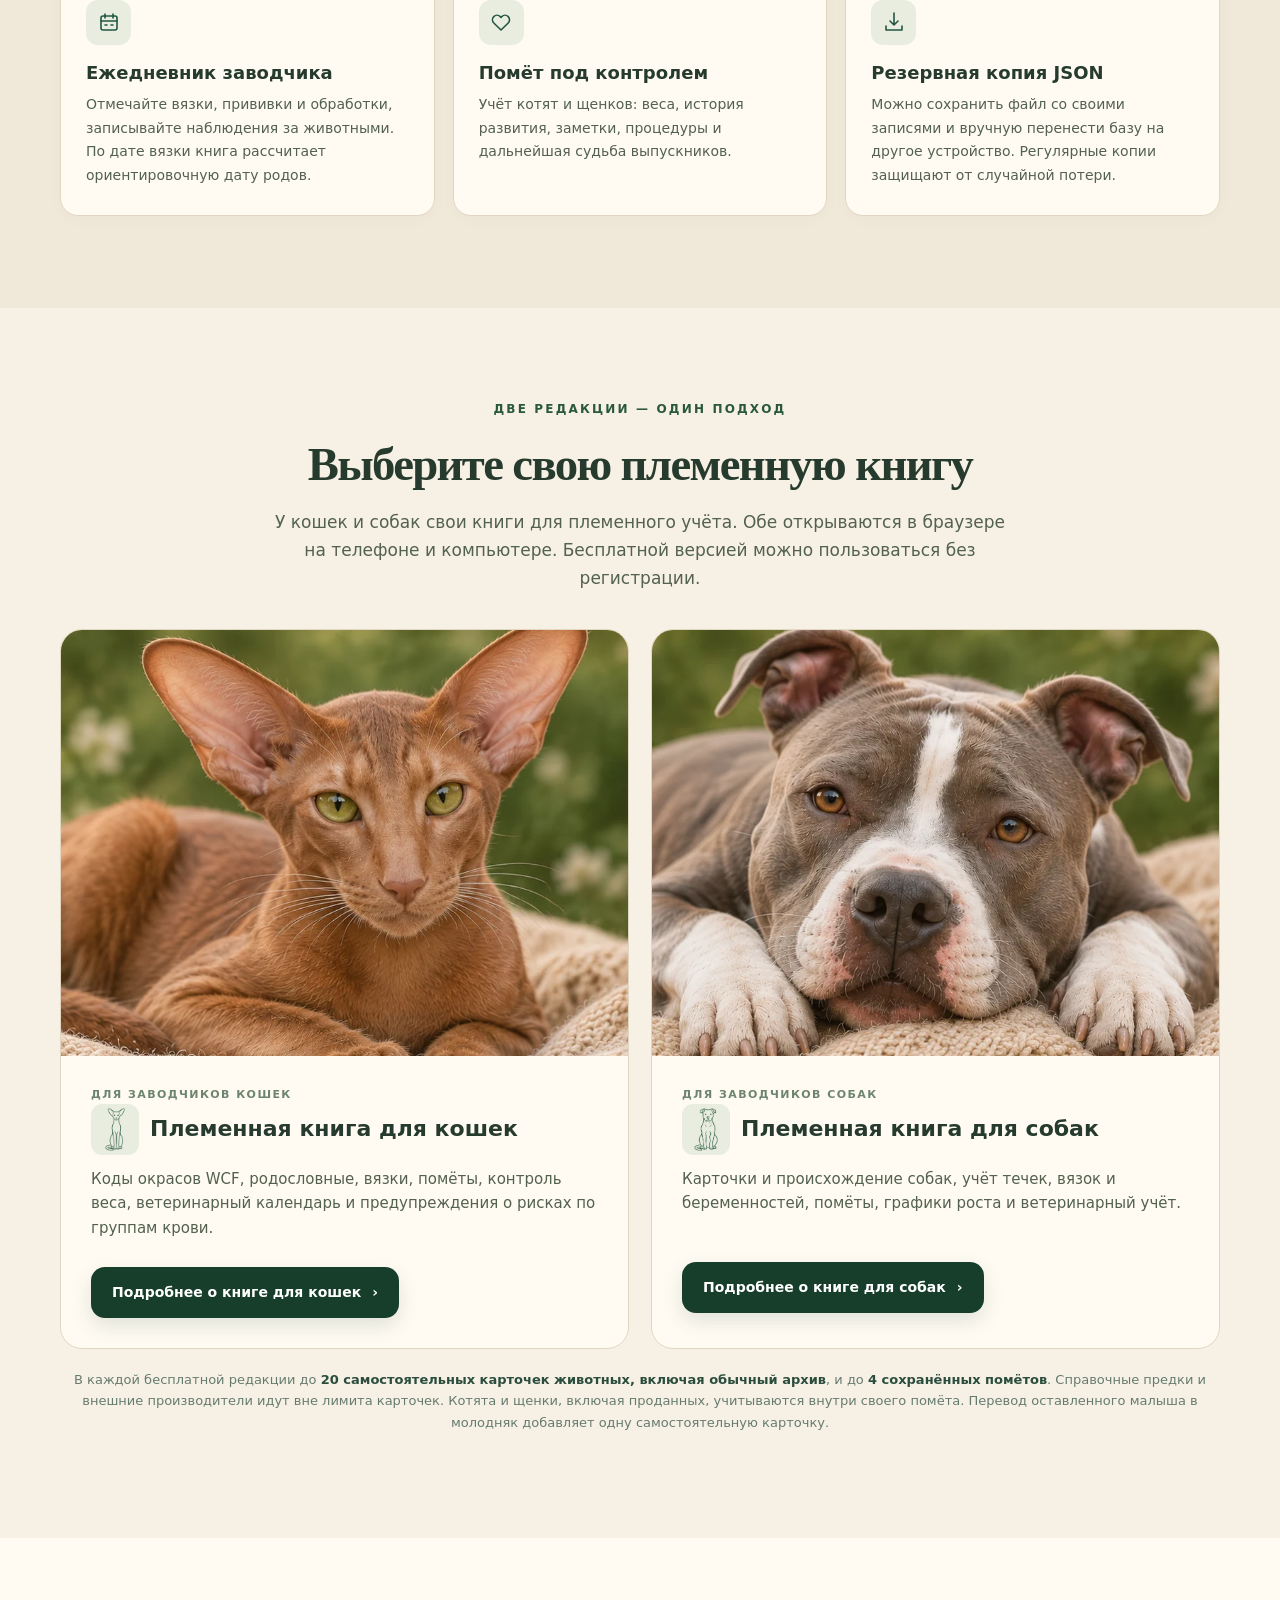
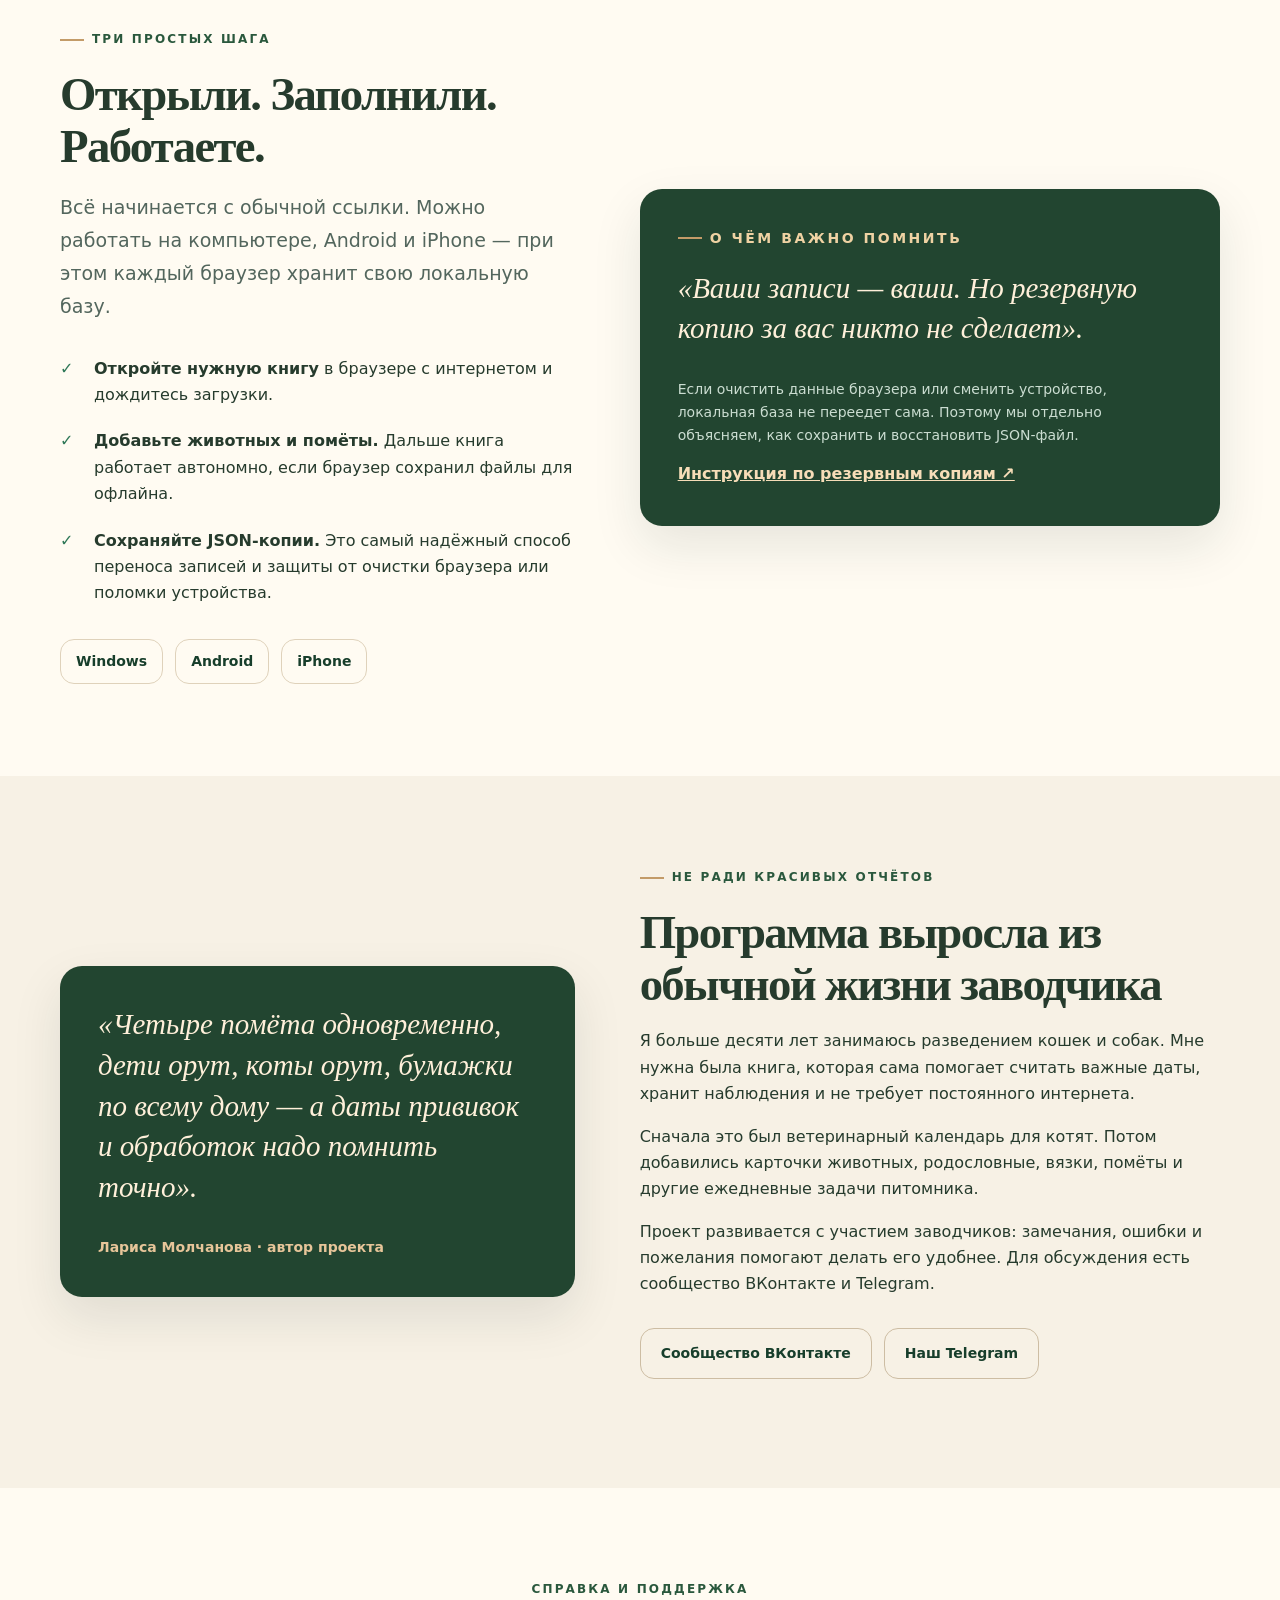
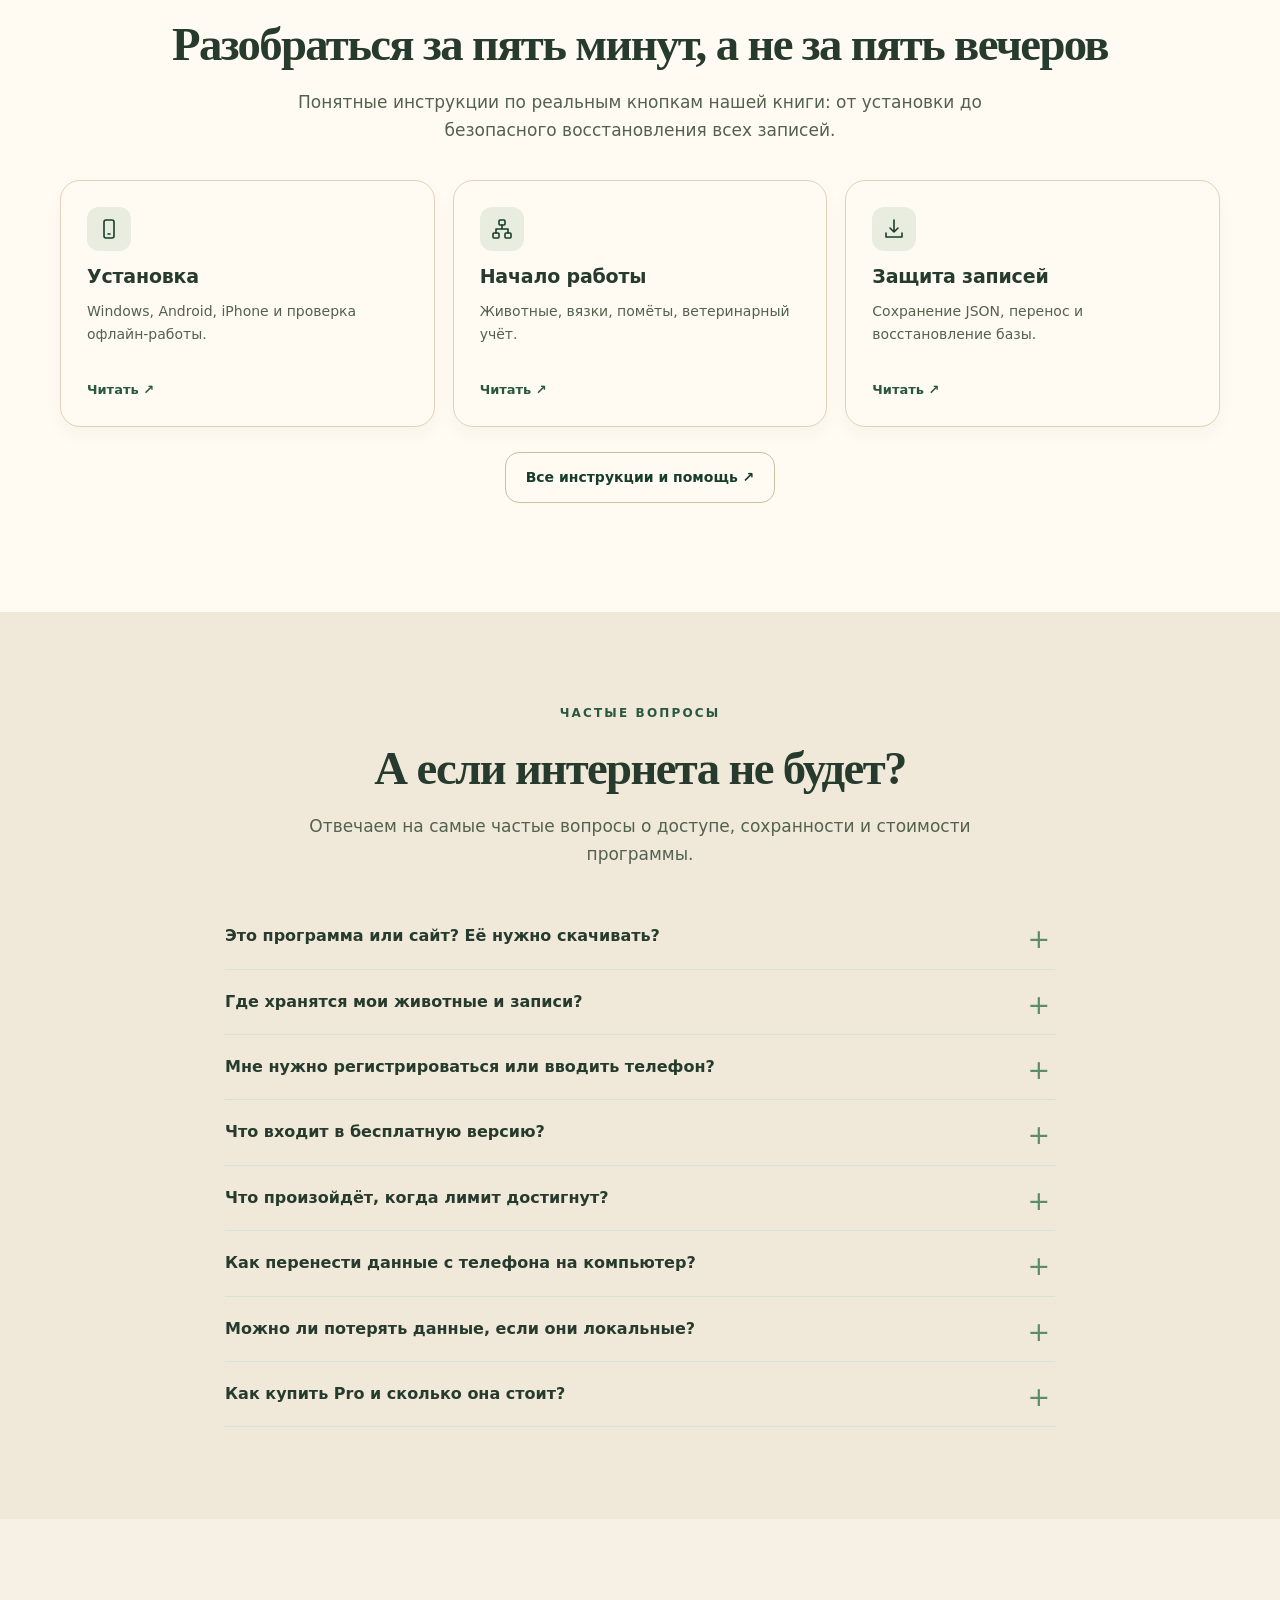
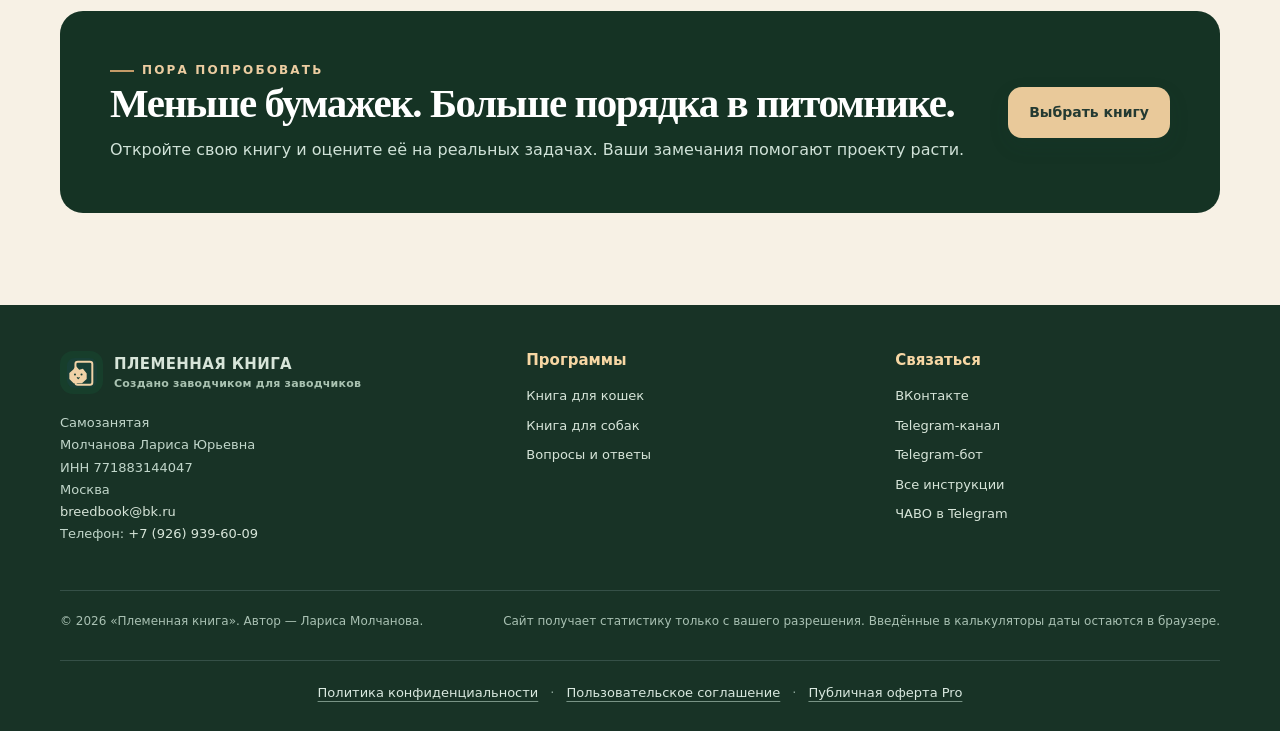
==== commit f5f703b9: "Обновить сведения о продаже Pro и локальном хранении записей" ====
--- a/index.html
+++ b/index.html
@@ -200,10 +200,10 @@
           <details><summary>Где хранятся мои животные и записи?</summary><p>Данные бесплатной книги сохраняются локально в браузере на вашем устройстве, а не в общей базе заводчиков. Если вы работаете в другом браузере или на другом телефоне, там будет отдельное хранилище. Не очищайте данные сайта без заранее сохранённой JSON-копии.</p></details>
           <details><summary>Мне нужно регистрироваться или вводить телефон?</summary><p>Нет. Для использования базовой версии не требуется аккаунт, номер телефона или вход через социальные сети.</p></details>
           <details><summary>Что входит в бесплатную версию?</summary><p>В каждой редакции доступно до <strong>20 самостоятельных карточек животных</strong> и до <strong>4 сохранённых помётов</strong>.</p><p>Обычный архив входит в лимит карточек. Справочные предки, внешние производители и карточки в корзине идут вне этого лимита.</p><p>Один помёт занимает одно из четырёх мест. Котята и щенки, включая проданных, учитываются внутри своего помёта. Перевод оставленного малыша в молодняк добавляет одну самостоятельную карточку.</p></details>
-          <details><summary>Что произойдёт, когда лимит достигнут?</summary><p>При заполненном лимите можно просматривать, редактировать и выгружать сохранённые записи в JSON. Для добавления 21-й учитываемой карточки или пятого помёта потребуется расширенная версия. Pro пока готовится.</p></details>
+          <details><summary>Что произойдёт, когда лимит достигнут?</summary><p>При заполненном лимите можно просматривать, редактировать и выгружать сохранённые записи в JSON. Чтобы добавить 21-ю самостоятельную карточку или пятый помёт, можно купить Pro для своей книги.</p></details>
           <details><summary>Как перенести данные с телефона на компьютер?</summary><p>Сохраните JSON-файл резервной копии на первом устройстве, затем восстановите его на втором. Внимательно читайте предупреждение перед импортом: в текущем механизме восстановление может заменить существующую локальную базу, а не объединить две. <a href="backup.html">Подробная инструкция</a></p></details>
           <details><summary>Можно ли потерять данные, если они локальные?</summary><p>Да. Локальное хранение избавляет от обязательного облачного сервера, но не защищает от очистки браузера, поломки устройства или ошибки пользователя. Поэтому мы советуем регулярно сохранять резервные копии JSON в отдельном надёжном месте.</p></details>
-          <details><summary>Будут ли платные возможности?</summary><p>Расширенная версия находится в разработке. Условия и стоимость пока не объявлены. Текущая базовая версия не требует подписки. Новости публикуем в <a href="https://t.me/breed_book" rel="noopener noreferrer">Telegram-канале</a> и <a href="https://vk.ru/breed_cat" rel="noopener noreferrer">сообществе ВК</a>.</p></details>
+          <details><summary>Как купить Pro и сколько она стоит?</summary><p><a href="cats.html#pro">Pro для кошек</a> и <a href="dogs.html#pro">Pro для собак</a> продаются отдельно по 500 ₽. Это разовая покупка. Войдите через Яндекс ID на странице выбранной редакции или откройте в приложении «Настройки → Лицензия Pro → Активировать или восстановить Pro». С одним аккаунтом можно купить обе книги. Записи питомника остаются на устройстве.</p></details>
         </div>
       </div>
     </section>
